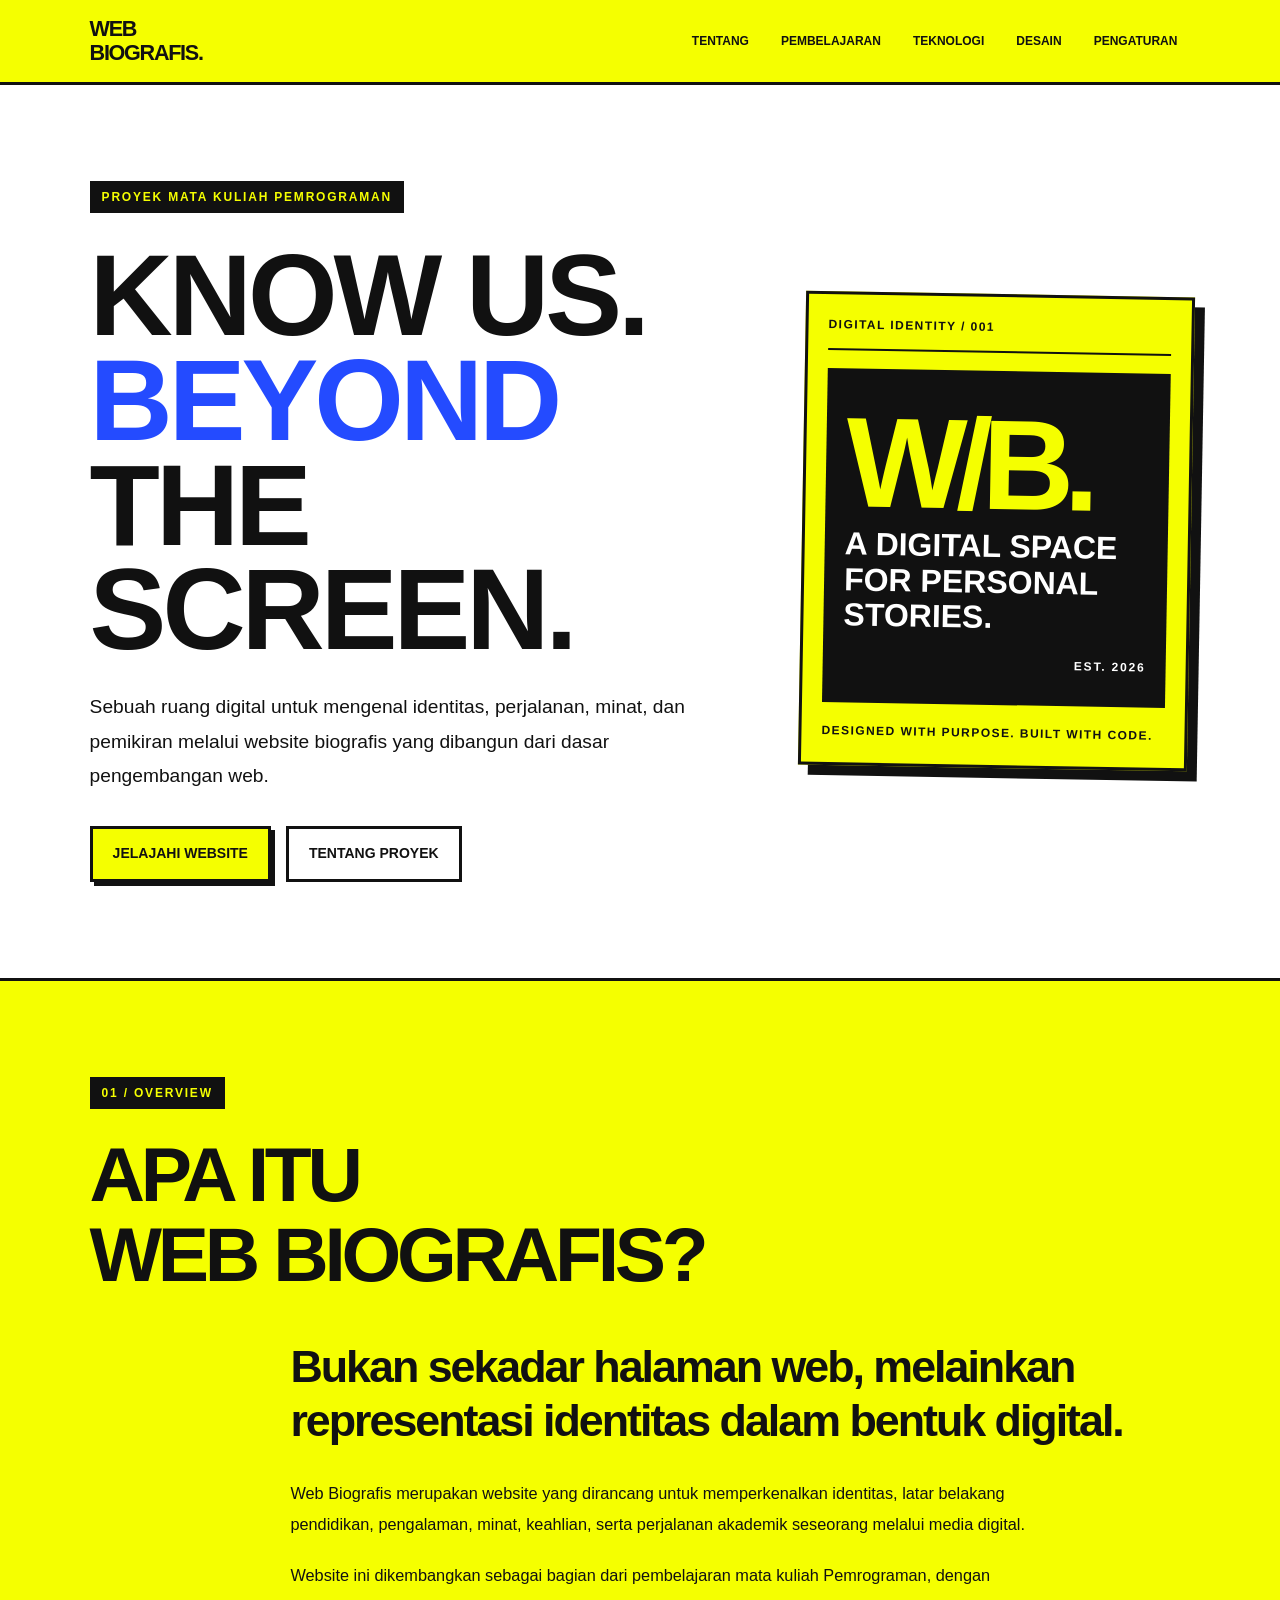
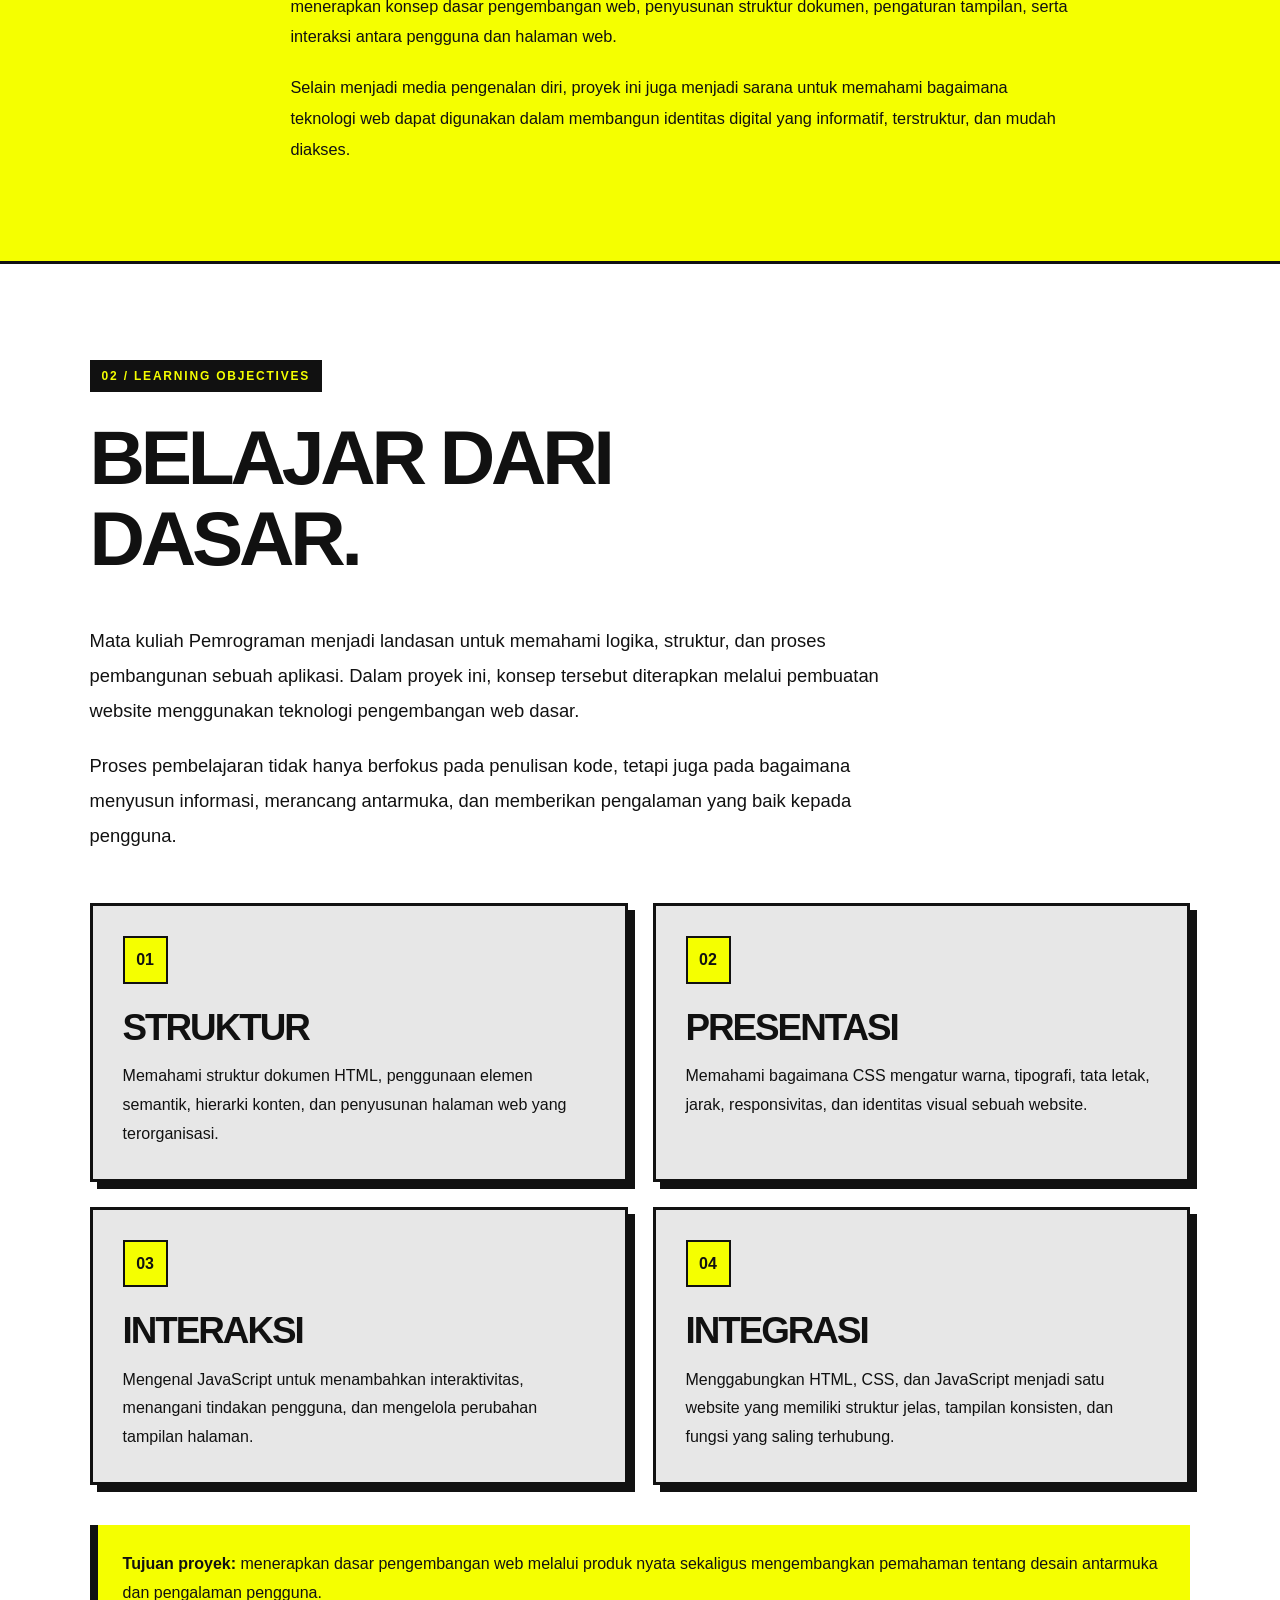
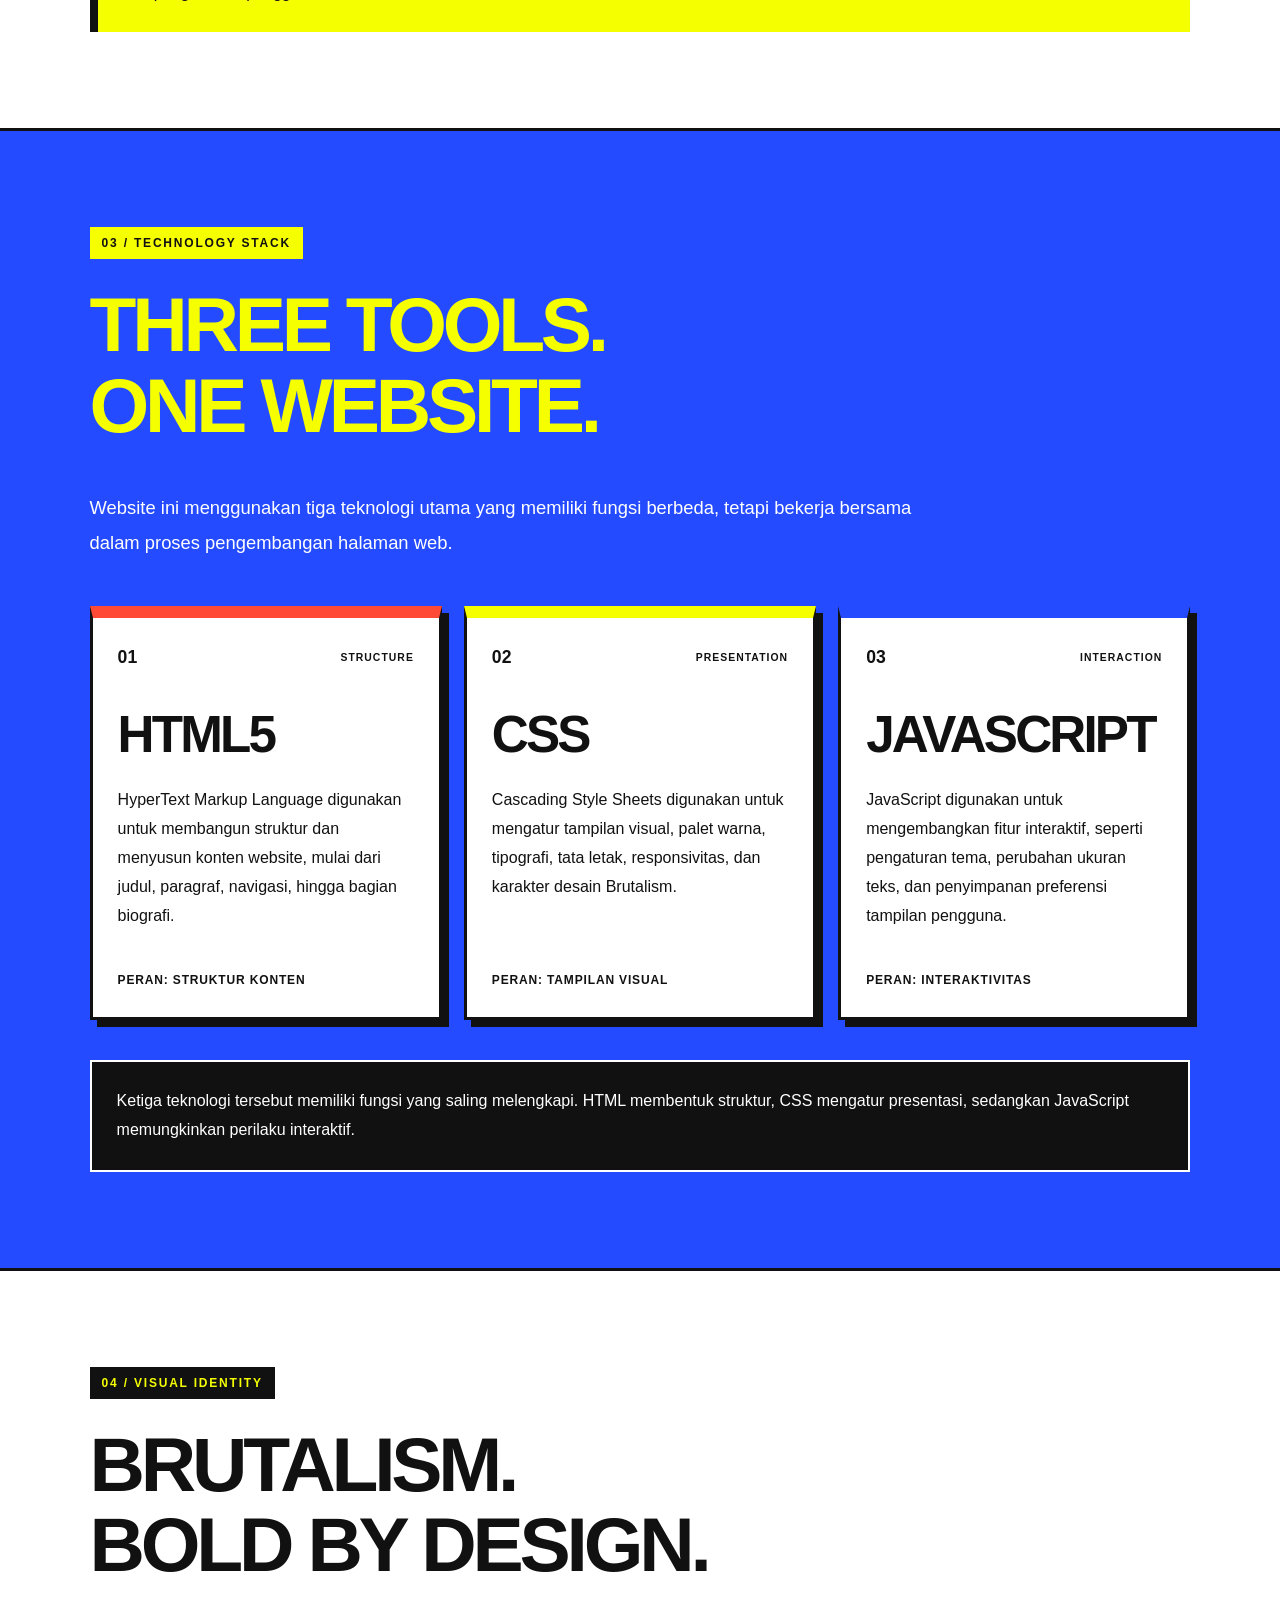
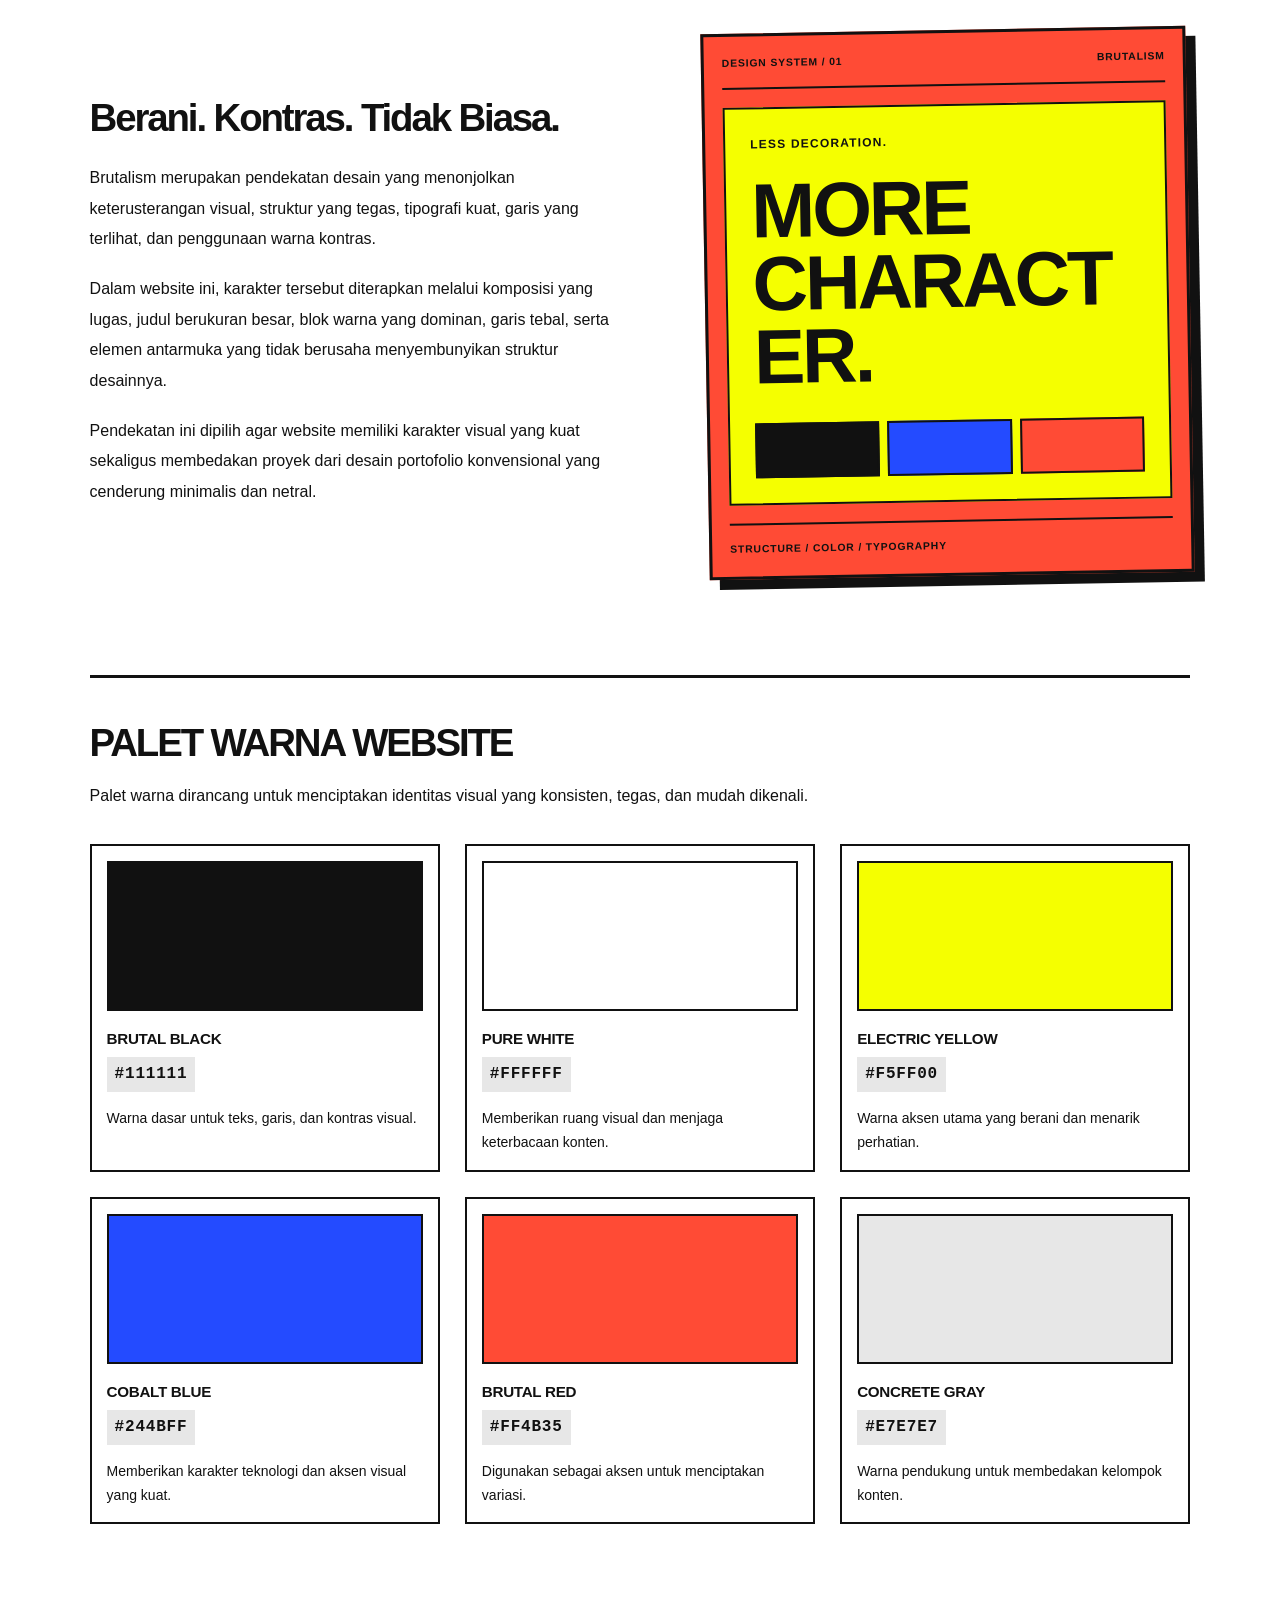
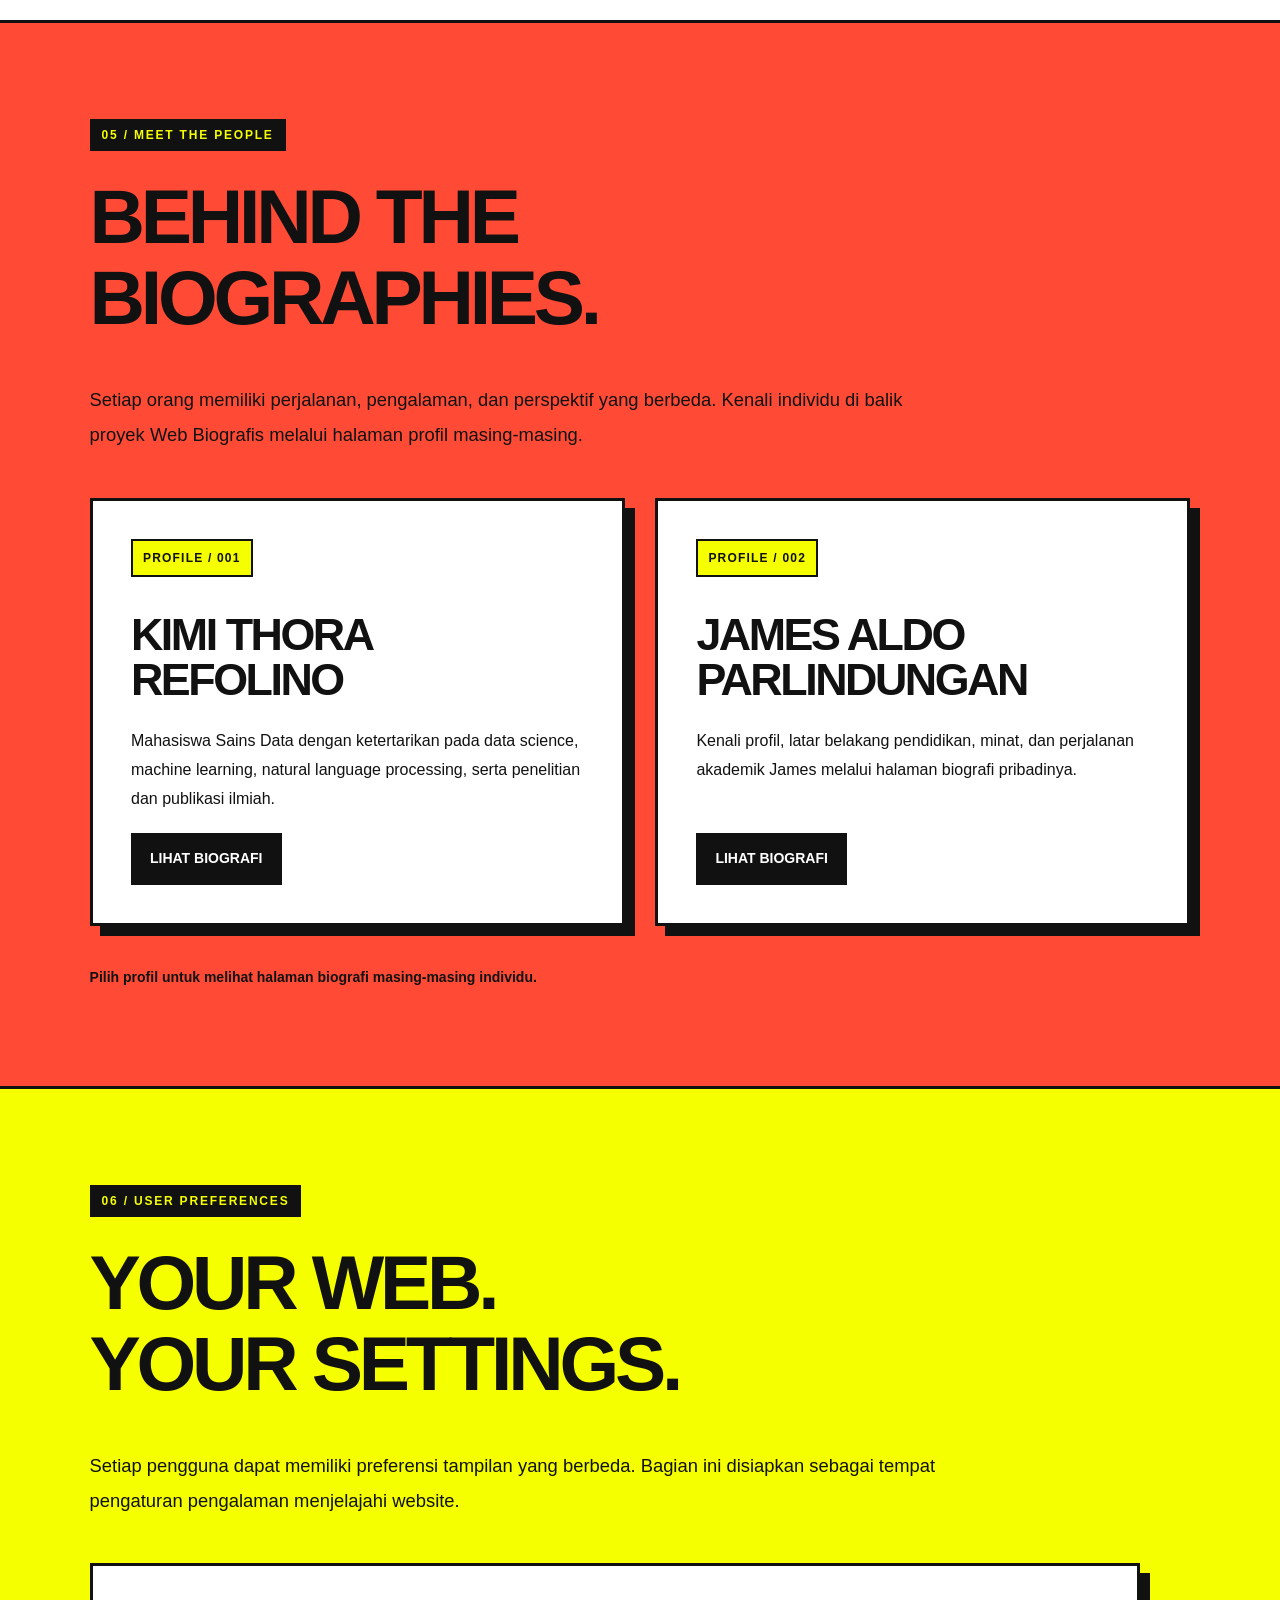
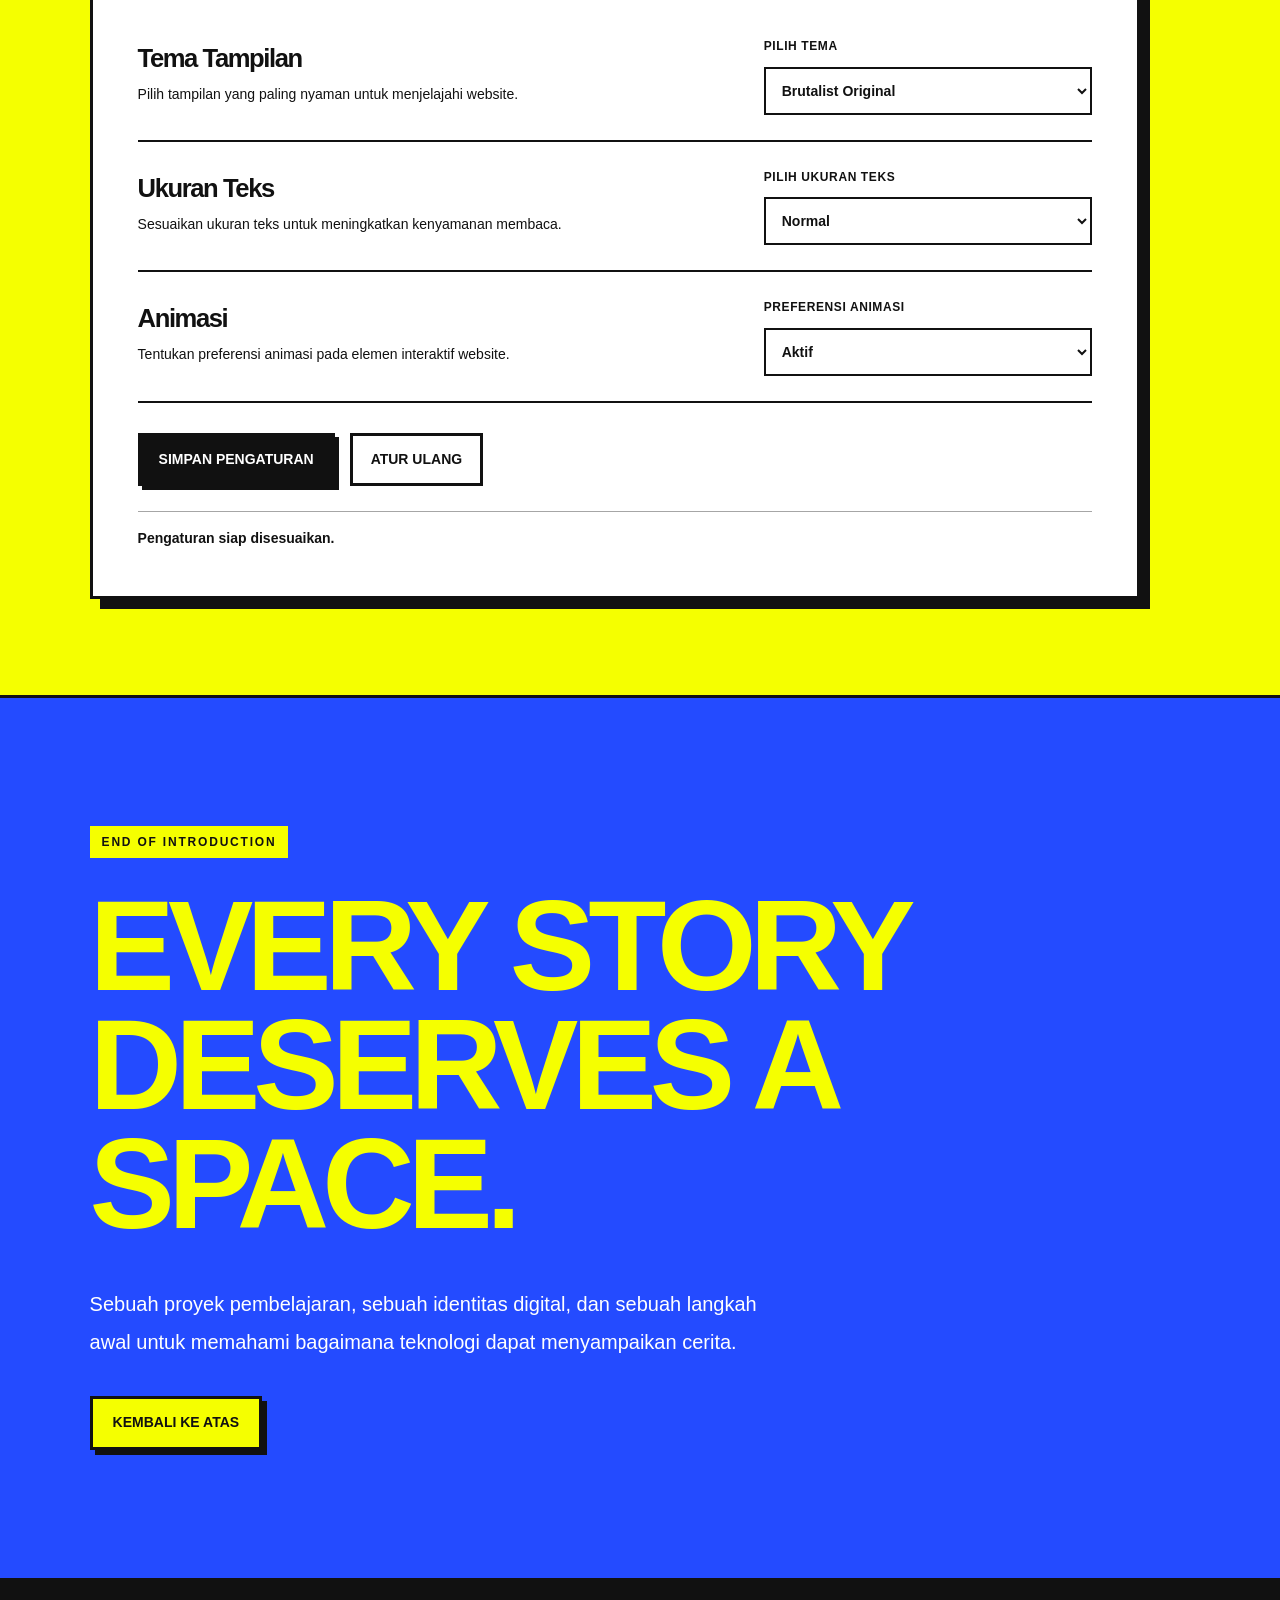
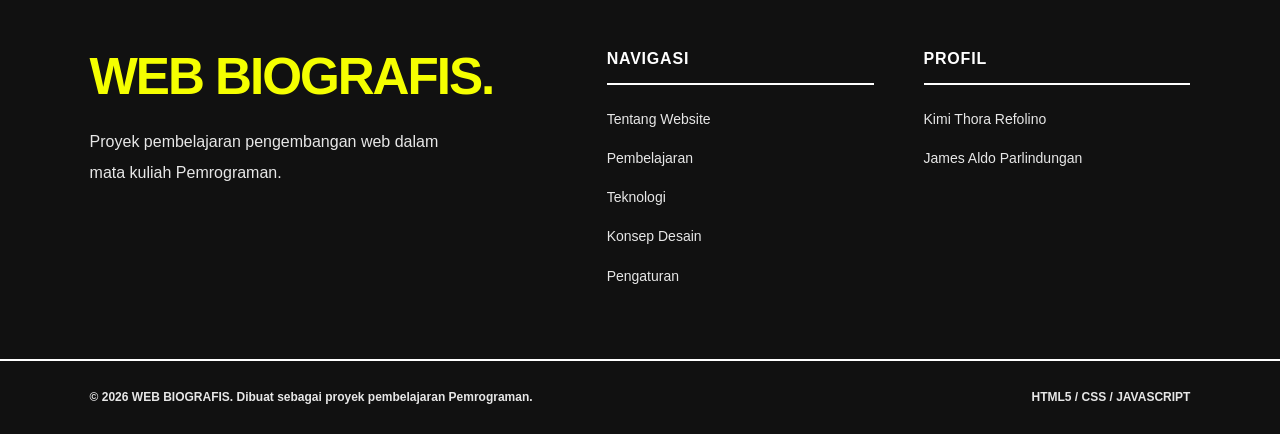
==== index.html @ ca0de21a "membuat arsitektur dan style dari 0" ====
<!DOCTYPE html>
<html lang="id">

<head>
    <meta charset="UTF-8">
    <meta name="viewport" content="width=device-width, initial-scale=1.0">

    <meta name="author" content="Kimi Thora Refolino">
    <meta name="description" content="Web Biografis merupakan proyek pembelajaran mata kuliah Pemrograman untuk mempelajari dasar pengembangan web menggunakan HTML5, CSS, dan JavaScript dengan pendekatan desain Brutalism.">
    <meta name="keywords" content="Web Biografis, Pemrograman, HTML5, CSS, JavaScript, Brutalism, Data Science, ULBI">

    <title>Web Biografis — Digital Identity Project</title>

    <link rel="stylesheet" href="style/global.css">

</head>

<body>

    <!-- ==================================================
         HEADER DAN NAVIGASI
    ================================================== -->

    <header id="header">

        <nav aria-label="Navigasi utama">

            <a href="#beranda" class="brand">
                WEB<span>BIOGRAFIS.</span>
            </a>

            <ul class="nav-menu">
                <li>
                    <a href="#tentang">Tentang</a>
                </li>

                <li>
                    <a href="#pembelajaran">Pembelajaran</a>
                </li>

                <li>
                    <a href="#teknologi">Teknologi</a>
                </li>

                <li>
                    <a href="#desain">Desain</a>
                </li>

                <li>
                    <a href="#pengaturan">Pengaturan</a>
                </li>
            </ul>

        </nav>

    </header>


    <main>

        <!-- ==================================================
             1. HERO SECTION
        ================================================== -->

        <section id="beranda" class="hero">

            <div class="hero-content">

                <p class="eyebrow">
                    PROYEK MATA KULIAH PEMROGRAMAN
                </p>

                <h1>
                    KNOW US.<br>
                    <span>BEYOND</span><br>
                    THE SCREEN.
                </h1>

                <p class="hero-description">
                    Sebuah ruang digital untuk mengenal identitas,
                    perjalanan, minat, dan pemikiran melalui
                    website biografis yang dibangun dari dasar
                    pengembangan web.
                </p>

                <div class="hero-actions">

                    <a href="#tentang" class="button-primary">
                        JELAJAHI WEBSITE
                    </a>

                    <a href="#pembelajaran" class="button-secondary">
                        TENTANG PROYEK
                    </a>

                </div>

            </div>


            <div class="hero-visual">

                <div class="visual-label">
                    DIGITAL IDENTITY / 001
                </div>

                <div class="visual-box">

                    <span class="visual-symbol">W/B.</span>

                    <p>
                        A DIGITAL SPACE
                        FOR PERSONAL STORIES.
                    </p>

                    <span class="visual-index">
                        EST. 2026
                    </span>

                </div>

                <p class="visual-caption">
                    DESIGNED WITH PURPOSE.
                    BUILT WITH CODE.
                </p>

            </div>

        </section>


        <!-- ==================================================
             2. TENTANG WEBSITE
        ================================================== -->

        <section id="tentang" class="section about-section">

            <div class="section-heading">

                <p class="eyebrow">
                    01 / OVERVIEW
                </p>

                <h2>
                    APA ITU<br>
                    WEB BIOGRAFIS?
                </h2>

            </div>


            <div class="about-content">

                <p class="about-lead">
                    Bukan sekadar halaman web, melainkan
                    representasi identitas dalam bentuk digital.
                </p>

                <p>
                    Web Biografis merupakan website yang dirancang
                    untuk memperkenalkan identitas, latar belakang
                    pendidikan, pengalaman, minat, keahlian, serta
                    perjalanan akademik seseorang melalui media
                    digital.
                </p>

                <p>
                    Website ini dikembangkan sebagai bagian dari
                    pembelajaran mata kuliah Pemrograman, dengan
                    menerapkan konsep dasar pengembangan web,
                    penyusunan struktur dokumen, pengaturan tampilan,
                    serta interaksi antara pengguna dan halaman web.
                </p>

                <p>
                    Selain menjadi media pengenalan diri, proyek ini
                    juga menjadi sarana untuk memahami bagaimana
                    teknologi web dapat digunakan dalam membangun
                    identitas digital yang informatif, terstruktur,
                    dan mudah diakses.
                </p>

            </div>

        </section>


        <!-- ==================================================
             3. LATAR BELAKANG PEMBELAJARAN
        ================================================== -->

        <section id="pembelajaran" class="section learning-section">

            <div class="section-heading">

                <p class="eyebrow">
                    02 / LEARNING OBJECTIVES
                </p>

                <h2>
                    BELAJAR DARI<br>
                    DASAR.
                </h2>

            </div>


            <div class="learning-intro">

                <p>
                    Mata kuliah Pemrograman menjadi landasan untuk
                    memahami logika, struktur, dan proses pembangunan
                    sebuah aplikasi. Dalam proyek ini, konsep tersebut
                    diterapkan melalui pembuatan website menggunakan
                    teknologi pengembangan web dasar.
                </p>

                <p>
                    Proses pembelajaran tidak hanya berfokus pada
                    penulisan kode, tetapi juga pada bagaimana
                    menyusun informasi, merancang antarmuka,
                    dan memberikan pengalaman yang baik kepada pengguna.
                </p>

            </div>


            <div class="learning-grid">

                <article class="learning-card">

                    <span class="card-number">01</span>

                    <h3>STRUKTUR</h3>

                    <p>
                        Memahami struktur dokumen HTML, penggunaan
                        elemen semantik, hierarki konten, dan
                        penyusunan halaman web yang terorganisasi.
                    </p>

                </article>


                <article class="learning-card">

                    <span class="card-number">02</span>

                    <h3>PRESENTASI</h3>

                    <p>
                        Memahami bagaimana CSS mengatur warna,
                        tipografi, tata letak, jarak, responsivitas,
                        dan identitas visual sebuah website.
                    </p>

                </article>


                <article class="learning-card">

                    <span class="card-number">03</span>

                    <h3>INTERAKSI</h3>

                    <p>
                        Mengenal JavaScript untuk menambahkan
                        interaktivitas, menangani tindakan pengguna,
                        dan mengelola perubahan tampilan halaman.
                    </p>

                </article>


                <article class="learning-card">

                    <span class="card-number">04</span>

                    <h3>INTEGRASI</h3>

                    <p>
                        Menggabungkan HTML, CSS, dan JavaScript
                        menjadi satu website yang memiliki struktur
                        jelas, tampilan konsisten, dan fungsi yang
                        saling terhubung.
                    </p>

                </article>

            </div>


            <div class="learning-note">

                <p>
                    <strong>Tujuan proyek:</strong>
                    menerapkan dasar pengembangan web melalui
                    produk nyata sekaligus mengembangkan pemahaman
                    tentang desain antarmuka dan pengalaman pengguna.
                </p>

            </div>

        </section>


        <!-- ==================================================
             4. TEKNOLOGI YANG DIGUNAKAN
        ================================================== -->

        <section id="teknologi" class="section technology-section">

            <div class="section-heading">

                <p class="eyebrow">
                    03 / TECHNOLOGY STACK
                </p>

                <h2>
                    THREE TOOLS.<br>
                    ONE WEBSITE.
                </h2>

            </div>


            <p class="technology-intro">
                Website ini menggunakan tiga teknologi utama
                yang memiliki fungsi berbeda, tetapi bekerja
                bersama dalam proses pengembangan halaman web.
            </p>


            <div class="technology-list">

                <article class="technology-card html-card">

                    <div class="technology-top">
                        <span class="technology-index">01</span>
                        <span class="technology-label">STRUCTURE</span>
                    </div>

                    <h3>HTML5</h3>

                    <p>
                        HyperText Markup Language digunakan untuk
                        membangun struktur dan menyusun konten
                        website, mulai dari judul, paragraf,
                        navigasi, hingga bagian biografi.
                    </p>

                    <p class="technology-role">
                        PERAN: STRUKTUR KONTEN
                    </p>

                </article>


                <article class="technology-card css-card">

                    <div class="technology-top">
                        <span class="technology-index">02</span>
                        <span class="technology-label">PRESENTATION</span>
                    </div>

                    <h3>CSS</h3>

                    <p>
                        Cascading Style Sheets digunakan untuk
                        mengatur tampilan visual, palet warna,
                        tipografi, tata letak, responsivitas,
                        dan karakter desain Brutalism.
                    </p>

                    <p class="technology-role">
                        PERAN: TAMPILAN VISUAL
                    </p>

                </article>


                <article class="technology-card js-card">

                    <div class="technology-top">
                        <span class="technology-index">03</span>
                        <span class="technology-label">INTERACTION</span>
                    </div>

                    <h3>JavaScript</h3>

                    <p>
                        JavaScript digunakan untuk mengembangkan
                        fitur interaktif, seperti pengaturan tema,
                        perubahan ukuran teks, dan penyimpanan
                        preferensi tampilan pengguna.
                    </p>

                    <p class="technology-role">
                        PERAN: INTERAKTIVITAS
                    </p>

                </article>

            </div>


            <div class="technology-note">

                <p>
                    Ketiga teknologi tersebut memiliki fungsi
                    yang saling melengkapi. HTML membentuk struktur,
                    CSS mengatur presentasi, sedangkan JavaScript
                    memungkinkan perilaku interaktif.
                </p>

            </div>

        </section>


        <!-- ==================================================
             5. KONSEP DESAIN BRUTALISM
        ================================================== -->

        <section id="desain" class="section design-section">

            <div class="section-heading">

                <p class="eyebrow">
                    04 / VISUAL IDENTITY
                </p>

                <h2>
                    BRUTALISM.<br>
                    BOLD BY DESIGN.
                </h2>

            </div>


            <div class="design-content">

                <div class="design-description">

                    <h3>Berani. Kontras. Tidak Biasa.</h3>

                    <p>
                        Brutalism merupakan pendekatan desain yang
                        menonjolkan keterusterangan visual, struktur
                        yang tegas, tipografi kuat, garis yang terlihat,
                        dan penggunaan warna kontras.
                    </p>

                    <p>
                        Dalam website ini, karakter tersebut diterapkan
                        melalui komposisi yang lugas, judul berukuran
                        besar, blok warna yang dominan, garis tebal,
                        serta elemen antarmuka yang tidak berusaha
                        menyembunyikan struktur desainnya.
                    </p>

                    <p>
                        Pendekatan ini dipilih agar website memiliki
                        karakter visual yang kuat sekaligus membedakan
                        proyek dari desain portofolio konvensional
                        yang cenderung minimalis dan netral.
                    </p>

                </div>


                <div class="design-preview">

                    <div class="preview-header">
                        <span>DESIGN SYSTEM / 01</span>
                        <span>BRUTALISM</span>
                    </div>

                    <div class="preview-body">

                        <p>LESS DECORATION.</p>

                        <h3>MORE<br>CHARACTER.</h3>

                        <div class="preview-blocks">
                            <span></span>
                            <span></span>
                            <span></span>
                        </div>

                    </div>

                    <div class="preview-footer">
                        STRUCTURE / COLOR / TYPOGRAPHY
                    </div>

                </div>

            </div>


            <!-- PALET WARNA -->

            <div id="palet-warna" class="palette-section">

                <h3>Palet Warna Website</h3>

                <p>
                    Palet warna dirancang untuk menciptakan
                    identitas visual yang konsisten, tegas,
                    dan mudah dikenali.
                </p>


                <div class="palette-grid">

                    <article class="palette-item">

                        <div
                            class="color-swatch color-black"
                            role="img"
                            aria-label="Sampel warna hitam"
                        ></div>

                        <h4>BRUTAL BLACK</h4>

                        <p>#111111</p>

                        <p>
                            Warna dasar untuk teks, garis,
                            dan kontras visual.
                        </p>

                    </article>


                    <article class="palette-item">

                        <div
                            class="color-swatch color-white"
                            role="img"
                            aria-label="Sampel warna putih"
                        ></div>

                        <h4>PURE WHITE</h4>

                        <p>#FFFFFF</p>

                        <p>
                            Memberikan ruang visual dan
                            menjaga keterbacaan konten.
                        </p>

                    </article>


                    <article class="palette-item">

                        <div
                            class="color-swatch color-yellow"
                            role="img"
                            aria-label="Sampel warna kuning elektrik"
                        ></div>

                        <h4>ELECTRIC YELLOW</h4>

                        <p>#F5FF00</p>

                        <p>
                            Warna aksen utama yang
                            berani dan menarik perhatian.
                        </p>

                    </article>


                    <article class="palette-item">

                        <div
                            class="color-swatch color-blue"
                            role="img"
                            aria-label="Sampel warna biru kobalt"
                        ></div>

                        <h4>COBALT BLUE</h4>

                        <p>#244BFF</p>

                        <p>
                            Memberikan karakter teknologi
                            dan aksen visual yang kuat.
                        </p>

                    </article>


                    <article class="palette-item">

                        <div
                            class="color-swatch color-red"
                            role="img"
                            aria-label="Sampel warna merah koral"
                        ></div>

                        <h4>BRUTAL RED</h4>

                        <p>#FF4B35</p>

                        <p>
                            Digunakan sebagai aksen
                            untuk menciptakan variasi.
                        </p>

                    </article>


                    <article class="palette-item">

                        <div
                            class="color-swatch color-gray"
                            role="img"
                            aria-label="Sampel warna abu-abu terang"
                        ></div>

                        <h4>CONCRETE GRAY</h4>

                        <p>#E7E7E7</p>

                        <p>
                            Warna pendukung untuk
                            membedakan kelompok konten.
                        </p>

                    </article>

                </div>

            </div>

        </section>


        <!-- ==================================================
             6. HALAMAN BIOGRAFIS
        ================================================== -->

        <section id="portofolio" class="section portfolio-section">

            <div class="section-heading">

                <p class="eyebrow">
                    05 / MEET THE PEOPLE
                </p>

                <h2>
                    BEHIND THE<br>
                    BIOGRAPHIES.
                </h2>

            </div>


            <p class="portfolio-intro">
                Setiap orang memiliki perjalanan, pengalaman,
                dan perspektif yang berbeda. Kenali individu
                di balik proyek Web Biografis melalui halaman
                profil masing-masing.
            </p>


            <div class="portfolio-grid">

                <article class="portfolio-card">

                    <p class="portfolio-number">PROFILE / 001</p>

                    <h3>KIMI THORA REFOLINO</h3>

                    <p>
                        Mahasiswa Sains Data dengan ketertarikan
                        pada data science, machine learning,
                        natural language processing, serta
                        penelitian dan publikasi ilmiah.
                    </p>

                    <a href="template/kimi.html">
                        LIHAT BIOGRAFI
                    </a>

                </article>


                <article class="portfolio-card">

                    <p class="portfolio-number">PROFILE / 002</p>

                    <h3>JAMES ALDO PARLINDUNGAN</h3>

                    <p>
                        Kenali profil, latar belakang pendidikan,
                        minat, dan perjalanan akademik James
                        melalui halaman biografi pribadinya.
                    </p>

                    <a href="template/james.html">
                        LIHAT BIOGRAFI
                    </a>

                </article>

            </div>


            <p class="portfolio-note">
                Pilih profil untuk melihat halaman biografi
                masing-masing individu.
            </p>

        </section>


        <!-- ==================================================
             7. PENGATURAN WEBSITE
        ================================================== -->

        <section id="pengaturan" class="section settings-section">

            <div class="section-heading">

                <p class="eyebrow">
                    06 / USER PREFERENCES
                </p>

                <h2>
                    YOUR WEB.<br>
                    YOUR SETTINGS.
                </h2>

            </div>


            <p class="settings-intro">
                Setiap pengguna dapat memiliki preferensi tampilan
                yang berbeda. Bagian ini disiapkan sebagai tempat
                pengaturan pengalaman menjelajahi website.
            </p>


            <div class="settings-panel">

                <!-- PENGATURAN TEMA -->

                <div class="setting-item">

                    <div class="setting-description">

                        <h3>Tema Tampilan</h3>

                        <p>
                            Pilih tampilan yang paling nyaman
                            untuk menjelajahi website.
                        </p>

                    </div>

                    <div class="setting-control">

                        <label for="theme-select">
                            Pilih tema
                        </label>

                        <select id="theme-select" name="theme">
                            <option value="brutalist">
                                Brutalist Original
                            </option>

                            <option value="light">
                                Light Mode
                            </option>

                            <option value="dark">
                                Dark Mode
                            </option>
                        </select>

                    </div>

                </div>


                <!-- PENGATURAN UKURAN TEKS -->

                <div class="setting-item">

                    <div class="setting-description">

                        <h3>Ukuran Teks</h3>

                        <p>
                            Sesuaikan ukuran teks untuk
                            meningkatkan kenyamanan membaca.
                        </p>

                    </div>

                    <div class="setting-control">

                        <label for="font-size-select">
                            Pilih ukuran teks
                        </label>

                        <select id="font-size-select" name="font-size">

                            <option value="normal">
                                Normal
                            </option>

                            <option value="large">
                                Besar
                            </option>

                            <option value="extra-large">
                                Sangat Besar
                            </option>

                        </select>

                    </div>

                </div>


                <!-- PENGATURAN ANIMASI -->

                <div class="setting-item">

                    <div class="setting-description">

                        <h3>Animasi</h3>

                        <p>
                            Tentukan preferensi animasi pada
                            elemen interaktif website.
                        </p>

                    </div>

                    <div class="setting-control">

                        <label for="animation-select">
                            Preferensi animasi
                        </label>

                        <select id="animation-select" name="animation">

                            <option value="enabled">
                                Aktif
                            </option>

                            <option value="reduced">
                                Dikurangi
                            </option>

                        </select>

                    </div>

                </div>


                <!-- TOMBOL SIMPAN -->

                <div class="settings-actions">

                    <button type="button" id="save-settings">
                        SIMPAN PENGATURAN
                    </button>

                    <button type="button" id="reset-settings">
                        ATUR ULANG
                    </button>

                </div>


                <p id="settings-status" role="status" aria-live="polite">
                    Pengaturan siap disesuaikan.
                </p>

            </div>

        </section>


        <!-- ==================================================
             8. PENUTUP
        ================================================== -->

        <section id="penutup" class="closing-section">

            <p class="eyebrow">
                END OF INTRODUCTION
            </p>

            <h2>
                EVERY STORY<br>
                DESERVES A SPACE.
            </h2>

            <p>
                Sebuah proyek pembelajaran, sebuah identitas digital,
                dan sebuah langkah awal untuk memahami bagaimana
                teknologi dapat menyampaikan cerita.
            </p>

            <a href="#beranda">
                KEMBALI KE ATAS
            </a>

        </section>

    </main>


    <!-- ==================================================
         FOOTER
    ================================================== -->

    <footer id="footer">

        <div class="footer-main">

            <div class="footer-brand">

                <h2>WEB BIOGRAFIS.</h2>

                <p>
                    Proyek pembelajaran pengembangan web
                    dalam mata kuliah Pemrograman.
                </p>

            </div>


            <div class="footer-navigation">

                <h3>NAVIGASI</h3>

                <ul>
                    <li><a href="#tentang">Tentang Website</a></li>
                    <li><a href="#pembelajaran">Pembelajaran</a></li>
                    <li><a href="#teknologi">Teknologi</a></li>
                    <li><a href="#desain">Konsep Desain</a></li>
                    <li><a href="#pengaturan">Pengaturan</a></li>
                </ul>

            </div>


            <div class="footer-profiles">

                <h3>PROFIL</h3>

                <ul>
                    <li>
                        <a href="template/kimi.html">
                            Kimi Thora Refolino
                        </a>
                    </li>

                    <li>
                        <a href="template/james.html">
                            James Aldo Parlindungan
                        </a>
                    </li>
                </ul>

            </div>

        </div>


        <div class="footer-bottom">

            <p>
                &copy; 2026 WEB BIOGRAFIS.
                Dibuat sebagai proyek pembelajaran Pemrograman.
            </p>

            <p>
                HTML5 / CSS / JAVASCRIPT
            </p>

        </div>

    </footer>


    <!-- JAVASCRIPT AKAN DITAMBAHKAN PADA TAHAP BERIKUTNYA -->

</body>

</html>
---- style/global.css ----
/* =========================================================
   WEB BIOGRAFIS
   GLOBAL STYLESHEET
   Design System: Brutalism / Bold / High Contrast
   File: style/global.css
========================================================= */


/* =========================================================
   01. DESIGN TOKENS
========================================================= */

:root {
    /* Color palette */
    --color-black: #111111;
    --color-white: #FFFFFF;
    --color-yellow: #F5FF00;
    --color-blue: #244BFF;
    --color-red: #FF4B35;
    --color-gray: #E7E7E7;
    --color-gray-dark: #A6A6A6;

    /* Semantic colors */
    --color-background: var(--color-white);
    --color-text: var(--color-black);
    --color-primary: var(--color-yellow);
    --color-secondary: var(--color-blue);
    --color-accent: var(--color-red);
    --color-surface: var(--color-gray);

    /* Borders */
    --border-thin: 1px solid var(--color-black);
    --border-medium: 2px solid var(--color-black);
    --border-bold: 3px solid var(--color-black);
    --border-heavy: 5px solid var(--color-black);

    /* Brutalist shadows */
    --shadow-small: 4px 4px 0 var(--color-black);
    --shadow-medium: 7px 7px 0 var(--color-black);
    --shadow-large: 10px 10px 0 var(--color-black);

    /* Typography */
    --font-main: Arial, Helvetica, sans-serif;
    --font-display: Impact, Haettenschweiler, "Arial Narrow Bold",
        sans-serif;

    --text-xs: 0.75rem;
    --text-sm: 0.875rem;
    --text-base: 1rem;
    --text-lg: 1.125rem;
    --text-xl: 1.375rem;

    /* Layout */
    --container-width: 1440px;
    --container-padding: clamp(24px, 7vw, 110px);

    /* Spacing */
    --space-xs: 8px;
    --space-sm: 16px;
    --space-md: 24px;
    --space-lg: 40px;
    --space-xl: 64px;
    --space-2xl: 96px;

    /* Effects */
    --transition-fast: 180ms ease;
    --transition-normal: 250ms ease;
}


/* =========================================================
   02. RESET AND BASE STYLES
========================================================= */

*,
*::before,
*::after {
    margin: 0;
    padding: 0;
    box-sizing: border-box;
}

html {
    scroll-behavior: smooth;
    scroll-padding-top: 30px;
    -webkit-text-size-adjust: 100%;
    text-size-adjust: 100%;
}

body {
    min-width: 320px;
    font-family: var(--font-main);
    font-size: var(--text-base);
    line-height: 1.7;
    color: var(--color-text);
    background: var(--color-background);
    overflow-wrap: break-word;
    -webkit-font-smoothing: antialiased;
}

body,
button,
input,
select,
textarea {
    font-family: var(--font-main);
}

img,
picture,
svg,
video {
    display: block;
    max-width: 100%;
}

img {
    height: auto;
}

a {
    color: inherit;
    text-decoration: none;
}

button,
input,
select,
textarea {
    font: inherit;
}

button,
select {
    cursor: pointer;
}

button {
    color: inherit;
}

ul,
ol {
    list-style: none;
}

p {
    margin-bottom: 20px;
}

p:last-child {
    margin-bottom: 0;
}

::selection {
    color: var(--color-black);
    background: var(--color-yellow);
}

:focus-visible {
    outline: 4px solid var(--color-blue);
    outline-offset: 5px;
}

[hidden] {
    display: none !important;
}


/* =========================================================
   03. TYPOGRAPHY SYSTEM
========================================================= */

h1,
h2,
h3,
h4,
h5,
h6 {
    color: inherit;
    font-weight: 900;
    line-height: 1.05;
    letter-spacing: -0.055em;
    overflow-wrap: anywhere;
}

h1 {
    font-size: clamp(3.5rem, 9vw, 8.5rem);
    margin-bottom: 28px;
    text-transform: uppercase;
}

h2 {
    font-size: clamp(2.5rem, 6vw, 5.5rem);
    margin-bottom: 32px;
    text-transform: uppercase;
}

h3 {
    font-size: clamp(1.5rem, 3vw, 2.3rem);
    margin-bottom: 18px;
}

h4 {
    font-size: 1.05rem;
    margin-bottom: 10px;
}

strong {
    font-weight: 900;
}

.eyebrow {
    display: inline-block;
    width: fit-content;
    padding: 7px 12px;
    margin-bottom: 28px;
    background: var(--color-black);
    color: var(--color-yellow);
    font-size: var(--text-xs);
    font-weight: 900;
    line-height: 1.5;
    letter-spacing: 0.15em;
    text-transform: uppercase;
}


/* =========================================================
   04. HEADER AND NAVIGATION
========================================================= */

#header {
    position: sticky;
    top: 0;
    z-index: 1000;
    width: 100%;
    background: var(--color-yellow);
    color: var(--color-black);
    border-bottom: var(--border-bold);
}

#header nav {
    width: 100%;
    max-width: var(--container-width);
    min-height: 82px;
    margin: 0 auto;
    padding: 16px var(--container-padding);
    display: flex;
    align-items: center;
    justify-content: space-between;
    gap: 30px;
}

.brand {
    display: inline-block;
    flex-shrink: 0;
    font-size: clamp(1rem, 1.7vw, 1.35rem);
    font-weight: 900;
    letter-spacing: -0.06em;
    line-height: 1.1;
    text-transform: uppercase;
}

.brand span {
    display: block;
}

.nav-menu {
    display: flex;
    align-items: center;
    justify-content: flex-end;
    flex-wrap: wrap;
    gap: 6px;
}

.nav-menu a {
    display: block;
    padding: 9px 11px;
    border: 2px solid transparent;
    font-size: var(--text-xs);
    font-weight: 900;
    text-transform: uppercase;
    transition:
        color var(--transition-fast),
        background var(--transition-fast),
        border-color var(--transition-fast);
}

.nav-menu a:hover {
    background: var(--color-black);
    color: var(--color-yellow);
    border-color: var(--color-black);
}


/* =========================================================
   05. MAIN LAYOUT
========================================================= */

main {
    width: 100%;
    overflow: clip;
}

main > section {
    width: 100%;
    padding: var(--space-2xl) var(--container-padding);
    border-bottom: var(--border-bold);
}

.section {
    position: relative;
}

.section-heading {
    max-width: 1000px;
    margin-bottom: 45px;
}

.section-heading h2 {
    margin-bottom: 0;
}

.section-heading .eyebrow {
    margin-bottom: 25px;
}

.section-heading + p,
.technology-intro,
.portfolio-intro,
.settings-intro,
.learning-intro {
    max-width: 850px;
    font-size: clamp(1rem, 1.5vw, 1.15rem);
}

.section-heading + p {
    margin-bottom: 45px;
}


/* =========================================================
   06. HERO SECTION
========================================================= */

#beranda {
    min-height: min(850px, calc(100vh - 82px));
    display: grid;
    grid-template-columns: minmax(0, 1.25fr) minmax(280px, 0.75fr);
    align-items: center;
    gap: clamp(35px, 5vw, 85px);
    background: var(--color-white);
}

.hero-content {
    min-width: 0;
}

.hero-content > .eyebrow {
    margin-bottom: 30px;
}

.hero-content h1 {
    max-width: 950px;
    font-family: var(--font-display);
    font-weight: 900;
    letter-spacing: -0.035em;
    line-height: 0.91;
}

.hero-content h1 span {
    display: inline-block;
    color: var(--color-blue);
}

.hero-description {
    max-width: 650px;
    font-size: clamp(1rem, 1.5vw, 1.2rem);
    line-height: 1.8;
    margin-bottom: 30px;
}

.hero-actions {
    display: flex;
    flex-wrap: wrap;
    align-items: center;
    gap: 15px;
    margin-top: 32px;
}

.hero-actions a {
    display: inline-flex;
    align-items: center;
    justify-content: center;
    min-height: 52px;
    padding: 13px 20px;
    border: var(--border-bold);
    font-size: var(--text-sm);
    font-weight: 900;
    text-align: center;
    text-transform: uppercase;
    transition:
        transform var(--transition-fast),
        box-shadow var(--transition-fast),
        background var(--transition-fast),
        color var(--transition-fast);
}

.button-primary {
    background: var(--color-yellow);
    color: var(--color-black);
    box-shadow: var(--shadow-small);
}

.button-secondary {
    background: var(--color-white);
    color: var(--color-black);
}

.hero-actions a:hover {
    transform: translate(4px, 4px);
    box-shadow: none;
}

.button-primary:hover {
    background: var(--color-blue);
    color: var(--color-white);
}

.button-secondary:hover {
    background: var(--color-black);
    color: var(--color-white);
}


/* Hero visual */

.hero-visual {
    min-width: 0;
    padding: 20px;
    background: var(--color-yellow);
    border: var(--border-bold);
    box-shadow: var(--shadow-large);
    transform: rotate(1deg);
}

.visual-label,
.visual-caption {
    font-size: var(--text-xs);
    font-weight: 900;
    letter-spacing: 0.12em;
    text-transform: uppercase;
}

.visual-label {
    padding-bottom: 14px;
    border-bottom: 2px solid var(--color-black);
}

.visual-box {
    min-height: 330px;
    padding: 30px 20px;
    display: flex;
    flex-direction: column;
    justify-content: space-between;
    background: var(--color-black);
    color: var(--color-white);
    margin: 18px 0;
}

.visual-symbol {
    color: var(--color-yellow);
    font-family: var(--font-display);
    font-size: clamp(5rem, 10vw, 9rem);
    font-weight: 900;
    letter-spacing: -0.08em;
    line-height: 1;
}

.visual-box p {
    max-width: 300px;
    font-size: clamp(1.2rem, 2.5vw, 2rem);
    font-weight: 900;
    line-height: 1.1;
    text-transform: uppercase;
}

.visual-index {
    align-self: flex-end;
    font-size: var(--text-xs);
    font-weight: 900;
    letter-spacing: 0.15em;
}

.visual-caption {
    line-height: 1.8;
}


/* =========================================================
   07. ABOUT SECTION
========================================================= */

#tentang {
    background: var(--color-yellow);
}

#tentang .section-heading h2 {
    max-width: 850px;
}

.about-content {
    max-width: 900px;
    margin-left: auto;
}

.about-content p {
    font-size: 1.02rem;
    line-height: 1.9;
}

.about-content .about-lead {
    max-width: 850px;
    margin-bottom: 30px;
    font-size: clamp(1.5rem, 3.5vw, 2.8rem);
    font-weight: 900;
    line-height: 1.2;
    letter-spacing: -0.045em;
}

.about-content p:not(.about-lead) {
    max-width: 780px;
}

#tentang .section-heading + .about-content {
    margin-top: 10px;
}


/* =========================================================
   08. LEARNING SECTION
========================================================= */

#pembelajaran {
    background: var(--color-white);
}

.learning-intro {
    margin-bottom: 50px;
}

.learning-intro p {
    line-height: 1.9;
}

.learning-grid {
    display: grid;
    grid-template-columns: repeat(2, minmax(0, 1fr));
    gap: 25px;
}

.learning-card {
    min-width: 0;
    min-height: 270px;
    padding: 30px;
    display: flex;
    flex-direction: column;
    align-items: flex-start;
    background: var(--color-gray);
    border: var(--border-bold);
    box-shadow: var(--shadow-medium);
    transition:
        transform var(--transition-fast),
        box-shadow var(--transition-fast);
}

.learning-card:hover {
    transform: translate(-3px, -3px);
    box-shadow: var(--shadow-large);
}

.card-number {
    display: inline-flex;
    align-items: center;
    justify-content: center;
    min-width: 45px;
    min-height: 45px;
    padding: 8px;
    margin-bottom: 25px;
    background: var(--color-yellow);
    border: var(--border-medium);
    font-weight: 900;
}

.learning-card h3 {
    margin-bottom: 15px;
    text-transform: uppercase;
}

.learning-card p {
    line-height: 1.8;
}

.learning-note {
    margin-top: 40px;
    padding: 25px;
    background: var(--color-yellow);
    border-left: 8px solid var(--color-black);
}

.learning-note p {
    line-height: 1.8;
}


/* =========================================================
   09. TECHNOLOGY SECTION
========================================================= */

#teknologi {
    background: var(--color-blue);
    color: var(--color-white);
}

#teknologi .eyebrow {
    background: var(--color-yellow);
    color: var(--color-black);
}

#teknologi .section-heading h2 {
    color: var(--color-yellow);
}

.technology-intro {
    margin-bottom: 50px;
    line-height: 1.9;
}

.technology-list {
    display: grid;
    grid-template-columns: repeat(3, minmax(0, 1fr));
    gap: 22px;
    align-items: stretch;
}

.technology-card {
    min-width: 0;
    min-height: 390px;
    padding: 25px;
    display: flex;
    flex-direction: column;
    align-items: flex-start;
    background: var(--color-white);
    color: var(--color-black);
    border: var(--border-bold);
    box-shadow: var(--shadow-medium);
    transition:
        transform var(--transition-fast),
        box-shadow var(--transition-fast);
}

.technology-card:hover {
    transform: translateY(-5px);
    box-shadow: var(--shadow-large);
}

.html-card {
    border-top: 12px solid var(--color-red);
}

.css-card {
    border-top: 12px solid var(--color-yellow);
}

.js-card {
    border-top: 12px solid var(--color-blue);
}

.technology-top {
    width: 100%;
    display: flex;
    justify-content: space-between;
    align-items: center;
    gap: 10px;
    margin-bottom: 35px;
}

.technology-index {
    font-size: 1.1rem;
    font-weight: 900;
}

.technology-label {
    font-size: 0.65rem;
    font-weight: 900;
    letter-spacing: 0.1em;
    text-align: right;
}

.technology-card h3 {
    font-family: var(--font-display);
    font-size: clamp(2.3rem, 4vw, 4rem);
    text-transform: uppercase;
    margin-bottom: 25px;
}

.technology-card p {
    line-height: 1.8;
}

.technology-card .technology-role {
    margin-top: auto;
    margin-bottom: 0;
    padding-top: 20px;
    font-size: var(--text-xs);
    font-weight: 900;
    letter-spacing: 0.07em;
}

.technology-note {
    margin-top: 40px;
    padding: 25px;
    border: 2px solid var(--color-white);
    background: var(--color-black);
    color: var(--color-white);
}

.technology-note p {
    line-height: 1.8;
}


/* =========================================================
   10. DESIGN SECTION
========================================================= */

#desain {
    background: var(--color-white);
}

.design-content {
    display: grid;
    grid-template-columns: minmax(0, 1fr) minmax(300px, 0.9fr);
    align-items: center;
    gap: clamp(35px, 6vw, 90px);
}

.design-description h3 {
    font-size: clamp(1.8rem, 3vw, 2.7rem);
    margin-bottom: 25px;
}

.design-description p {
    line-height: 1.9;
}


/* Brutalism design preview */

.design-preview {
    min-width: 0;
    padding: 18px;
    background: var(--color-red);
    border: var(--border-bold);
    box-shadow: var(--shadow-large);
    transform: rotate(-1deg);
}

.preview-header,
.preview-footer {
    display: flex;
    flex-wrap: wrap;
    justify-content: space-between;
    gap: 10px;
    font-size: 0.65rem;
    font-weight: 900;
    letter-spacing: 0.08em;
}

.preview-header {
    padding-bottom: 15px;
    border-bottom: 2px solid var(--color-black);
}

.preview-body {
    margin: 18px 0;
    padding: 25px;
    background: var(--color-yellow);
    border: 2px solid var(--color-black);
}

.preview-body > p {
    font-size: var(--text-xs);
    font-weight: 900;
    letter-spacing: 0.1em;
}

.preview-body h3 {
    font-family: var(--font-display);
    font-size: clamp(3rem, 6vw, 5.5rem);
    line-height: 0.95;
    text-transform: uppercase;
    letter-spacing: -0.04em;
}

.preview-blocks {
    display: grid;
    grid-template-columns: 1fr 1fr 1fr;
    gap: 8px;
    margin-top: 30px;
}

.preview-blocks span {
    min-height: 55px;
    border: 2px solid var(--color-black);
}

.preview-blocks span:nth-child(1) {
    background: var(--color-black);
}

.preview-blocks span:nth-child(2) {
    background: var(--color-blue);
}

.preview-blocks span:nth-child(3) {
    background: var(--color-red);
}

.preview-footer {
    padding-top: 15px;
    border-top: 2px solid var(--color-black);
}


/* =========================================================
   11. COLOR PALETTE
========================================================= */

.palette-section {
    margin-top: 100px;
    padding-top: 45px;
    border-top: var(--border-bold);
}

.palette-section > h3 {
    font-size: clamp(1.8rem, 3vw, 2.8rem);
    text-transform: uppercase;
}

.palette-section > p {
    max-width: 750px;
    margin-bottom: 35px;
}

.palette-grid {
    display: grid;
    grid-template-columns: repeat(3, minmax(0, 1fr));
    gap: 25px;
}

.palette-item {
    min-width: 0;
    padding: 15px;
    border: var(--border-medium);
    background: var(--color-white);
    transition:
        transform var(--transition-fast),
        box-shadow var(--transition-fast);
}

.palette-item:hover {
    transform: translate(-3px, -3px);
    box-shadow: var(--shadow-small);
}

.color-swatch {
    width: 100%;
    min-height: 150px;
    margin-bottom: 20px;
    border: var(--border-medium);
}

.color-black {
    background: #111111;
}

.color-white {
    background: #FFFFFF;
}

.color-yellow {
    background: #F5FF00;
}

.color-blue {
    background: #244BFF;
}

.color-red {
    background: #FF4B35;
}

.color-gray {
    background: #E7E7E7;
}

.palette-item h4 {
    font-size: 0.95rem;
    font-weight: 900;
    letter-spacing: -0.02em;
}

.palette-item > p:nth-of-type(1) {
    display: inline-block;
    padding: 4px 8px;
    margin-bottom: 15px;
    background: var(--color-gray);
    font-family: monospace;
    font-weight: 900;
    letter-spacing: 0.05em;
}

.palette-item > p:last-child {
    font-size: var(--text-sm);
    line-height: 1.7;
}


/* =========================================================
   12. PORTFOLIO PROFILE CARDS
========================================================= */

#portofolio {
    background: var(--color-red);
}

#portofolio .section-heading h2 {
    max-width: 900px;
}

.portfolio-intro {
    margin-bottom: 45px;
    line-height: 1.9;
}

.portfolio-grid {
    display: grid;
    grid-template-columns: repeat(2, minmax(0, 1fr));
    gap: 30px;
    align-items: stretch;
}

.portfolio-card {
    min-width: 0;
    min-height: 370px;
    padding: clamp(25px, 3vw, 40px);
    display: flex;
    flex-direction: column;
    align-items: flex-start;
    background: var(--color-white);
    border: var(--border-bold);
    box-shadow: var(--shadow-large);
    transition:
        transform var(--transition-fast),
        box-shadow var(--transition-fast);
}

.portfolio-card:hover {
    transform: translate(-4px, -4px);
    box-shadow: 12px 12px 0 var(--color-black);
}

.portfolio-number {
    display: inline-block;
    padding: 7px 10px;
    margin-bottom: 35px;
    background: var(--color-yellow);
    border: 2px solid var(--color-black);
    font-size: var(--text-xs);
    font-weight: 900;
    letter-spacing: 0.1em;
}

.portfolio-card h3 {
    font-family: var(--font-display);
    font-size: clamp(1.8rem, 3.5vw, 3.2rem);
    line-height: 1;
    text-transform: uppercase;
    margin-bottom: 25px;
}

.portfolio-card > p:not(.portfolio-number) {
    line-height: 1.8;
}

.portfolio-card > a {
    display: inline-flex;
    align-items: center;
    justify-content: center;
    min-height: 50px;
    margin-top: auto;
    padding: 12px 17px;
    background: var(--color-black);
    color: var(--color-white);
    border: var(--border-medium);
    font-size: var(--text-sm);
    font-weight: 900;
    transition:
        background var(--transition-fast),
        color var(--transition-fast);
}

.portfolio-card > a:hover {
    background: var(--color-yellow);
    color: var(--color-black);
}

.portfolio-note {
    margin-top: 40px;
    font-size: var(--text-sm);
    font-weight: 800;
}


/* =========================================================
   13. SETTINGS SECTION
========================================================= */

#pengaturan {
    background: var(--color-yellow);
}

.settings-intro {
    margin-bottom: 45px;
    line-height: 1.9;
}

.settings-panel {
    max-width: 1050px;
    padding: clamp(20px, 4vw, 45px);
    background: var(--color-white);
    border: var(--border-bold);
    box-shadow: var(--shadow-large);
}

.setting-item {
    display: grid;
    grid-template-columns: minmax(0, 1fr) minmax(180px, 0.55fr);
    align-items: center;
    gap: 30px;
    padding: 25px 0;
    border-bottom: 2px solid var(--color-black);
}

.setting-description h3 {
    font-size: clamp(1.2rem, 2vw, 1.65rem);
    margin-bottom: 10px;
}

.setting-description p {
    font-size: var(--text-sm);
    line-height: 1.8;
}

.setting-control {
    display: flex;
    flex-direction: column;
    align-items: stretch;
    gap: 10px;
}

.setting-control label {
    font-size: var(--text-xs);
    font-weight: 900;
    text-transform: uppercase;
    letter-spacing: 0.05em;
}

.setting-control select {
    width: 100%;
    min-height: 48px;
    padding: 10px 35px 10px 12px;
    border: var(--border-medium);
    border-radius: 0;
    background: var(--color-white);
    color: var(--color-black);
    font-size: var(--text-sm);
    font-weight: 700;
}

.setting-control select:hover {
    background: var(--color-gray);
}

.setting-control select:focus-visible {
    outline: 4px solid var(--color-blue);
    outline-offset: 3px;
}

.settings-actions {
    display: flex;
    flex-wrap: wrap;
    gap: 15px;
    margin-top: 30px;
}

.settings-actions button {
    min-height: 50px;
    padding: 12px 18px;
    border: var(--border-bold);
    border-radius: 0;
    font-size: var(--text-sm);
    font-weight: 900;
    text-transform: uppercase;
    transition:
        background var(--transition-fast),
        color var(--transition-fast),
        transform var(--transition-fast),
        box-shadow var(--transition-fast);
}

#save-settings {
    background: var(--color-black);
    color: var(--color-white);
    box-shadow: var(--shadow-small);
}

#save-settings:hover {
    background: var(--color-blue);
    color: var(--color-white);
    transform: translate(3px, 3px);
    box-shadow: none;
}

#reset-settings {
    background: var(--color-white);
    color: var(--color-black);
}

#reset-settings:hover {
    background: var(--color-red);
}

#settings-status {
    min-height: 28px;
    margin-top: 25px;
    margin-bottom: 0;
    padding-top: 15px;
    border-top: 1px solid var(--color-gray-dark);
    font-size: var(--text-sm);
    font-weight: 700;
}


/* =========================================================
   14. CLOSING SECTION
========================================================= */

#penutup {
    padding: clamp(70px, 10vw, 140px) var(--container-padding);
    display: flex;
    flex-direction: column;
    align-items: flex-start;
    background: var(--color-blue);
    color: var(--color-white);
    border-bottom: var(--border-bold);
}

#penutup .eyebrow {
    background: var(--color-yellow);
    color: var(--color-black);
}

#penutup h2 {
    max-width: 1100px;
    color: var(--color-yellow);
    font-family: var(--font-display);
    font-size: clamp(3.5rem, 10vw, 9rem);
    line-height: 0.93;
}

#penutup > p:not(.eyebrow) {
    max-width: 700px;
    margin-top: 10px;
    margin-bottom: 35px;
    font-size: clamp(1rem, 2vw, 1.25rem);
    line-height: 1.9;
}

#penutup > a {
    display: inline-flex;
    align-items: center;
    justify-content: center;
    min-height: 50px;
    padding: 12px 20px;
    background: var(--color-yellow);
    color: var(--color-black);
    border: var(--border-bold);
    box-shadow: 5px 5px 0 var(--color-black);
    font-size: var(--text-sm);
    font-weight: 900;
    transition:
        transform var(--transition-fast),
        box-shadow var(--transition-fast);
}

#penutup > a:hover {
    transform: translate(5px, 5px);
    box-shadow: none;
}


/* =========================================================
   15. FOOTER
========================================================= */

#footer {
    background: var(--color-black);
    color: var(--color-white);
}

.footer-main {
    width: 100%;
    max-width: var(--container-width);
    margin: 0 auto;
    padding: 70px var(--container-padding);
    display: grid;
    grid-template-columns: 1.4fr 0.8fr 0.8fr;
    gap: 50px;
}

.footer-brand h2 {
    margin-bottom: 25px;
    color: var(--color-yellow);
    font-family: var(--font-display);
    font-size: clamp(2rem, 4vw, 3.8rem);
    letter-spacing: -0.04em;
    line-height: 1;
}

.footer-brand p {
    max-width: 350px;
    color: var(--color-gray);
    line-height: 1.9;
}

.footer-navigation h3,
.footer-profiles h3 {
    padding-bottom: 15px;
    margin-bottom: 20px;
    border-bottom: 2px solid var(--color-white);
    font-size: 1rem;
    letter-spacing: 0.05em;
    text-transform: uppercase;
}

.footer-navigation ul,
.footer-profiles ul {
    display: flex;
    flex-direction: column;
    align-items: flex-start;
    gap: 12px;
}

.footer-navigation a,
.footer-profiles a {
    display: inline;
    color: var(--color-gray);
    font-size: var(--text-sm);
    line-height: 1.8;
    text-decoration: underline;
    text-decoration-color: transparent;
    text-underline-offset: 4px;
    transition:
        color var(--transition-fast),
        text-decoration-color var(--transition-fast);
}

.footer-navigation a:hover,
.footer-profiles a:hover {
    color: var(--color-yellow);
    text-decoration-color: var(--color-yellow);
}

.footer-bottom {
    min-height: 75px;
    padding: 22px var(--container-padding);
    display: flex;
    justify-content: space-between;
    align-items: center;
    gap: 20px;
    flex-wrap: wrap;
    border-top: 2px solid var(--color-white);
}

.footer-bottom p {
    margin-bottom: 0;
    color: var(--color-gray);
    font-size: var(--text-xs);
    font-weight: 700;
    line-height: 1.8;
}


/* =========================================================
   16. RESPONSIVE — SMALL DESKTOP AND TABLET
========================================================= */

@media (max-width: 1100px) {

    :root {
        --container-padding: 5%;
    }

    #header nav {
        align-items: flex-start;
        flex-direction: column;
        gap: 15px;
    }

    .nav-menu {
        justify-content: flex-start;
    }

    #beranda {
        min-height: auto;
        grid-template-columns: minmax(0, 1.1fr) minmax(250px, 0.9fr);
        gap: 35px;
    }

    .technology-list {
        grid-template-columns: repeat(2, minmax(0, 1fr));
    }

    .technology-card:last-child {
        grid-column: 1 / -1;
        min-height: 300px;
    }

    .design-content {
        grid-template-columns: 1fr 1fr;
        gap: 35px;
    }

    .footer-main {
        grid-template-columns: 1fr 1fr;
    }

    .footer-brand {
        grid-column: 1 / -1;
    }
}


/* =========================================================
   17. RESPONSIVE — TABLET AND MOBILE
========================================================= */

@media (max-width: 760px) {

    :root {
        --container-padding: 6%;
        --space-2xl: 65px;
    }

    body {
        font-size: 15px;
    }

    #header {
        position: relative;
    }

    #header nav {
        min-height: auto;
        padding-top: 20px;
        padding-bottom: 20px;
    }

    .nav-menu {
        width: 100%;
        display: flex;
        flex-wrap: wrap;
        gap: 6px;
    }

    .nav-menu a {
        padding: 7px 9px;
        font-size: 0.7rem;
    }

    main > section {
        padding-top: 65px;
        padding-bottom: 65px;
    }

    .section-heading {
        margin-bottom: 30px;
    }

    .section-heading + p,
    .technology-intro,
    .portfolio-intro,
    .settings-intro,
    .learning-intro {
        font-size: 1rem;
    }

    /* Hero */

    #beranda {
        grid-template-columns: 1fr;
        gap: 45px;
        padding-top: 65px;
        padding-bottom: 65px;
    }

    .hero-content {
        order: 1;
    }

    .hero-visual {
        order: 0;
        max-width: 500px;
        width: 100%;
        margin: 0 auto;
    }

    .visual-box {
        min-height: 260px;
    }

    .visual-symbol {
        font-size: clamp(5rem, 18vw, 8rem);
    }

    .hero-content h1 {
        font-size: clamp(3.3rem, 13vw, 6rem);
    }

    .hero-content h1 span {
        display: inline;
    }

    .hero-content h1 {
        line-height: 0.98;
    }

    .hero-actions {
        align-items: stretch;
    }

    .hero-actions a {
        flex: 1 1 190px;
    }

    /* About */

    .about-content {
        margin-left: 0;
    }

    .about-content .about-lead {
        font-size: clamp(1.6rem, 5vw, 2.4rem);
    }

    /* Learning */

    .learning-grid {
        grid-template-columns: 1fr;
        gap: 20px;
    }

    .learning-card {
        min-height: auto;
    }

    /* Technologies */

    .technology-list {
        grid-template-columns: 1fr;
        gap: 25px;
    }

    .technology-card,
    .technology-card:last-child {
        grid-column: auto;
        min-height: 320px;
    }

    /* Design */

    .design-content {
        grid-template-columns: 1fr;
        gap: 40px;
    }

    .design-preview {
        width: 100%;
        max-width: 550px;
        margin: 0 auto;
    }

    .preview-body h3 {
        font-size: clamp(3rem, 12vw, 5rem);
    }

    /* Palette */

    .palette-section {
        margin-top: 65px;
    }

    .palette-grid {
        grid-template-columns: repeat(2, minmax(0, 1fr));
        gap: 15px;
    }

    .color-swatch {
        min-height: 110px;
    }

    .palette-item {
        padding: 12px;
    }

    /* Portfolio */

    .portfolio-grid {
        grid-template-columns: 1fr;
        gap: 25px;
    }

    .portfolio-card {
        min-height: 320px;
    }

    /* Settings */

    .setting-item {
        grid-template-columns: 1fr;
        gap: 12px;
        padding: 25px 0;
    }

    .setting-control {
        max-width: 100%;
    }

    .settings-actions {
        flex-direction: column;
    }

    .settings-actions button {
        width: 100%;
    }

    /* Closing */

    #penutup h2 {
        font-size: clamp(3.3rem, 12vw, 6.5rem);
    }

    /* Footer */

    .footer-main {
        grid-template-columns: 1fr 1fr;
        gap: 35px 25px;
        padding-top: 55px;
        padding-bottom: 55px;
    }

    .footer-brand {
        grid-column: 1 / -1;
    }

    .footer-bottom {
        align-items: flex-start;
        flex-direction: column;
        gap: 8px;
    }
}


/* =========================================================
   18. RESPONSIVE — SMALL MOBILE
========================================================= */

@media (max-width: 420px) {

    :root {
        --container-padding: 20px;
    }

    h2 {
        font-size: clamp(2.2rem, 11vw, 3.2rem);
    }

    .eyebrow {
        font-size: 0.65rem;
        letter-spacing: 0.08em;
    }

    #header nav {
        gap: 18px;
    }

    .brand {
        font-size: 1rem;
    }

    .nav-menu {
        gap: 4px;
    }

    .nav-menu a {
        padding: 6px 7px;
        font-size: 0.65rem;
    }

    .hero-content h1 {
        font-size: clamp(3rem, 13.5vw, 4.5rem);
    }

    .hero-actions {
        flex-direction: column;
    }

    .hero-actions a {
        width: 100%;
    }

    .visual-box {
        min-height: 230px;
        padding: 22px 15px;
    }

    .learning-card,
    .technology-card,
    .portfolio-card {
        padding: 22px;
    }

    .palette-grid {
        grid-template-columns: 1fr;
    }

    .color-swatch {
        min-height: 130px;
    }

    .preview-body {
        padding: 18px;
    }

    .preview-body h3 {
        font-size: 3rem;
    }

    .footer-main {
        grid-template-columns: 1fr;
    }

    .footer-brand {
        grid-column: auto;
    }

    .footer-bottom {
        padding-top: 20px;
        padding-bottom: 20px;
    }
}


/* =========================================================
   19. ACCESSIBILITY — REDUCED MOTION
========================================================= */

@media (prefers-reduced-motion: reduce) {

    html {
        scroll-behavior: auto;
    }

    *,
    *::before,
    *::after {
        animation-duration: 0.01ms !important;
        animation-iteration-count: 1 !important;
        transition-duration: 0.01ms !important;
        scroll-behavior: auto !important;
    }
}
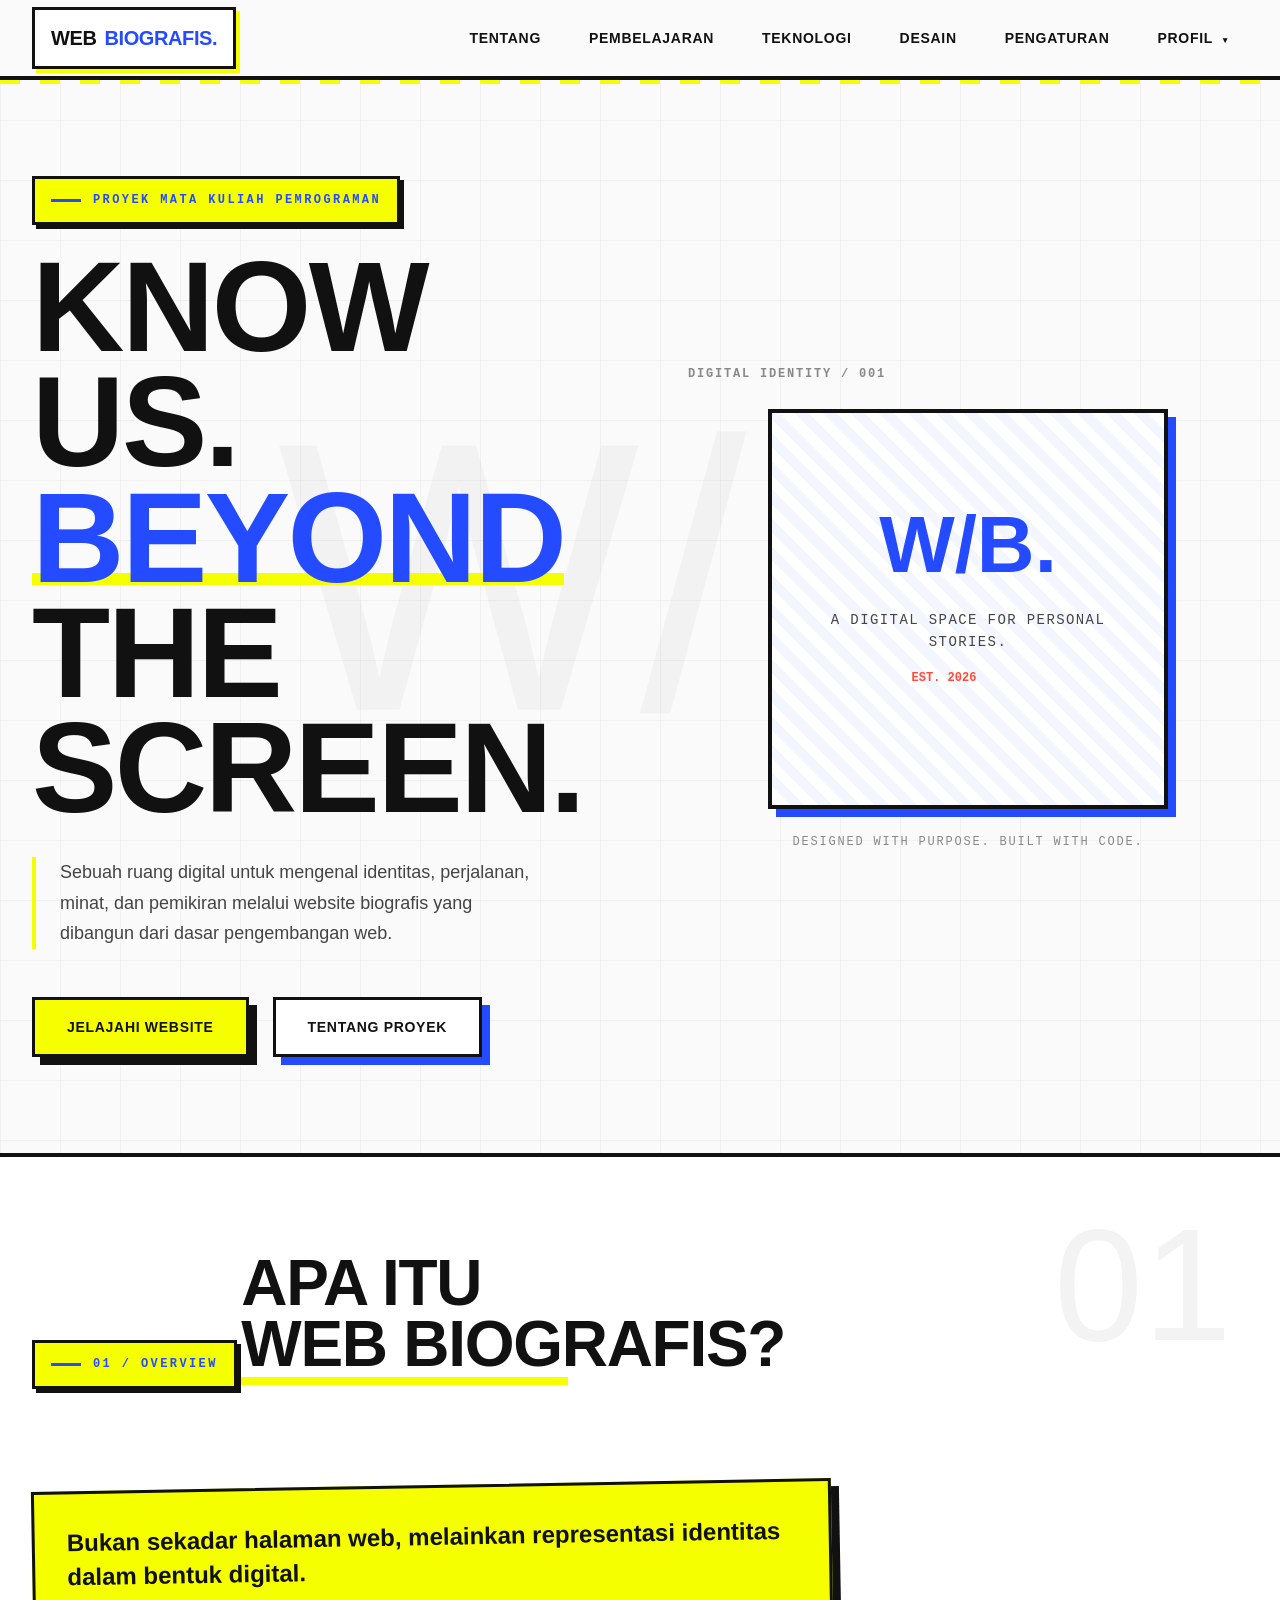
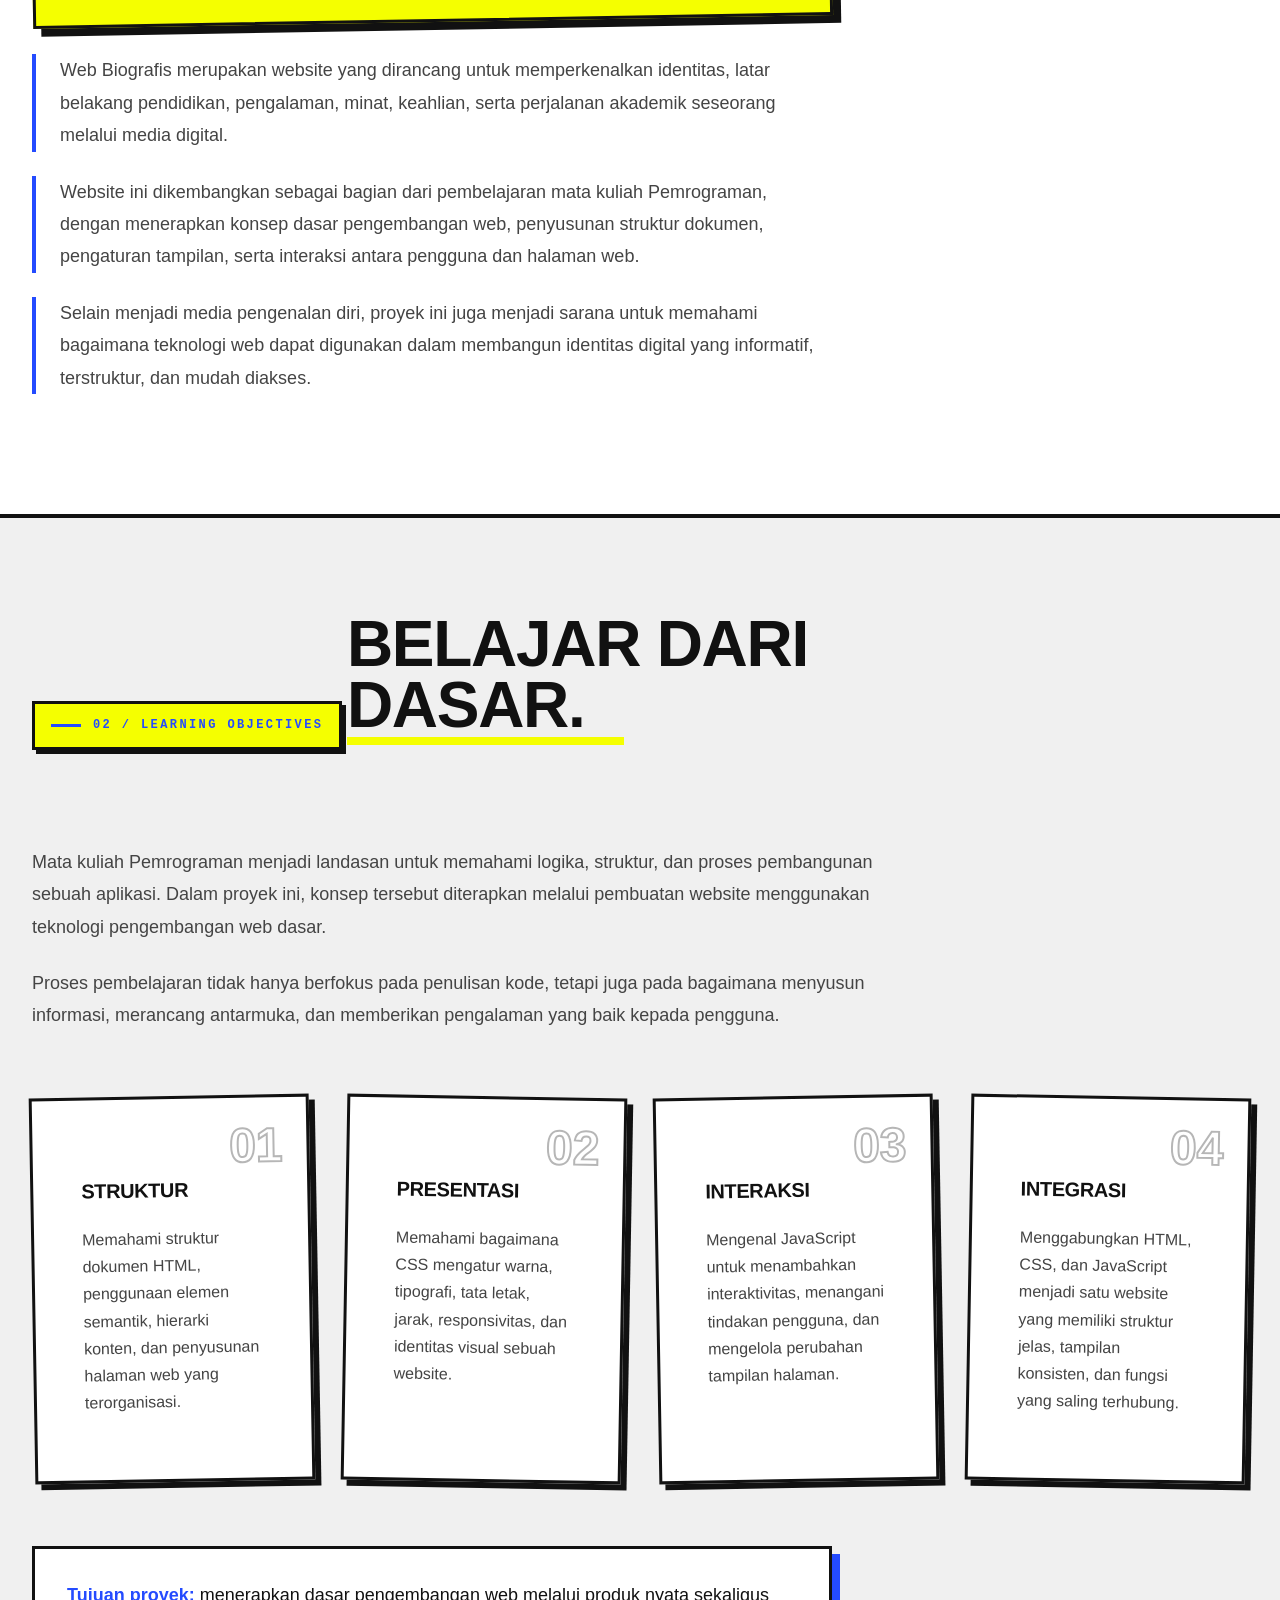
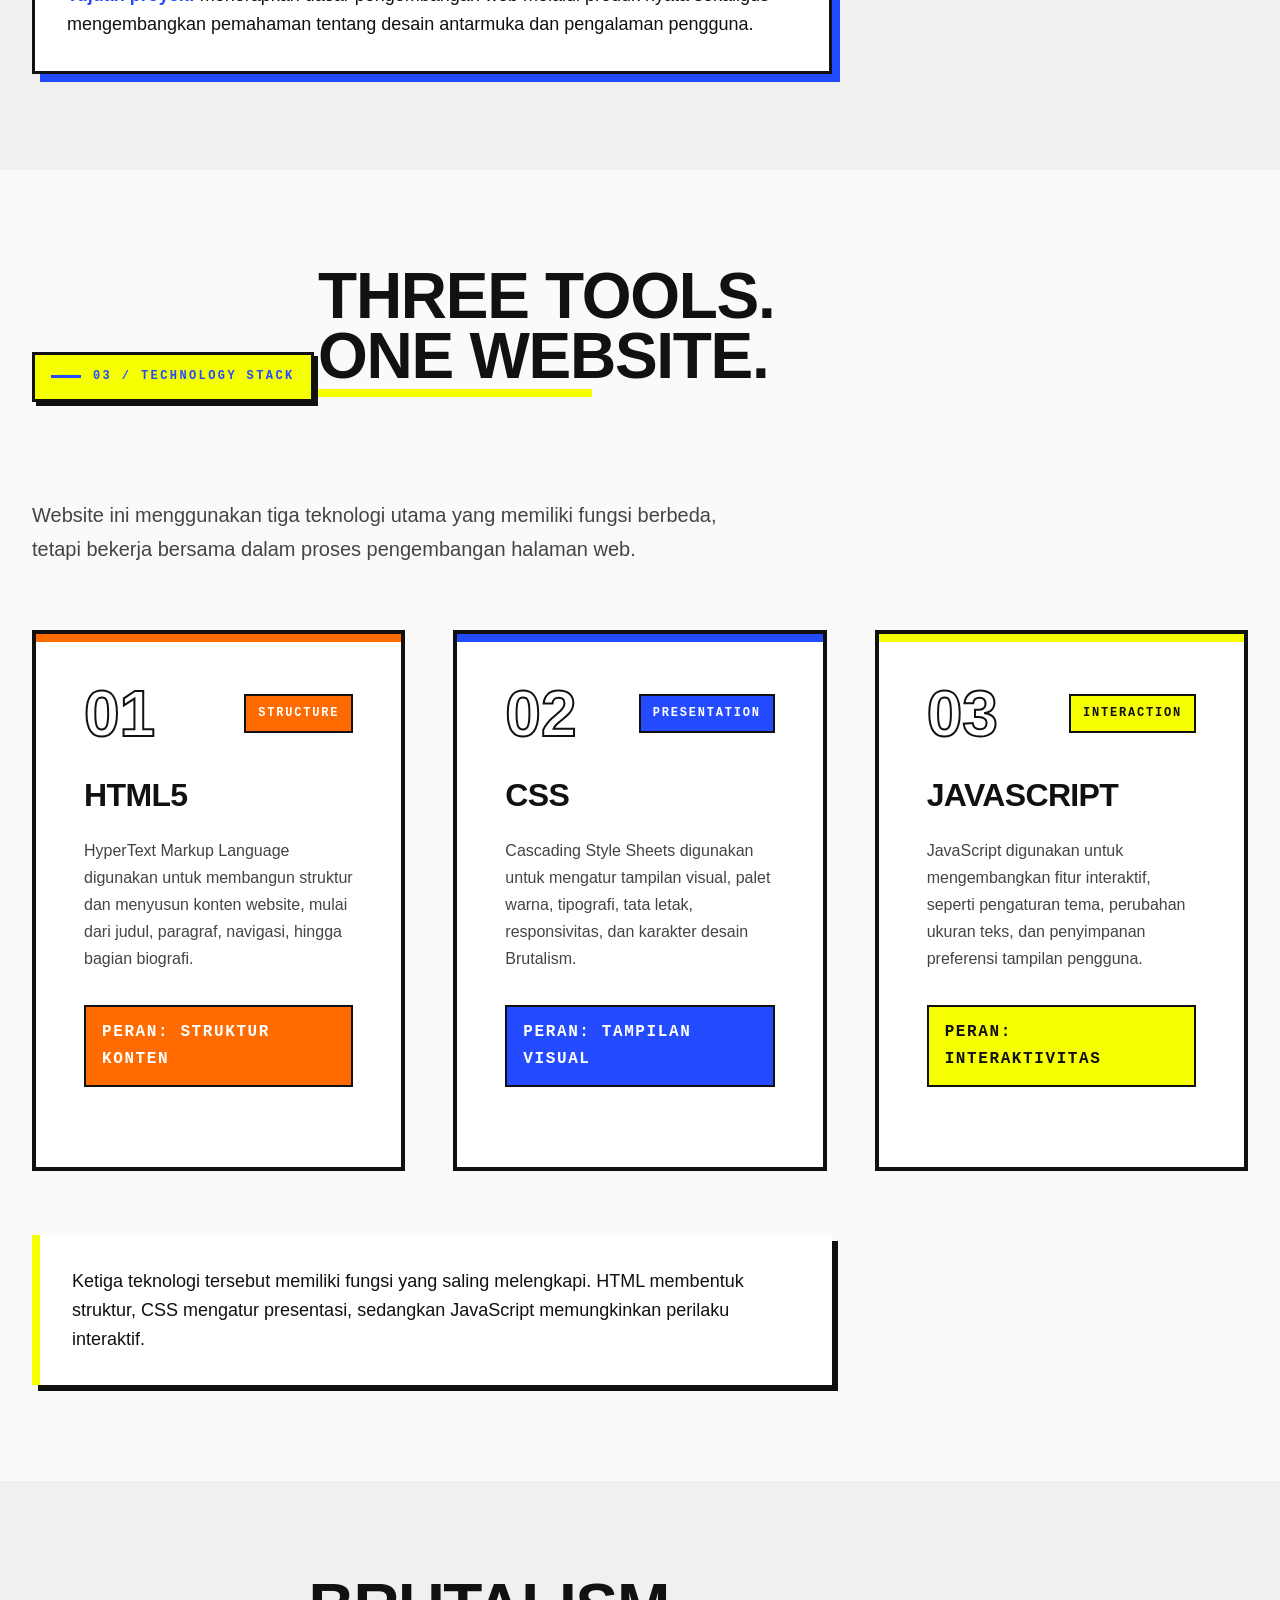
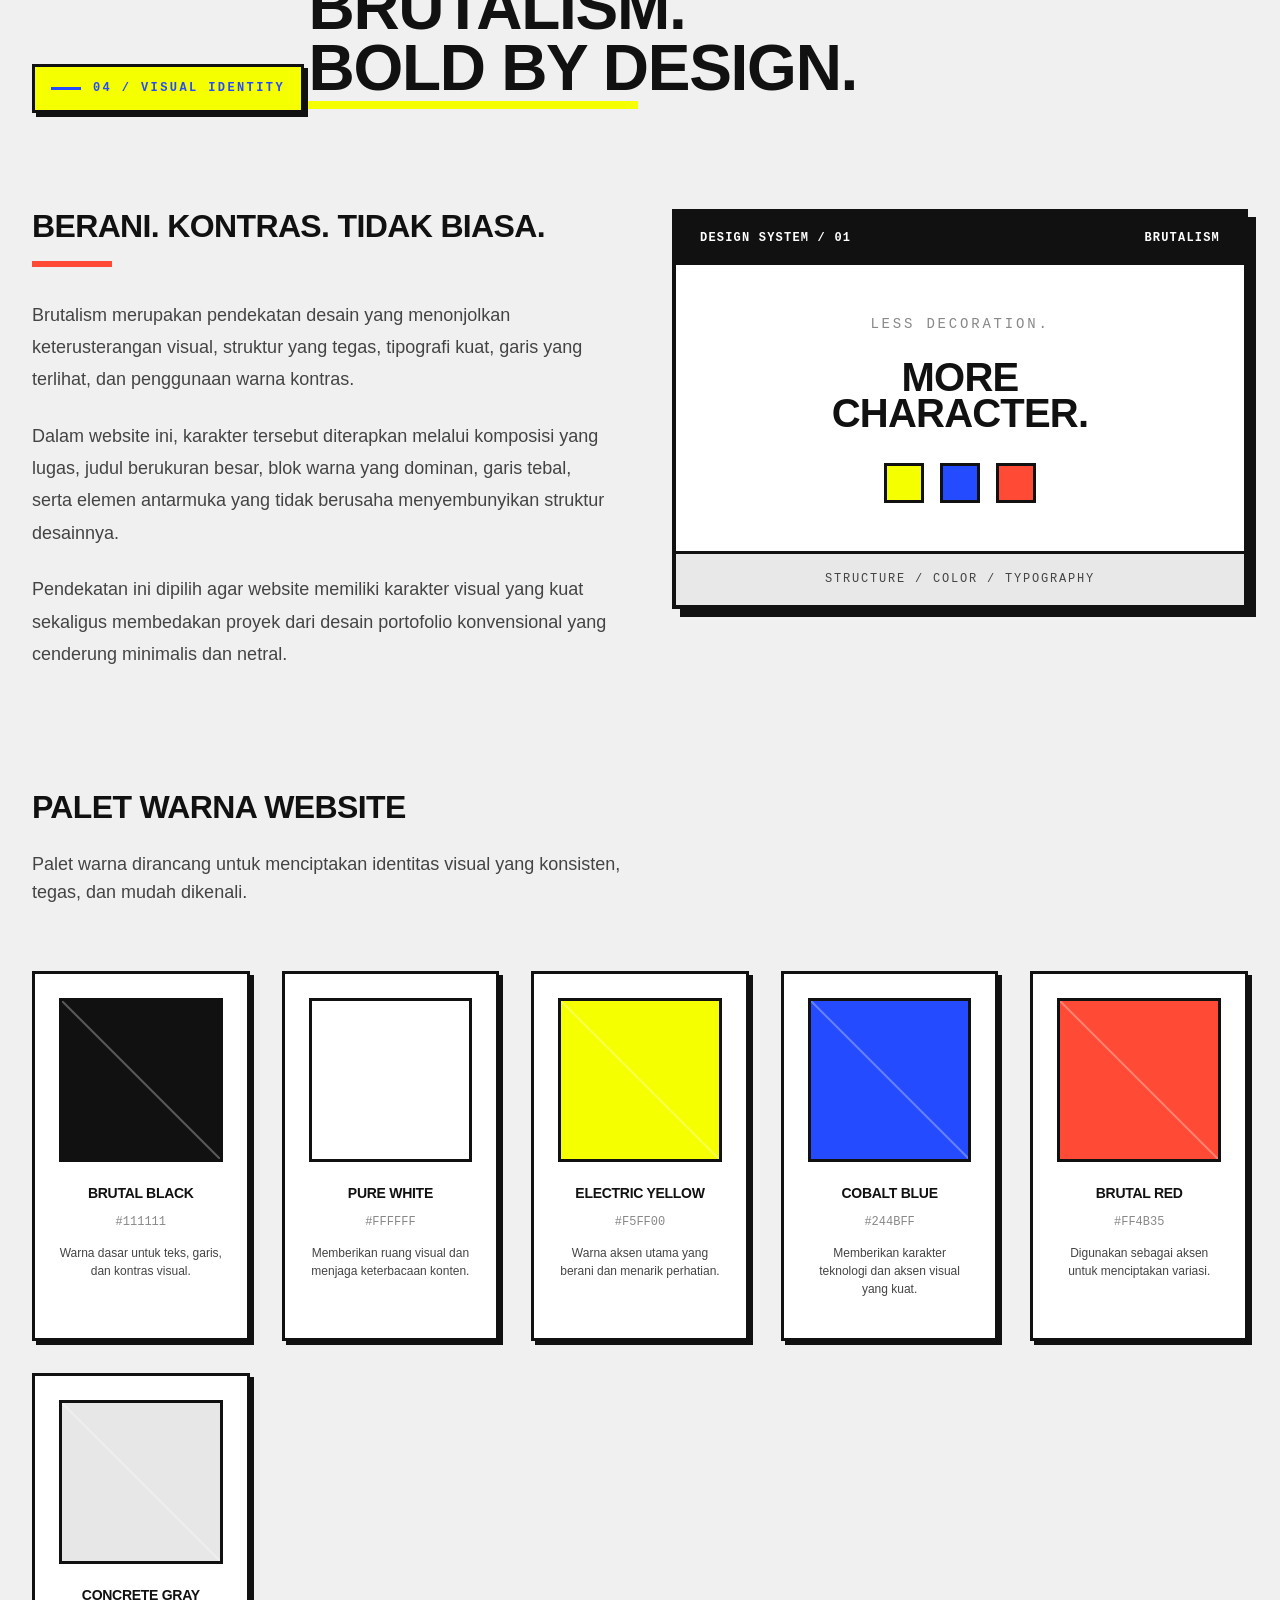
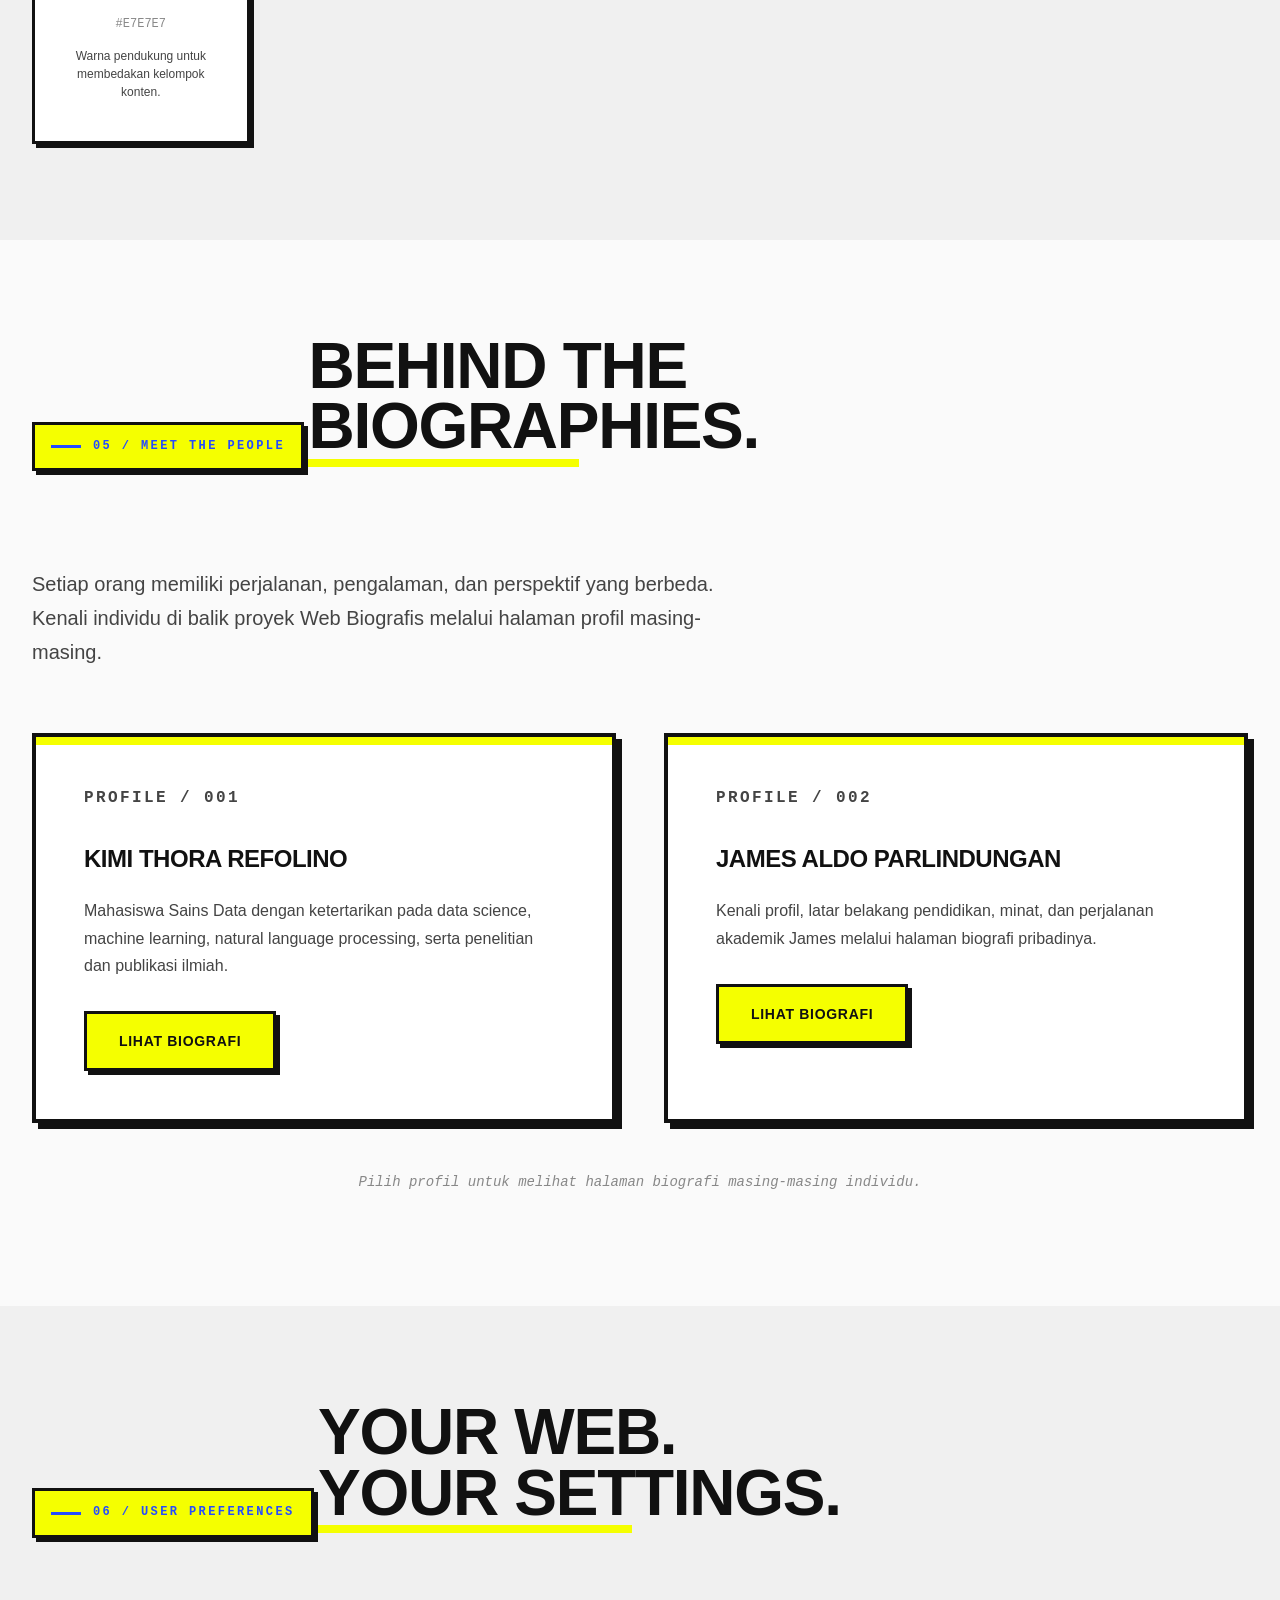
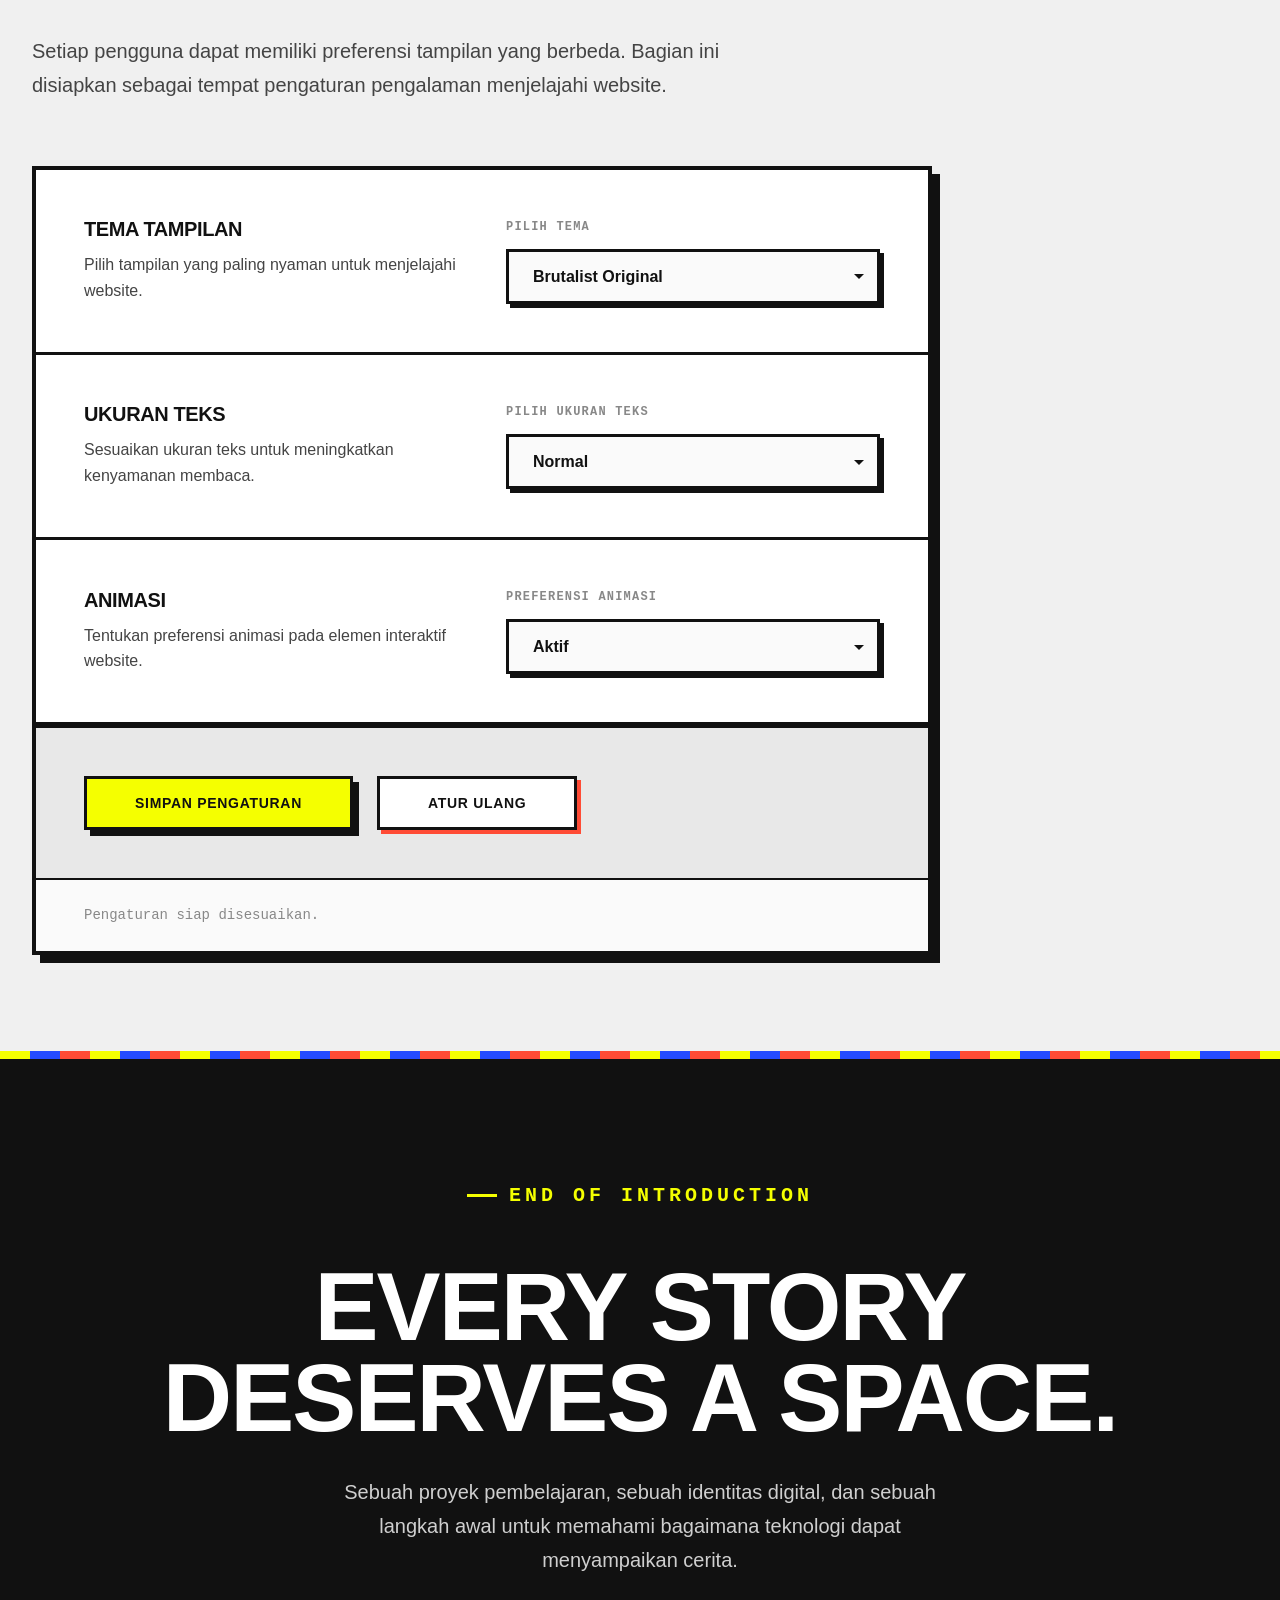
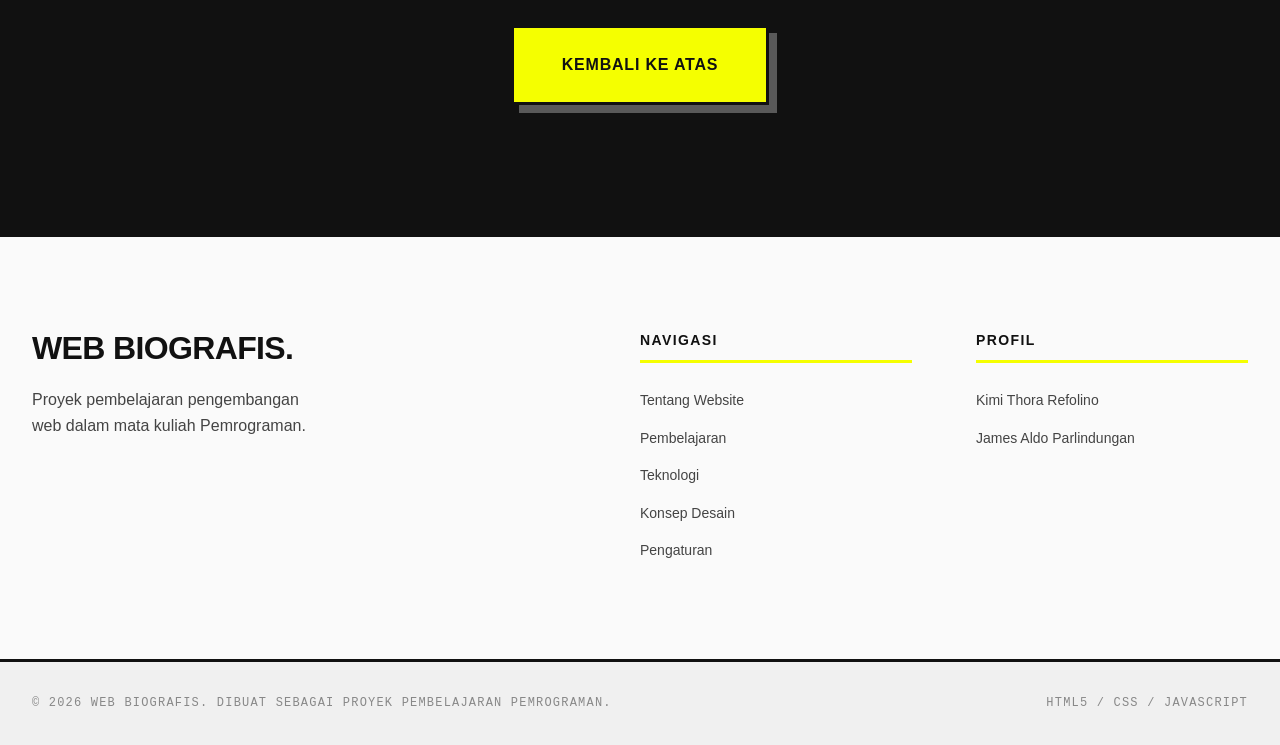
==== commit 8a723550: "mengubah style kimi, menambah style james, menambah interaksi kimi" ====
--- a/index.html
+++ b/index.html
@@ -17,11 +17,6 @@
 </head>
 
 <body>
-
-    <!-- ==================================================
-         HEADER DAN NAVIGASI
-    ================================================== -->
-
     <header id="header">
 
         <nav aria-label="Navigasi utama">
@@ -50,6 +45,16 @@
                 <li>
                     <a href="#pengaturan">Pengaturan</a>
                 </li>
+
+                <li class="nav-dropdown">
+                    <details>
+                        <summary aria-controls="profile-menu" aria-expanded="false">Profil</summary>
+                        <ul class="nav-dropdown-menu" id="profile-menu">
+                            <li><a href="template/kimi.html">Kimi</a></li>
+                            <li><a href="template/james.html">James</a></li>
+                        </ul>
+                    </details>
+                </li>
             </ul>
 
         </nav>
@@ -58,11 +63,6 @@
 
 
     <main>
-
-        <!-- ==================================================
-             1. HERO SECTION
-        ================================================== -->
-
         <section id="beranda" class="hero">
 
             <div class="hero-content">
@@ -997,7 +997,7 @@
     </footer>
 
 
-    <!-- JAVASCRIPT AKAN DITAMBAHKAN PADA TAHAP BERIKUTNYA -->
+    <script src="script/profile-dropdown.js" defer></script>
 
 </body>
 
--- a/style/global.css
+++ b/style/global.css
@@ -1,78 +1,121 @@
-
-/* =========================================================
-   WEB BIOGRAFIS
-   GLOBAL STYLESHEET
-   Design System: Brutalism / Bold / High Contrast
-   File: style/global.css
-========================================================= */
-
-
-/* =========================================================
-   01. DESIGN TOKENS
-========================================================= */
-
+/* ============================================================
+   WEB BIOGRAFIS - BRUTALISM LIGHT THEME
+   Maximal, Nyentrik, tapi Tetap Readable
+   ============================================================ */
+
+/* ============================================================
+   1. CSS VARIABLES & ROOT
+   ============================================================ */
 :root {
-    /* Color palette */
-    --color-black: #111111;
-    --color-white: #FFFFFF;
-    --color-yellow: #F5FF00;
-    --color-blue: #244BFF;
-    --color-red: #FF4B35;
-    --color-gray: #E7E7E7;
-    --color-gray-dark: #A6A6A6;
-
-    /* Semantic colors */
-    --color-background: var(--color-white);
-    --color-text: var(--color-black);
-    --color-primary: var(--color-yellow);
-    --color-secondary: var(--color-blue);
-    --color-accent: var(--color-red);
-    --color-surface: var(--color-gray);
-
-    /* Borders */
-    --border-thin: 1px solid var(--color-black);
-    --border-medium: 2px solid var(--color-black);
-    --border-bold: 3px solid var(--color-black);
-    --border-heavy: 5px solid var(--color-black);
-
-    /* Brutalist shadows */
-    --shadow-small: 4px 4px 0 var(--color-black);
-    --shadow-medium: 7px 7px 0 var(--color-black);
-    --shadow-large: 10px 10px 0 var(--color-black);
-
-    /* Typography */
-    --font-main: Arial, Helvetica, sans-serif;
-    --font-display: Impact, Haettenschweiler, "Arial Narrow Bold",
-        sans-serif;
-
+    /* ===== LIGHT THEME BRUTALIST PALETTE ===== */
+    --bg-primary: #FAFAFA;
+    --bg-secondary: #F0F0F0;
+    --bg-tertiary: #E8E8E8;
+    --bg-card: #FFFFFF;
+    --bg-inverted: #111111;
+
+    /* ===== TEXT COLORS ===== */
+    --text-primary: #111111;
+    --text-secondary: #444444;
+    --text-muted: #888888;
+    --text-inverted: #FFFFFF;
+
+    /* ===== BRUTALIST ACCENT COLORS ===== */
+    --accent-yellow: #F5FF00;
+    --accent-yellow-dark: #D4E000;
+    --accent-blue: #244BFF;
+    --accent-blue-dark: #1A3ACC;
+    --accent-red: #FF4B35;
+    --accent-red-dark: #E03A25;
+    --accent-pink: #FF00FF;
+    --accent-cyan: #00F0FF;
+    --accent-lime: #BFFF00;
+    --accent-orange: #FF6B00;
+    --accent-purple: #8338EC;
+
+    /* ===== BORDER SYSTEM ===== */
+    --border-thick: 4px solid var(--text-primary);
+    --border-medium: 3px solid var(--text-primary);
+    --border-thin: 2px solid var(--text-primary);
+    --border-hairline: 1px solid var(--text-muted);
+
+    /* ===== SHADOW SYSTEM - BRUTALIST HARD SHADOWS ===== */
+    --shadow-sm: 4px 4px 0 var(--text-primary);
+    --shadow-md: 6px 6px 0 var(--text-primary);
+    --shadow-lg: 8px 8px 0 var(--text-primary);
+    --shadow-xl: 12px 12px 0 var(--text-primary);
+    --shadow-xxl: 16px 16px 0 var(--text-primary);
+
+    /* ===== COLORED SHADOWS ===== */
+    --shadow-yellow: 8px 8px 0 var(--accent-yellow);
+    --shadow-yellow-sm: 4px 4px 0 var(--accent-yellow);
+    --shadow-blue: 8px 8px 0 var(--accent-blue);
+    --shadow-blue-sm: 4px 4px 0 var(--accent-blue);
+    --shadow-red: 8px 8px 0 var(--accent-red);
+    --shadow-red-sm: 4px 4px 0 var(--accent-red);
+    --shadow-pink: 8px 8px 0 var(--accent-pink);
+    --shadow-cyan: 8px 8px 0 var(--accent-cyan);
+    --shadow-lime: 8px 8px 0 var(--accent-lime);
+    --shadow-orange: 8px 8px 0 var(--accent-orange);
+    --shadow-purple: 8px 8px 0 var(--accent-purple);
+
+    /* ===== HOVER SHADOWS (Offset reduction) ===== */
+    --shadow-hover-sm: 2px 2px 0 var(--text-primary);
+    --shadow-hover-md: 3px 3px 0 var(--text-primary);
+    --shadow-hover-lg: 4px 4px 0 var(--text-primary);
+
+    /* ===== TYPOGRAPHY ===== */
+    --font-heading: 'Archivo Black', 'Arial Black', 'Helvetica Neue', sans-serif;
+    --font-body: 'Space Grotesk', 'Inter', 'Segoe UI', sans-serif;
+    --font-mono: 'JetBrains Mono', 'Fira Code', 'Courier New', monospace;
+    --font-brutal: 'Impact', 'Arial Black', sans-serif;
+
+    /* ===== FONT SIZES ===== */
     --text-xs: 0.75rem;
     --text-sm: 0.875rem;
     --text-base: 1rem;
     --text-lg: 1.125rem;
-    --text-xl: 1.375rem;
-
-    /* Layout */
-    --container-width: 1440px;
-    --container-padding: clamp(24px, 7vw, 110px);
-
-    /* Spacing */
-    --space-xs: 8px;
-    --space-sm: 16px;
-    --space-md: 24px;
-    --space-lg: 40px;
-    --space-xl: 64px;
-    --space-2xl: 96px;
-
-    /* Effects */
-    --transition-fast: 180ms ease;
-    --transition-normal: 250ms ease;
-}
-
-
-/* =========================================================
-   02. RESET AND BASE STYLES
-========================================================= */
-
+    --text-xl: 1.25rem;
+    --text-2xl: 1.5rem;
+    --text-3xl: 2rem;
+    --text-4xl: 2.5rem;
+    --text-5xl: 3.5rem;
+    --text-6xl: 5rem;
+    --text-hero: clamp(3rem, 10vw, 8rem);
+
+    /* ===== SPACING ===== */
+    --space-3xs: 0.25rem;
+    --space-2xs: 0.5rem;
+    --space-xs: 0.75rem;
+    --space-sm: 1rem;
+    --space-md: 1.5rem;
+    --space-lg: 2rem;
+    --space-xl: 3rem;
+    --space-2xl: 4rem;
+    --space-3xl: 6rem;
+    --space-4xl: 8rem;
+
+    /* ===== LAYOUT ===== */
+    --container-max: 1400px;
+    --container-wide: 1600px;
+    --header-height: 80px;
+
+    /* ===== TRANSITIONS ===== */
+    --transition-fast: 0.15s ease;
+    --transition-base: 0.25s ease;
+    --transition-slow: 0.4s ease;
+    --transition-bounce: 0.3s cubic-bezier(0.34, 1.56, 0.64, 1);
+
+    /* ===== Z-INDEX ===== */
+    --z-header: 1000;
+    --z-dropdown: 1001;
+    --z-modal: 1002;
+    --z-tooltip: 1003;
+}
+
+/* ============================================================
+   2. RESET & BASE STYLES
+   ============================================================ */
 *,
 *::before,
 *::after {
@@ -83,1265 +126,1646 @@
 
 html {
     scroll-behavior: smooth;
-    scroll-padding-top: 30px;
-    -webkit-text-size-adjust: 100%;
-    text-size-adjust: 100%;
+    scroll-padding-top: calc(var(--header-height) + 20px);
+    font-size: 16px;
+    overflow-x: hidden;
 }
 
 body {
-    min-width: 320px;
-    font-family: var(--font-main);
+    font-family: var(--font-body);
     font-size: var(--text-base);
-    line-height: 1.7;
-    color: var(--color-text);
-    background: var(--color-background);
-    overflow-wrap: break-word;
-    -webkit-font-smoothing: antialiased;
-}
-
-body,
-button,
-input,
-select,
-textarea {
-    font-family: var(--font-main);
-}
-
-img,
-picture,
-svg,
-video {
+    line-height: 1.6;
+    color: var(--text-primary);
+    background-color: var(--bg-primary);
+    background-image: 
+        linear-gradient(rgba(17, 17, 17, 0.04) 1px, transparent 1px),
+        linear-gradient(90deg, rgba(17, 17, 17, 0.04) 1px, transparent 1px);
+    background-size: 60px 60px;
+    overflow-x: hidden;
+    min-height: 100vh;
+}
+
+/* ===== CUSTOM SCROLLBAR ===== */
+::-webkit-scrollbar {
+    width: 16px;
+    height: 16px;
+}
+
+::-webkit-scrollbar-track {
+    background: var(--bg-secondary);
+    border-left: var(--border-medium);
+}
+
+::-webkit-scrollbar-thumb {
+    background: var(--accent-yellow);
+    border: 3px solid var(--text-primary);
+    box-shadow: inset 0 0 0 2px var(--bg-primary);
+}
+
+::-webkit-scrollbar-thumb:hover {
+    background: var(--accent-blue);
+}
+
+::-webkit-scrollbar-corner {
+    background: var(--bg-secondary);
+}
+
+/* ===== SELECTION ===== */
+::selection {
+    background: var(--accent-yellow);
+    color: var(--text-primary);
+    text-shadow: 1px 1px 0 rgba(17, 17, 17, 0.2);
+}
+
+::-moz-selection {
+    background: var(--accent-yellow);
+    color: var(--text-primary);
+}
+
+/* ===== FOCUS STYLES ===== */
+:focus {
+    outline: none;
+}
+
+:focus-visible {
+    outline: 4px solid var(--accent-blue);
+    outline-offset: 4px;
+    box-shadow: 0 0 0 8px rgba(36, 75, 255, 0.2);
+}
+
+/* ============================================================
+   3. TYPOGRAPHY
+   ============================================================ */
+h1, h2, h3, h4, h5, h6 {
+    font-family: var(--font-heading);
+    font-weight: 900;
+    line-height: 1.1;
+    text-transform: uppercase;
+    letter-spacing: -0.02em;
+}
+
+h1 {
+    font-size: var(--text-hero);
+    line-height: 0.9;
+}
+
+h2 {
+    font-size: clamp(2rem, 6vw, 4rem);
+    line-height: 0.95;
+}
+
+h3 {
+    font-size: var(--text-2xl);
+}
+
+h4 {
+    font-size: var(--text-xl);
+}
+
+p {
+    margin-bottom: var(--space-sm);
+    color: var(--text-secondary);
+}
+
+a {
+    color: var(--text-primary);
+    text-decoration: none;
+    transition: all var(--transition-fast);
+}
+
+ul, ol {
+    list-style: none;
+}
+
+img {
+    max-width: 100%;
+    height: auto;
     display: block;
-    max-width: 100%;
-}
-
-img {
-    height: auto;
-}
-
-a {
-    color: inherit;
-    text-decoration: none;
-}
-
-button,
-input,
-select,
-textarea {
-    font: inherit;
-}
-
-button,
-select {
+}
+
+button {
     cursor: pointer;
-}
-
-button {
-    color: inherit;
-}
-
-ul,
-ol {
-    list-style: none;
-}
-
-p {
-    margin-bottom: 20px;
-}
-
-p:last-child {
-    margin-bottom: 0;
-}
-
-::selection {
-    color: var(--color-black);
-    background: var(--color-yellow);
-}
-
-:focus-visible {
-    outline: 4px solid var(--color-blue);
-    outline-offset: 5px;
-}
-
-[hidden] {
-    display: none !important;
-}
-
-
-/* =========================================================
-   03. TYPOGRAPHY SYSTEM
-========================================================= */
-
-h1,
-h2,
-h3,
-h4,
-h5,
-h6 {
-    color: inherit;
-    font-weight: 900;
-    line-height: 1.05;
-    letter-spacing: -0.055em;
-    overflow-wrap: anywhere;
-}
-
-h1 {
-    font-size: clamp(3.5rem, 9vw, 8.5rem);
-    margin-bottom: 28px;
-    text-transform: uppercase;
-}
-
-h2 {
-    font-size: clamp(2.5rem, 6vw, 5.5rem);
-    margin-bottom: 32px;
-    text-transform: uppercase;
-}
-
-h3 {
-    font-size: clamp(1.5rem, 3vw, 2.3rem);
-    margin-bottom: 18px;
-}
-
-h4 {
-    font-size: 1.05rem;
-    margin-bottom: 10px;
-}
-
-strong {
-    font-weight: 900;
-}
+    font-family: inherit;
+    border: none;
+    background: none;
+}
+
+/* ============================================================
+   4. UTILITY CLASSES
+   ============================================================ */
+.container {
+    max-width: var(--container-max);
+    margin: 0 auto;
+    padding: 0 var(--space-lg);
+}
+
+.container-wide {
+    max-width: var(--container-wide);
+    margin: 0 auto;
+    padding: 0 var(--space-lg);
+}
+
+.text-yellow { color: var(--accent-yellow-dark); }
+.text-blue { color: var(--accent-blue); }
+.text-red { color: var(--accent-red); }
+.text-pink { color: var(--accent-pink); }
+.text-cyan { color: var(--accent-cyan); }
+
+.bg-yellow { background: var(--accent-yellow); }
+.bg-blue { background: var(--accent-blue); }
+.bg-red { background: var(--accent-red); }
+.bg-black { background: var(--text-primary); color: var(--text-inverted); }
 
 .eyebrow {
+    font-family: var(--font-mono);
+    font-size: var(--text-xs);
+    font-weight: 700;
+    text-transform: uppercase;
+    letter-spacing: 0.2em;
+    color: var(--accent-blue);
+    margin-bottom: var(--space-md);
+    display: inline-flex;
+    align-items: center;
+    gap: var(--space-xs);
+}
+
+.eyebrow::before {
+    content: '';
     display: inline-block;
-    width: fit-content;
-    padding: 7px 12px;
-    margin-bottom: 28px;
-    background: var(--color-black);
-    color: var(--color-yellow);
-    font-size: var(--text-xs);
-    font-weight: 900;
-    line-height: 1.5;
-    letter-spacing: 0.15em;
-    text-transform: uppercase;
-}
-
-
-/* =========================================================
-   04. HEADER AND NAVIGATION
-========================================================= */
-
+    width: 30px;
+    height: 3px;
+    background: var(--accent-blue);
+}
+
+/* ============================================================
+   5. HEADER & NAVIGATION
+   ============================================================ */
 #header {
-    position: sticky;
+    position: fixed;
     top: 0;
-    z-index: 1000;
-    width: 100%;
-    background: var(--color-yellow);
-    color: var(--color-black);
-    border-bottom: var(--border-bold);
+    left: 0;
+    right: 0;
+    height: var(--header-height);
+    background: var(--bg-primary);
+    border-bottom: var(--border-thick);
+    z-index: var(--z-header);
+    display: flex;
+    align-items: center;
+}
+
+#header::after {
+    content: '';
+    position: absolute;
+    bottom: -8px;
+    left: 0;
+    right: 0;
+    height: 4px;
+    background: repeating-linear-gradient(
+        90deg,
+        var(--accent-yellow) 0px,
+        var(--accent-yellow) 20px,
+        transparent 20px,
+        transparent 40px
+    );
 }
 
 #header nav {
     width: 100%;
-    max-width: var(--container-width);
-    min-height: 82px;
+    max-width: var(--container-wide);
     margin: 0 auto;
-    padding: 16px var(--container-padding);
+    padding: 0 var(--space-lg);
     display: flex;
     align-items: center;
     justify-content: space-between;
-    gap: 30px;
-}
-
+    gap: var(--space-lg);
+}
+
+/* ===== BRAND LOGO ===== */
 .brand {
-    display: inline-block;
-    flex-shrink: 0;
-    font-size: clamp(1rem, 1.7vw, 1.35rem);
+    font-family: var(--font-heading);
+    font-size: var(--text-xl);
     font-weight: 900;
-    letter-spacing: -0.06em;
-    line-height: 1.1;
-    text-transform: uppercase;
+    text-transform: uppercase;
+    letter-spacing: -0.02em;
+    color: var(--text-primary);
+    display: flex;
+    align-items: center;
+    gap: var(--space-2xs);
+    padding: var(--space-xs) var(--space-sm);
+    border: var(--border-medium);
+    background: var(--bg-card);
+    box-shadow: var(--shadow-yellow-sm);
+    transition: all var(--transition-fast);
 }
 
 .brand span {
-    display: block;
-}
-
+    color: var(--accent-blue);
+}
+
+.brand:hover {
+    transform: translate(-2px, -2px);
+    box-shadow: var(--shadow-yellow);
+    background: var(--accent-yellow);
+}
+
+.brand:hover span {
+    color: var(--text-primary);
+}
+
+/* ===== NAV MENU ===== */
 .nav-menu {
     display: flex;
     align-items: center;
-    justify-content: flex-end;
-    flex-wrap: wrap;
-    gap: 6px;
-}
-
-.nav-menu a {
+    gap: var(--space-xs);
+}
+
+.nav-menu > li > a,
+.nav-menu > li > details > summary {
+    font-family: var(--font-body);
+    font-size: var(--text-sm);
+    font-weight: 700;
+    text-transform: uppercase;
+    letter-spacing: 0.05em;
+    color: var(--text-primary);
+    padding: var(--space-xs) var(--space-sm);
+    border: 2px solid transparent;
+    transition: all var(--transition-fast);
+    cursor: pointer;
+    list-style: none;
+    position: relative;
+}
+
+.nav-menu > li > a:hover,
+.nav-menu > li > details > summary:hover {
+    background: var(--accent-yellow);
+    border-color: var(--text-primary);
+    box-shadow: var(--shadow-sm);
+    transform: translate(-2px, -2px);
+}
+
+.nav-menu > li > a:active,
+.nav-menu > li > details > summary:active {
+    transform: translate(0, 0);
+    box-shadow: 1px 1px 0 var(--text-primary);
+}
+
+/* ===== DROPDOWN ===== */
+.nav-dropdown {
+    position: relative;
+}
+
+.nav-dropdown details {
+    position: relative;
+}
+
+.nav-dropdown summary::-webkit-details-marker {
+    display: none;
+}
+
+.nav-dropdown summary::after {
+    content: '▼';
+    font-size: 0.6em;
+    margin-left: var(--space-2xs);
+    transition: transform var(--transition-fast);
+}
+
+.nav-dropdown details[open] summary::after {
+    transform: rotate(180deg);
+}
+
+.nav-dropdown-menu {
+    position: absolute;
+    top: calc(100% + 10px);
+    right: 0;
+    min-width: 200px;
+    background: var(--bg-card);
+    border: var(--border-medium);
+    box-shadow: var(--shadow-lg);
+    padding: var(--space-xs);
+    z-index: var(--z-dropdown);
+}
+
+.nav-dropdown-menu li {
+    margin-bottom: var(--space-2xs);
+}
+
+.nav-dropdown-menu li:last-child {
+    margin-bottom: 0;
+}
+
+.nav-dropdown-menu a {
     display: block;
-    padding: 9px 11px;
+    padding: var(--space-xs) var(--space-sm);
+    font-size: var(--text-sm);
+    font-weight: 600;
+    text-transform: uppercase;
+    color: var(--text-primary);
     border: 2px solid transparent;
-    font-size: var(--text-xs);
-    font-weight: 900;
-    text-transform: uppercase;
-    transition:
-        color var(--transition-fast),
-        background var(--transition-fast),
-        border-color var(--transition-fast);
-}
-
-.nav-menu a:hover {
-    background: var(--color-black);
-    color: var(--color-yellow);
-    border-color: var(--color-black);
-}
-
-
-/* =========================================================
-   05. MAIN LAYOUT
-========================================================= */
-
-main {
-    width: 100%;
-    overflow: clip;
-}
-
-main > section {
-    width: 100%;
-    padding: var(--space-2xl) var(--container-padding);
-    border-bottom: var(--border-bold);
-}
-
-.section {
+    transition: all var(--transition-fast);
+}
+
+.nav-dropdown-menu a:hover {
+    background: var(--accent-blue);
+    color: var(--text-inverted);
+    border-color: var(--text-primary);
+    transform: translateX(4px);
+}
+
+/* ============================================================
+   6. HERO SECTION
+   ============================================================ */
+.hero {
+    min-height: 100vh;
+    padding-top: calc(var(--header-height) + var(--space-3xl));
+    padding-bottom: var(--space-3xl);
+    display: grid;
+    grid-template-columns: 1fr 1fr;
+    gap: var(--space-3xl);
+    align-items: center;
+    max-width: var(--container-wide);
+    margin: 0 auto;
+    padding-left: var(--space-lg);
+    padding-right: var(--space-lg);
     position: relative;
 }
 
-.section-heading {
-    max-width: 1000px;
-    margin-bottom: 45px;
-}
-
-.section-heading h2 {
-    margin-bottom: 0;
-}
-
-.section-heading .eyebrow {
-    margin-bottom: 25px;
-}
-
-.section-heading + p,
-.technology-intro,
-.portfolio-intro,
-.settings-intro,
-.learning-intro {
-    max-width: 850px;
-    font-size: clamp(1rem, 1.5vw, 1.15rem);
-}
-
-.section-heading + p {
-    margin-bottom: 45px;
-}
-
-
-/* =========================================================
-   06. HERO SECTION
-========================================================= */
-
-#beranda {
-    min-height: min(850px, calc(100vh - 82px));
-    display: grid;
-    grid-template-columns: minmax(0, 1.25fr) minmax(280px, 0.75fr);
-    align-items: center;
-    gap: clamp(35px, 5vw, 85px);
-    background: var(--color-white);
-}
-
+.hero::before {
+    content: 'W/B';
+    position: absolute;
+    top: 50%;
+    left: 50%;
+    transform: translate(-50%, -50%);
+    font-family: var(--font-heading);
+    font-size: 30vw;
+    color: rgba(17, 17, 17, 0.03);
+    pointer-events: none;
+    z-index: -1;
+}
+
+/* ===== HERO CONTENT ===== */
 .hero-content {
-    min-width: 0;
-}
-
-.hero-content > .eyebrow {
-    margin-bottom: 30px;
+    position: relative;
+}
+
+.hero-content .eyebrow {
+    background: var(--accent-yellow);
+    padding: var(--space-xs) var(--space-sm);
+    border: var(--border-medium);
+    box-shadow: var(--shadow-sm);
 }
 
 .hero-content h1 {
-    max-width: 950px;
-    font-family: var(--font-display);
-    font-weight: 900;
-    letter-spacing: -0.035em;
-    line-height: 0.91;
+    margin-bottom: var(--space-lg);
+    color: var(--text-primary);
 }
 
 .hero-content h1 span {
+    color: var(--accent-blue);
+    position: relative;
     display: inline-block;
-    color: var(--color-blue);
+}
+
+.hero-content h1 span::after {
+    content: '';
+    position: absolute;
+    bottom: 10px;
+    left: 0;
+    right: 0;
+    height: 12px;
+    background: var(--accent-yellow);
+    z-index: -1;
 }
 
 .hero-description {
-    max-width: 650px;
-    font-size: clamp(1rem, 1.5vw, 1.2rem);
-    line-height: 1.8;
-    margin-bottom: 30px;
-}
-
+    font-size: var(--text-lg);
+    line-height: 1.7;
+    color: var(--text-secondary);
+    max-width: 500px;
+    margin-bottom: var(--space-xl);
+    padding-left: var(--space-md);
+    border-left: 4px solid var(--accent-yellow);
+}
+
+/* ===== HERO ACTIONS ===== */
 .hero-actions {
     display: flex;
+    gap: var(--space-md);
     flex-wrap: wrap;
-    align-items: center;
-    gap: 15px;
-    margin-top: 32px;
-}
-
-.hero-actions a {
+}
+
+.button-primary,
+.button-secondary {
+    font-family: var(--font-heading);
+    font-size: var(--text-sm);
+    font-weight: 900;
+    text-transform: uppercase;
+    letter-spacing: 0.05em;
+    padding: var(--space-sm) var(--space-lg);
+    border: var(--border-medium);
+    cursor: pointer;
+    transition: all var(--transition-fast);
     display: inline-flex;
     align-items: center;
-    justify-content: center;
-    min-height: 52px;
-    padding: 13px 20px;
-    border: var(--border-bold);
-    font-size: var(--text-sm);
-    font-weight: 900;
-    text-align: center;
-    text-transform: uppercase;
-    transition:
-        transform var(--transition-fast),
-        box-shadow var(--transition-fast),
-        background var(--transition-fast),
-        color var(--transition-fast);
+    gap: var(--space-xs);
+    position: relative;
+    overflow: hidden;
 }
 
 .button-primary {
-    background: var(--color-yellow);
-    color: var(--color-black);
-    box-shadow: var(--shadow-small);
+    background: var(--accent-yellow);
+    color: var(--text-primary);
+    box-shadow: var(--shadow-lg);
+}
+
+.button-primary::before {
+    content: '';
+    position: absolute;
+    top: 0;
+    left: -100%;
+    width: 100%;
+    height: 100%;
+    background: linear-gradient(
+        90deg,
+        transparent,
+        rgba(255, 255, 255, 0.4),
+        transparent
+    );
+    transition: left var(--transition-slow);
+}
+
+.button-primary:hover::before {
+    left: 100%;
+}
+
+.button-primary:hover {
+    transform: translate(-4px, -4px);
+    box-shadow: var(--shadow-xl);
+    background: var(--accent-yellow-dark);
+}
+
+.button-primary:active {
+    transform: translate(0, 0);
+    box-shadow: var(--shadow-sm);
 }
 
 .button-secondary {
-    background: var(--color-white);
-    color: var(--color-black);
-}
-
-.hero-actions a:hover {
-    transform: translate(4px, 4px);
-    box-shadow: none;
-}
-
-.button-primary:hover {
-    background: var(--color-blue);
-    color: var(--color-white);
+    background: var(--bg-card);
+    color: var(--text-primary);
+    box-shadow: var(--shadow-blue);
 }
 
 .button-secondary:hover {
-    background: var(--color-black);
-    color: var(--color-white);
-}
-
-
-/* Hero visual */
-
+    transform: translate(-4px, -4px);
+    box-shadow: 12px 12px 0 var(--accent-blue);
+    background: var(--accent-blue);
+    color: var(--text-inverted);
+}
+
+.button-secondary:active {
+    transform: translate(0, 0);
+    box-shadow: var(--shadow-blue-sm);
+}
+
+/* ===== HERO VISUAL ===== */
 .hero-visual {
-    min-width: 0;
-    padding: 20px;
-    background: var(--color-yellow);
-    border: var(--border-bold);
-    box-shadow: var(--shadow-large);
-    transform: rotate(1deg);
-}
-
-.visual-label,
-.visual-caption {
-    font-size: var(--text-xs);
-    font-weight: 900;
-    letter-spacing: 0.12em;
-    text-transform: uppercase;
-}
-
-.visual-label {
-    padding-bottom: 14px;
-    border-bottom: 2px solid var(--color-black);
-}
-
-.visual-box {
-    min-height: 330px;
-    padding: 30px 20px;
+    position: relative;
     display: flex;
     flex-direction: column;
-    justify-content: space-between;
-    background: var(--color-black);
-    color: var(--color-white);
-    margin: 18px 0;
+    align-items: center;
+    gap: var(--space-md);
+}
+
+.visual-label {
+    font-family: var(--font-mono);
+    font-size: var(--text-xs);
+    font-weight: 700;
+    text-transform: uppercase;
+    letter-spacing: 0.15em;
+    color: var(--text-muted);
+    align-self: flex-start;
+}
+
+.visual-box {
+    width: 100%;
+    max-width: 400px;
+    aspect-ratio: 1;
+    background: var(--bg-card);
+    border: var(--border-thick);
+    box-shadow: var(--shadow-blue);
+    display: flex;
+    flex-direction: column;
+    align-items: center;
+    justify-content: center;
+    gap: var(--space-md);
+    padding: var(--space-xl);
+    position: relative;
+    overflow: hidden;
+    transition: all var(--transition-base);
+}
+
+.visual-box::before {
+    content: '';
+    position: absolute;
+    top: -50%;
+    left: -50%;
+    width: 200%;
+    height: 200%;
+    background: repeating-linear-gradient(
+        45deg,
+        transparent,
+        transparent 10px,
+        rgba(36, 75, 255, 0.05) 10px,
+        rgba(36, 75, 255, 0.05) 20px
+    );
+    animation: slide 20s linear infinite;
+}
+
+@keyframes slide {
+    0% { transform: translate(0, 0); }
+    100% { transform: translate(50%, 50%); }
+}
+
+.visual-box:hover {
+    transform: rotate(-2deg) scale(1.02);
+    box-shadow: var(--shadow-xl), var(--shadow-yellow);
 }
 
 .visual-symbol {
-    color: var(--color-yellow);
-    font-family: var(--font-display);
-    font-size: clamp(5rem, 10vw, 9rem);
+    font-family: var(--font-heading);
+    font-size: 5rem;
     font-weight: 900;
-    letter-spacing: -0.08em;
+    color: var(--accent-blue);
     line-height: 1;
+    position: relative;
+    z-index: 1;
 }
 
 .visual-box p {
-    max-width: 300px;
-    font-size: clamp(1.2rem, 2.5vw, 2rem);
-    font-weight: 900;
-    line-height: 1.1;
-    text-transform: uppercase;
+    font-family: var(--font-mono);
+    font-size: var(--text-sm);
+    text-transform: uppercase;
+    letter-spacing: 0.1em;
+    text-align: center;
+    color: var(--text-secondary);
+    position: relative;
+    z-index: 1;
 }
 
 .visual-index {
-    align-self: flex-end;
+    position: absolute;
+    bottom: var(--space-md);
+    right: var(--space-md);
+    font-family: var(--font-mono);
     font-size: var(--text-xs);
-    font-weight: 900;
+    font-weight: 700;
+    color: var(--accent-red);
+    position: relative;
+    z-index: 1;
+}
+
+.visual-caption {
+    font-family: var(--font-mono);
+    font-size: var(--text-xs);
+    text-transform: uppercase;
     letter-spacing: 0.15em;
-}
-
-.visual-caption {
+    color: var(--text-muted);
+    text-align: center;
+}
+
+/* ============================================================
+   7. SECTION BASE STYLES
+   ============================================================ */
+.section {
+    padding: var(--space-3xl) var(--space-lg);
+    max-width: var(--container-wide);
+    margin: 0 auto;
+    position: relative;
+}
+
+.section-heading {
+    margin-bottom: var(--space-2xl);
+    position: relative;
+}
+
+.section-heading .eyebrow {
+    background: var(--accent-yellow);
+    padding: var(--space-xs) var(--space-sm);
+    border: var(--border-medium);
+    box-shadow: var(--shadow-sm);
+    margin-bottom: var(--space-lg);
+}
+
+.section-heading h2 {
+    color: var(--text-primary);
+    position: relative;
+    display: inline-block;
+}
+
+.section-heading h2::after {
+    content: '';
+    position: absolute;
+    bottom: -10px;
+    left: 0;
+    width: 60%;
+    height: 8px;
+    background: var(--accent-yellow);
+}
+
+/* ============================================================
+   8. ABOUT SECTION
+   ============================================================ */
+.about-section {
+    background: var(--bg-card);
+    border-top: var(--border-thick);
+    border-bottom: var(--border-thick);
+    position: relative;
+}
+
+.about-section::before {
+    content: '01';
+    position: absolute;
+    top: var(--space-xl);
+    right: var(--space-xl);
+    font-family: var(--font-heading);
+    font-size: 10rem;
+    color: rgba(17, 17, 17, 0.05);
+    line-height: 1;
+}
+
+.about-content {
+    max-width: 800px;
+}
+
+.about-lead {
+    font-size: var(--text-2xl);
+    font-weight: 700;
+    color: var(--text-primary);
+    line-height: 1.4;
+    margin-bottom: var(--space-lg);
+    padding: var(--space-lg);
+    background: var(--accent-yellow);
+    border: var(--border-medium);
+    box-shadow: var(--shadow-lg);
+    transform: rotate(-1deg);
+}
+
+.about-content > p:not(.about-lead) {
+    font-size: var(--text-lg);
     line-height: 1.8;
-}
-
-
-/* =========================================================
-   07. ABOUT SECTION
-========================================================= */
-
-#tentang {
-    background: var(--color-yellow);
-}
-
-#tentang .section-heading h2 {
-    max-width: 850px;
-}
-
-.about-content {
+    margin-bottom: var(--space-md);
+    padding-left: var(--space-md);
+    border-left: 4px solid var(--accent-blue);
+}
+
+/* ============================================================
+   9. LEARNING SECTION
+   ============================================================ */
+.learning-section {
+    background: var(--bg-secondary);
+}
+
+.learning-intro {
     max-width: 900px;
-    margin-left: auto;
-}
-
-.about-content p {
-    font-size: 1.02rem;
-    line-height: 1.9;
-}
-
-.about-content .about-lead {
-    max-width: 850px;
-    margin-bottom: 30px;
-    font-size: clamp(1.5rem, 3.5vw, 2.8rem);
-    font-weight: 900;
-    line-height: 1.2;
-    letter-spacing: -0.045em;
-}
-
-.about-content p:not(.about-lead) {
-    max-width: 780px;
-}
-
-#tentang .section-heading + .about-content {
-    margin-top: 10px;
-}
-
-
-/* =========================================================
-   08. LEARNING SECTION
-========================================================= */
-
-#pembelajaran {
-    background: var(--color-white);
-}
-
-.learning-intro {
-    margin-bottom: 50px;
+    margin-bottom: var(--space-2xl);
 }
 
 .learning-intro p {
-    line-height: 1.9;
+    font-size: var(--text-lg);
+    line-height: 1.8;
+    margin-bottom: var(--space-md);
 }
 
 .learning-grid {
     display: grid;
-    grid-template-columns: repeat(2, minmax(0, 1fr));
-    gap: 25px;
+    grid-template-columns: repeat(auto-fit, minmax(280px, 1fr));
+    gap: var(--space-lg);
+    margin-bottom: var(--space-2xl);
 }
 
 .learning-card {
-    min-width: 0;
-    min-height: 270px;
-    padding: 30px;
-    display: flex;
-    flex-direction: column;
-    align-items: flex-start;
-    background: var(--color-gray);
-    border: var(--border-bold);
-    box-shadow: var(--shadow-medium);
-    transition:
-        transform var(--transition-fast),
-        box-shadow var(--transition-fast);
+    background: var(--bg-card);
+    border: var(--border-medium);
+    padding: var(--space-xl);
+    position: relative;
+    transition: all var(--transition-fast);
+    box-shadow: var(--shadow-md);
+}
+
+.learning-card:nth-child(odd) {
+    transform: rotate(-1deg);
+}
+
+.learning-card:nth-child(even) {
+    transform: rotate(1deg);
 }
 
 .learning-card:hover {
-    transform: translate(-3px, -3px);
-    box-shadow: var(--shadow-large);
+    transform: rotate(0deg) translate(-4px, -4px);
+    box-shadow: var(--shadow-xl);
+}
+
+.learning-card:nth-child(4n+1):hover { 
+    box-shadow: var(--shadow-xl), var(--shadow-yellow); 
+}
+.learning-card:nth-child(4n+2):hover { 
+    box-shadow: var(--shadow-xl), var(--shadow-blue); 
+}
+.learning-card:nth-child(4n+3):hover { 
+    box-shadow: var(--shadow-xl), var(--shadow-red); 
+}
+.learning-card:nth-child(4n+4):hover { 
+    box-shadow: var(--shadow-xl), var(--shadow-cyan); 
 }
 
 .card-number {
-    display: inline-flex;
-    align-items: center;
-    justify-content: center;
-    min-width: 45px;
-    min-height: 45px;
-    padding: 8px;
-    margin-bottom: 25px;
-    background: var(--color-yellow);
+    position: absolute;
+    top: var(--space-md);
+    right: var(--space-md);
+    font-family: var(--font-heading);
+    font-size: 3rem;
+    font-weight: 900;
+    color: transparent;
+    -webkit-text-stroke: 2px var(--text-primary);
+    line-height: 1;
+    opacity: 0.3;
+    transition: all var(--transition-fast);
+}
+
+.learning-card:hover .card-number {
+    opacity: 1;
+    color: var(--accent-yellow);
+    -webkit-text-stroke: 2px var(--text-primary);
+}
+
+.learning-card h3 {
+    font-size: var(--text-xl);
+    margin-bottom: var(--space-md);
+    margin-top: var(--space-lg);
+    color: var(--text-primary);
+}
+
+.learning-card p {
+    font-size: var(--text-base);
+    line-height: 1.7;
+    color: var(--text-secondary);
+}
+
+.learning-note {
+    background: var(--bg-card);
     border: var(--border-medium);
-    font-weight: 900;
-}
-
-.learning-card h3 {
-    margin-bottom: 15px;
-    text-transform: uppercase;
-}
-
-.learning-card p {
-    line-height: 1.8;
-}
-
-.learning-note {
-    margin-top: 40px;
-    padding: 25px;
-    background: var(--color-yellow);
-    border-left: 8px solid var(--color-black);
+    padding: var(--space-lg);
+    box-shadow: var(--shadow-blue);
+    max-width: 800px;
 }
 
 .learning-note p {
-    line-height: 1.8;
-}
-
-
-/* =========================================================
-   09. TECHNOLOGY SECTION
-========================================================= */
-
-#teknologi {
-    background: var(--color-blue);
-    color: var(--color-white);
-}
-
-#teknologi .eyebrow {
-    background: var(--color-yellow);
-    color: var(--color-black);
-}
-
-#teknologi .section-heading h2 {
-    color: var(--color-yellow);
+    font-size: var(--text-lg);
+    color: var(--text-primary);
+    margin: 0;
+}
+
+.learning-note strong {
+    color: var(--accent-blue);
+}
+
+/* ============================================================
+   10. TECHNOLOGY SECTION
+   ============================================================ */
+.technology-section {
+    background: var(--bg-primary);
 }
 
 .technology-intro {
-    margin-bottom: 50px;
-    line-height: 1.9;
+    font-size: var(--text-xl);
+    max-width: 700px;
+    margin-bottom: var(--space-2xl);
+    line-height: 1.7;
 }
 
 .technology-list {
     display: grid;
-    grid-template-columns: repeat(3, minmax(0, 1fr));
-    gap: 22px;
-    align-items: stretch;
+    grid-template-columns: repeat(auto-fit, minmax(320px, 1fr));
+    gap: var(--space-xl);
+    margin-bottom: var(--space-2xl);
 }
 
 .technology-card {
-    min-width: 0;
-    min-height: 390px;
-    padding: 25px;
-    display: flex;
-    flex-direction: column;
-    align-items: flex-start;
-    background: var(--color-white);
-    color: var(--color-black);
-    border: var(--border-bold);
-    box-shadow: var(--shadow-medium);
-    transition:
-        transform var(--transition-fast),
-        box-shadow var(--transition-fast);
-}
-
-.technology-card:hover {
-    transform: translateY(-5px);
-    box-shadow: var(--shadow-large);
-}
-
-.html-card {
-    border-top: 12px solid var(--color-red);
-}
-
-.css-card {
-    border-top: 12px solid var(--color-yellow);
-}
-
-.js-card {
-    border-top: 12px solid var(--color-blue);
-}
+    background: var(--bg-card);
+    border: var(--border-thick);
+    padding: var(--space-xl);
+    position: relative;
+    transition: all var(--transition-base);
+    overflow: hidden;
+}
+
+.technology-card::before {
+    content: '';
+    position: absolute;
+    top: 0;
+    left: 0;
+    width: 100%;
+    height: 8px;
+    transition: height var(--transition-base);
+}
+
+.html-card::before { background: var(--accent-orange); }
+.css-card::before { background: var(--accent-blue); }
+.js-card::before { background: var(--accent-yellow); }
+
+.technology-card:hover::before {
+    height: 100%;
+    opacity: 0.1;
+}
+
+.html-card:hover { box-shadow: var(--shadow-orange); transform: translate(-4px, -4px); }
+.css-card:hover { box-shadow: var(--shadow-blue); transform: translate(-4px, -4px); }
+.js-card:hover { box-shadow: var(--shadow-yellow); transform: translate(-4px, -4px); }
 
 .technology-top {
-    width: 100%;
     display: flex;
     justify-content: space-between;
     align-items: center;
-    gap: 10px;
-    margin-bottom: 35px;
+    margin-bottom: var(--space-lg);
 }
 
 .technology-index {
-    font-size: 1.1rem;
+    font-family: var(--font-heading);
+    font-size: 4rem;
     font-weight: 900;
+    color: transparent;
+    -webkit-text-stroke: 2px var(--text-primary);
+    line-height: 1;
 }
 
 .technology-label {
-    font-size: 0.65rem;
-    font-weight: 900;
+    font-family: var(--font-mono);
+    font-size: var(--text-xs);
+    font-weight: 700;
+    text-transform: uppercase;
+    letter-spacing: 0.15em;
+    padding: var(--space-2xs) var(--space-xs);
+    border: 2px solid var(--text-primary);
+}
+
+.html-card .technology-label { background: var(--accent-orange); color: var(--text-inverted); }
+.css-card .technology-label { background: var(--accent-blue); color: var(--text-inverted); }
+.js-card .technology-label { background: var(--accent-yellow); color: var(--text-primary); }
+
+.technology-card h3 {
+    font-size: var(--text-3xl);
+    margin-bottom: var(--space-md);
+    color: var(--text-primary);
+}
+
+.technology-card > p {
+    font-size: var(--text-base);
+    line-height: 1.7;
+    color: var(--text-secondary);
+    margin-bottom: var(--space-lg);
+}
+
+.technology-role {
+    font-family: var(--font-mono);
+    font-size: var(--text-xs);
+    font-weight: 700;
+    text-transform: uppercase;
     letter-spacing: 0.1em;
-    text-align: right;
-}
-
-.technology-card h3 {
-    font-family: var(--font-display);
-    font-size: clamp(2.3rem, 4vw, 4rem);
-    text-transform: uppercase;
-    margin-bottom: 25px;
-}
-
-.technology-card p {
-    line-height: 1.8;
-}
-
-.technology-card .technology-role {
-    margin-top: auto;
-    margin-bottom: 0;
-    padding-top: 20px;
-    font-size: var(--text-xs);
-    font-weight: 900;
-    letter-spacing: 0.07em;
-}
+    padding: var(--space-xs) var(--space-sm);
+    border: 2px solid var(--text-primary);
+    display: inline-block;
+}
+
+.html-card .technology-role { background: var(--accent-orange); color: var(--text-inverted); }
+.css-card .technology-role { background: var(--accent-blue); color: var(--text-inverted); }
+.js-card .technology-role { background: var(--accent-yellow); color: var(--text-primary); }
 
 .technology-note {
-    margin-top: 40px;
-    padding: 25px;
-    border: 2px solid var(--color-white);
-    background: var(--color-black);
-    color: var(--color-white);
+    background: var(--bg-card);
+    border-left: 8px solid var(--accent-yellow);
+    padding: var(--space-lg);
+    max-width: 800px;
+    box-shadow: var(--shadow-md);
 }
 
 .technology-note p {
-    line-height: 1.8;
-}
-
-
-/* =========================================================
-   10. DESIGN SECTION
-========================================================= */
-
-#desain {
-    background: var(--color-white);
+    font-size: var(--text-lg);
+    color: var(--text-primary);
+    margin: 0;
+}
+
+/* ============================================================
+   11. DESIGN SECTION
+   ============================================================ */
+.design-section {
+    background: var(--bg-secondary);
 }
 
 .design-content {
     display: grid;
-    grid-template-columns: minmax(0, 1fr) minmax(300px, 0.9fr);
-    align-items: center;
-    gap: clamp(35px, 6vw, 90px);
+    grid-template-columns: 1fr 1fr;
+    gap: var(--space-2xl);
+    margin-bottom: var(--space-3xl);
+    align-items: start;
 }
 
 .design-description h3 {
-    font-size: clamp(1.8rem, 3vw, 2.7rem);
-    margin-bottom: 25px;
+    font-size: var(--text-3xl);
+    margin-bottom: var(--space-lg);
+    color: var(--text-primary);
+}
+
+.design-description h3::after {
+    content: '';
+    display: block;
+    width: 80px;
+    height: 6px;
+    background: var(--accent-red);
+    margin-top: var(--space-sm);
 }
 
 .design-description p {
-    line-height: 1.9;
-}
-
-
-/* Brutalism design preview */
-
+    font-size: var(--text-lg);
+    line-height: 1.8;
+    margin-bottom: var(--space-md);
+    color: var(--text-secondary);
+}
+
+/* ===== DESIGN PREVIEW BOX ===== */
 .design-preview {
-    min-width: 0;
-    padding: 18px;
-    background: var(--color-red);
-    border: var(--border-bold);
-    box-shadow: var(--shadow-large);
-    transform: rotate(-1deg);
-}
-
-.preview-header,
+    background: var(--bg-card);
+    border: var(--border-thick);
+    box-shadow: var(--shadow-lg);
+    overflow: hidden;
+}
+
+.preview-header {
+    display: flex;
+    justify-content: space-between;
+    padding: var(--space-sm) var(--space-md);
+    background: var(--text-primary);
+    color: var(--text-inverted);
+    font-family: var(--font-mono);
+    font-size: var(--text-xs);
+    font-weight: 700;
+    text-transform: uppercase;
+    letter-spacing: 0.1em;
+}
+
+.preview-body {
+    padding: var(--space-xl);
+    text-align: center;
+}
+
+.preview-body > p {
+    font-family: var(--font-mono);
+    font-size: var(--text-sm);
+    text-transform: uppercase;
+    letter-spacing: 0.2em;
+    color: var(--text-muted);
+    margin-bottom: var(--space-md);
+}
+
+.preview-body h3 {
+    font-size: var(--text-4xl);
+    line-height: 0.9;
+    color: var(--text-primary);
+    margin-bottom: var(--space-lg);
+}
+
+.preview-blocks {
+    display: flex;
+    justify-content: center;
+    gap: var(--space-sm);
+}
+
+.preview-blocks span {
+    width: 40px;
+    height: 40px;
+    border: var(--border-medium);
+}
+
+.preview-blocks span:nth-child(1) { background: var(--accent-yellow); }
+.preview-blocks span:nth-child(2) { background: var(--accent-blue); }
+.preview-blocks span:nth-child(3) { background: var(--accent-red); }
+
 .preview-footer {
-    display: flex;
-    flex-wrap: wrap;
-    justify-content: space-between;
-    gap: 10px;
-    font-size: 0.65rem;
-    font-weight: 900;
-    letter-spacing: 0.08em;
-}
-
-.preview-header {
-    padding-bottom: 15px;
-    border-bottom: 2px solid var(--color-black);
-}
-
-.preview-body {
-    margin: 18px 0;
-    padding: 25px;
-    background: var(--color-yellow);
-    border: 2px solid var(--color-black);
-}
-
-.preview-body > p {
+    padding: var(--space-sm) var(--space-md);
+    background: var(--bg-tertiary);
+    border-top: var(--border-medium);
+    font-family: var(--font-mono);
     font-size: var(--text-xs);
-    font-weight: 900;
-    letter-spacing: 0.1em;
-}
-
-.preview-body h3 {
-    font-family: var(--font-display);
-    font-size: clamp(3rem, 6vw, 5.5rem);
-    line-height: 0.95;
-    text-transform: uppercase;
-    letter-spacing: -0.04em;
-}
-
-.preview-blocks {
-    display: grid;
-    grid-template-columns: 1fr 1fr 1fr;
-    gap: 8px;
-    margin-top: 30px;
-}
-
-.preview-blocks span {
-    min-height: 55px;
-    border: 2px solid var(--color-black);
-}
-
-.preview-blocks span:nth-child(1) {
-    background: var(--color-black);
-}
-
-.preview-blocks span:nth-child(2) {
-    background: var(--color-blue);
-}
-
-.preview-blocks span:nth-child(3) {
-    background: var(--color-red);
-}
-
-.preview-footer {
-    padding-top: 15px;
-    border-top: 2px solid var(--color-black);
-}
-
-
-/* =========================================================
-   11. COLOR PALETTE
-========================================================= */
-
+    text-transform: uppercase;
+    letter-spacing: 0.15em;
+    text-align: center;
+    color: var(--text-secondary);
+}
+
+/* ===== PALETTE SECTION ===== */
 .palette-section {
-    margin-top: 100px;
-    padding-top: 45px;
-    border-top: var(--border-bold);
-}
-
-.palette-section > h3 {
-    font-size: clamp(1.8rem, 3vw, 2.8rem);
-    text-transform: uppercase;
+    margin-top: var(--space-3xl);
+}
+
+.palette-section h3 {
+    font-size: var(--text-3xl);
+    margin-bottom: var(--space-md);
+    color: var(--text-primary);
 }
 
 .palette-section > p {
-    max-width: 750px;
-    margin-bottom: 35px;
+    font-size: var(--text-lg);
+    max-width: 600px;
+    margin-bottom: var(--space-2xl);
 }
 
 .palette-grid {
     display: grid;
-    grid-template-columns: repeat(3, minmax(0, 1fr));
-    gap: 25px;
+    grid-template-columns: repeat(auto-fit, minmax(180px, 1fr));
+    gap: var(--space-lg);
 }
 
 .palette-item {
-    min-width: 0;
-    padding: 15px;
+    background: var(--bg-card);
     border: var(--border-medium);
-    background: var(--color-white);
-    transition:
-        transform var(--transition-fast),
-        box-shadow var(--transition-fast);
+    padding: var(--space-md);
+    text-align: center;
+    transition: all var(--transition-fast);
+    box-shadow: var(--shadow-sm);
 }
 
 .palette-item:hover {
-    transform: translate(-3px, -3px);
-    box-shadow: var(--shadow-small);
-}
+    transform: translate(-4px, -4px);
+    box-shadow: var(--shadow-lg);
+}
+
+.palette-item:nth-child(odd):hover { box-shadow: var(--shadow-lg), var(--shadow-yellow-sm); }
+.palette-item:nth-child(even):hover { box-shadow: var(--shadow-lg), var(--shadow-blue-sm); }
 
 .color-swatch {
     width: 100%;
-    min-height: 150px;
-    margin-bottom: 20px;
+    aspect-ratio: 1;
     border: var(--border-medium);
-}
-
-.color-black {
-    background: #111111;
-}
-
-.color-white {
-    background: #FFFFFF;
-}
-
-.color-yellow {
-    background: #F5FF00;
-}
-
-.color-blue {
-    background: #244BFF;
-}
-
-.color-red {
-    background: #FF4B35;
-}
-
-.color-gray {
-    background: #E7E7E7;
-}
+    margin-bottom: var(--space-md);
+    position: relative;
+    overflow: hidden;
+}
+
+.color-swatch::after {
+    content: '';
+    position: absolute;
+    top: 50%;
+    left: 50%;
+    transform: translate(-50%, -50%) rotate(45deg);
+    width: 150%;
+    height: 2px;
+    background: rgba(255, 255, 255, 0.3);
+}
+
+.color-black { background: #111111; }
+.color-white { background: #FFFFFF; }
+.color-yellow { background: #F5FF00; }
+.color-blue { background: #244BFF; }
+.color-red { background: #FF4B35; }
+.color-gray { background: #E7E7E7; }
 
 .palette-item h4 {
-    font-size: 0.95rem;
-    font-weight: 900;
-    letter-spacing: -0.02em;
-}
-
-.palette-item > p:nth-of-type(1) {
-    display: inline-block;
-    padding: 4px 8px;
-    margin-bottom: 15px;
-    background: var(--color-gray);
-    font-family: monospace;
-    font-weight: 900;
-    letter-spacing: 0.05em;
-}
-
-.palette-item > p:last-child {
     font-size: var(--text-sm);
+    margin-bottom: var(--space-xs);
+    color: var(--text-primary);
+}
+
+.palette-item > p:first-of-type {
+    font-family: var(--font-mono);
+    font-size: var(--text-xs);
+    color: var(--text-muted);
+    margin-bottom: var(--space-xs);
+}
+
+.palette-item > p:last-of-type {
+    font-size: var(--text-xs);
+    color: var(--text-secondary);
+    line-height: 1.5;
+}
+
+/* ============================================================
+   12. PORTFOLIO SECTION
+   ============================================================ */
+.portfolio-section {
+    background: var(--bg-primary);
+}
+
+.portfolio-intro {
+    font-size: var(--text-xl);
+    max-width: 700px;
+    margin-bottom: var(--space-2xl);
     line-height: 1.7;
-}
-
-
-/* =========================================================
-   12. PORTFOLIO PROFILE CARDS
-========================================================= */
-
-#portofolio {
-    background: var(--color-red);
-}
-
-#portofolio .section-heading h2 {
-    max-width: 900px;
-}
-
-.portfolio-intro {
-    margin-bottom: 45px;
-    line-height: 1.9;
 }
 
 .portfolio-grid {
     display: grid;
-    grid-template-columns: repeat(2, minmax(0, 1fr));
-    gap: 30px;
-    align-items: stretch;
+    grid-template-columns: repeat(auto-fit, minmax(400px, 1fr));
+    gap: var(--space-xl);
+    margin-bottom: var(--space-xl);
 }
 
 .portfolio-card {
-    min-width: 0;
-    min-height: 370px;
-    padding: clamp(25px, 3vw, 40px);
-    display: flex;
-    flex-direction: column;
-    align-items: flex-start;
-    background: var(--color-white);
-    border: var(--border-bold);
-    box-shadow: var(--shadow-large);
-    transition:
-        transform var(--transition-fast),
-        box-shadow var(--transition-fast);
+    background: var(--bg-card);
+    border: var(--border-thick);
+    padding: var(--space-xl);
+    position: relative;
+    transition: all var(--transition-base);
+    box-shadow: var(--shadow-md);
+}
+
+.portfolio-card::before {
+    content: '';
+    position: absolute;
+    top: 0;
+    left: 0;
+    width: 100%;
+    height: 8px;
+    background: var(--accent-yellow);
+    transition: all var(--transition-base);
+}
+
+.portfolio-card:hover::before {
+    height: 100%;
+    opacity: 0.05;
 }
 
 .portfolio-card:hover {
-    transform: translate(-4px, -4px);
-    box-shadow: 12px 12px 0 var(--color-black);
-}
+    transform: translate(-6px, -6px);
+    box-shadow: var(--shadow-xxl);
+}
+
+.portfolio-card:nth-child(1):hover { box-shadow: var(--shadow-xxl), var(--shadow-yellow-sm); }
+.portfolio-card:nth-child(2):hover { box-shadow: var(--shadow-xxl), var(--shadow-blue-sm); }
 
 .portfolio-number {
-    display: inline-block;
-    padding: 7px 10px;
-    margin-bottom: 35px;
-    background: var(--color-yellow);
-    border: 2px solid var(--color-black);
+    font-family: var(--font-mono);
     font-size: var(--text-xs);
-    font-weight: 900;
-    letter-spacing: 0.1em;
+    font-weight: 700;
+    text-transform: uppercase;
+    letter-spacing: 0.15em;
+    color: var(--accent-blue);
+    margin-bottom: var(--space-md);
 }
 
 .portfolio-card h3 {
-    font-family: var(--font-display);
-    font-size: clamp(1.8rem, 3.5vw, 3.2rem);
-    line-height: 1;
-    text-transform: uppercase;
-    margin-bottom: 25px;
-}
-
-.portfolio-card > p:not(.portfolio-number) {
-    line-height: 1.8;
-}
-
-.portfolio-card > a {
+    font-size: var(--text-2xl);
+    margin-bottom: var(--space-md);
+    color: var(--text-primary);
+    line-height: 1.2;
+}
+
+.portfolio-card > p {
+    font-size: var(--text-base);
+    line-height: 1.7;
+    color: var(--text-secondary);
+    margin-bottom: var(--space-lg);
+}
+
+.portfolio-card a {
     display: inline-flex;
     align-items: center;
-    justify-content: center;
-    min-height: 50px;
-    margin-top: auto;
-    padding: 12px 17px;
-    background: var(--color-black);
-    color: var(--color-white);
-    border: var(--border-medium);
+    gap: var(--space-xs);
+    font-family: var(--font-heading);
     font-size: var(--text-sm);
     font-weight: 900;
-    transition:
-        background var(--transition-fast),
-        color var(--transition-fast);
-}
-
-.portfolio-card > a:hover {
-    background: var(--color-yellow);
-    color: var(--color-black);
+    text-transform: uppercase;
+    letter-spacing: 0.05em;
+    color: var(--text-primary);
+    padding: var(--space-sm) var(--space-lg);
+    background: var(--accent-yellow);
+    border: var(--border-medium);
+    box-shadow: var(--shadow-sm);
+    transition: all var(--transition-fast);
+}
+
+.portfolio-card a:hover {
+    transform: translate(-2px, -2px);
+    box-shadow: var(--shadow-md);
+    background: var(--accent-blue);
+    color: var(--text-inverted);
+}
+
+.portfolio-card a:active {
+    transform: translate(0, 0);
+    box-shadow: 1px 1px 0 var(--text-primary);
 }
 
 .portfolio-note {
-    margin-top: 40px;
+    font-family: var(--font-mono);
     font-size: var(--text-sm);
-    font-weight: 800;
-}
-
-
-/* =========================================================
+    color: var(--text-muted);
+    text-align: center;
+    font-style: italic;
+}
+
+/* ============================================================
    13. SETTINGS SECTION
-========================================================= */
-
-#pengaturan {
-    background: var(--color-yellow);
+   ============================================================ */
+.settings-section {
+    background: var(--bg-secondary);
 }
 
 .settings-intro {
-    margin-bottom: 45px;
-    line-height: 1.9;
+    font-size: var(--text-xl);
+    max-width: 700px;
+    margin-bottom: var(--space-2xl);
+    line-height: 1.7;
 }
 
 .settings-panel {
-    max-width: 1050px;
-    padding: clamp(20px, 4vw, 45px);
-    background: var(--color-white);
-    border: var(--border-bold);
-    box-shadow: var(--shadow-large);
+    background: var(--bg-card);
+    border: var(--border-thick);
+    box-shadow: var(--shadow-lg);
+    max-width: 900px;
 }
 
 .setting-item {
     display: grid;
-    grid-template-columns: minmax(0, 1fr) minmax(180px, 0.55fr);
+    grid-template-columns: 1fr 1fr;
+    gap: var(--space-xl);
+    padding: var(--space-xl);
+    border-bottom: var(--border-medium);
     align-items: center;
-    gap: 30px;
-    padding: 25px 0;
-    border-bottom: 2px solid var(--color-black);
+}
+
+.setting-item:last-of-type {
+    border-bottom: none;
 }
 
 .setting-description h3 {
-    font-size: clamp(1.2rem, 2vw, 1.65rem);
-    margin-bottom: 10px;
+    font-size: var(--text-xl);
+    margin-bottom: var(--space-xs);
+    color: var(--text-primary);
 }
 
 .setting-description p {
-    font-size: var(--text-sm);
-    line-height: 1.8;
+    font-size: var(--text-base);
+    color: var(--text-secondary);
+    margin: 0;
 }
 
 .setting-control {
     display: flex;
     flex-direction: column;
-    align-items: stretch;
-    gap: 10px;
+    gap: var(--space-xs);
 }
 
 .setting-control label {
+    font-family: var(--font-mono);
     font-size: var(--text-xs);
-    font-weight: 900;
-    text-transform: uppercase;
-    letter-spacing: 0.05em;
+    font-weight: 700;
+    text-transform: uppercase;
+    letter-spacing: 0.1em;
+    color: var(--text-muted);
 }
 
 .setting-control select {
-    width: 100%;
-    min-height: 48px;
-    padding: 10px 35px 10px 12px;
+    font-family: var(--font-body);
+    font-size: var(--text-base);
+    font-weight: 600;
+    padding: var(--space-sm) var(--space-md);
     border: var(--border-medium);
-    border-radius: 0;
-    background: var(--color-white);
-    color: var(--color-black);
-    font-size: var(--text-sm);
-    font-weight: 700;
+    background: var(--bg-primary);
+    color: var(--text-primary);
+    cursor: pointer;
+    transition: all var(--transition-fast);
+    box-shadow: var(--shadow-sm);
+    appearance: none;
+    background-image: url("data:image/svg+xml,%3Csvg xmlns='http://www.w3.org/2000/svg' width='12' height='12' viewBox='0 0 12 12'%3E%3Cpath fill='%23111111' d='M6 9L1 4h10z'/%3E%3C/svg%3E");
+    background-repeat: no-repeat;
+    background-position: right 12px center;
+    padding-right: var(--space-xl);
 }
 
 .setting-control select:hover {
-    background: var(--color-gray);
-}
-
-.setting-control select:focus-visible {
-    outline: 4px solid var(--color-blue);
-    outline-offset: 3px;
-}
-
+    box-shadow: var(--shadow-md);
+    transform: translate(-2px, -2px);
+}
+
+.setting-control select:focus {
+    outline: none;
+    box-shadow: var(--shadow-blue);
+    border-color: var(--accent-blue);
+}
+
+/* ===== SETTINGS ACTIONS ===== */
 .settings-actions {
     display: flex;
-    flex-wrap: wrap;
-    gap: 15px;
-    margin-top: 30px;
-}
-
-.settings-actions button {
-    min-height: 50px;
-    padding: 12px 18px;
-    border: var(--border-bold);
-    border-radius: 0;
+    gap: var(--space-md);
+    padding: var(--space-xl);
+    border-top: var(--border-medium);
+    background: var(--bg-tertiary);
+}
+
+#save-settings,
+#reset-settings {
+    font-family: var(--font-heading);
     font-size: var(--text-sm);
     font-weight: 900;
     text-transform: uppercase;
-    transition:
-        background var(--transition-fast),
-        color var(--transition-fast),
-        transform var(--transition-fast),
-        box-shadow var(--transition-fast);
+    letter-spacing: 0.05em;
+    padding: var(--space-sm) var(--space-xl);
+    border: var(--border-medium);
+    cursor: pointer;
+    transition: all var(--transition-fast);
 }
 
 #save-settings {
-    background: var(--color-black);
-    color: var(--color-white);
-    box-shadow: var(--shadow-small);
+    background: var(--accent-yellow);
+    color: var(--text-primary);
+    box-shadow: var(--shadow-md);
 }
 
 #save-settings:hover {
-    background: var(--color-blue);
-    color: var(--color-white);
-    transform: translate(3px, 3px);
-    box-shadow: none;
+    transform: translate(-3px, -3px);
+    box-shadow: var(--shadow-lg);
+    background: var(--accent-yellow-dark);
+}
+
+#save-settings:active {
+    transform: translate(0, 0);
+    box-shadow: var(--shadow-sm);
 }
 
 #reset-settings {
-    background: var(--color-white);
-    color: var(--color-black);
+    background: var(--bg-card);
+    color: var(--text-primary);
+    box-shadow: var(--shadow-red-sm);
 }
 
 #reset-settings:hover {
-    background: var(--color-red);
+    transform: translate(-3px, -3px);
+    box-shadow: var(--shadow-red);
+    background: var(--accent-red);
+    color: var(--text-inverted);
+}
+
+#reset-settings:active {
+    transform: translate(0, 0);
+    box-shadow: 2px 2px 0 var(--accent-red);
 }
 
 #settings-status {
-    min-height: 28px;
-    margin-top: 25px;
-    margin-bottom: 0;
-    padding-top: 15px;
-    border-top: 1px solid var(--color-gray-dark);
+    padding: var(--space-md) var(--space-xl);
+    font-family: var(--font-mono);
     font-size: var(--text-sm);
+    color: var(--text-muted);
+    border-top: var(--border-thin);
+    background: var(--bg-primary);
+    margin: 0;
+}
+
+#settings-status.success {
+    background: var(--accent-lime);
+    color: var(--text-primary);
     font-weight: 700;
 }
 
-
-/* =========================================================
+#settings-status.error {
+    background: var(--accent-red);
+    color: var(--text-inverted);
+    font-weight: 700;
+}
+
+/* ============================================================
    14. CLOSING SECTION
-========================================================= */
-
-#penutup {
-    padding: clamp(70px, 10vw, 140px) var(--container-padding);
-    display: flex;
-    flex-direction: column;
-    align-items: flex-start;
-    background: var(--color-blue);
-    color: var(--color-white);
-    border-bottom: var(--border-bold);
-}
-
-#penutup .eyebrow {
-    background: var(--color-yellow);
-    color: var(--color-black);
-}
-
-#penutup h2 {
-    max-width: 1100px;
-    color: var(--color-yellow);
-    font-family: var(--font-display);
-    font-size: clamp(3.5rem, 10vw, 9rem);
-    line-height: 0.93;
-}
-
-#penutup > p:not(.eyebrow) {
-    max-width: 700px;
-    margin-top: 10px;
-    margin-bottom: 35px;
-    font-size: clamp(1rem, 2vw, 1.25rem);
-    line-height: 1.9;
-}
-
-#penutup > a {
+   ============================================================ */
+.closing-section {
+    padding: var(--space-4xl) var(--space-lg);
+    text-align: center;
+    background: var(--text-primary);
+    color: var(--text-inverted);
+    position: relative;
+    overflow: hidden;
+}
+
+.closing-section::before {
+    content: '';
+    position: absolute;
+    top: 0;
+    left: 0;
+    right: 0;
+    height: 8px;
+    background: repeating-linear-gradient(
+        90deg,
+        var(--accent-yellow) 0px,
+        var(--accent-yellow) 30px,
+        var(--accent-blue) 30px,
+        var(--accent-blue) 60px,
+        var(--accent-red) 60px,
+        var(--accent-red) 90px
+    );
+}
+
+.closing-section .eyebrow {
+    color: var(--accent-yellow);
+    justify-content: center;
+}
+
+.closing-section .eyebrow::before {
+    background: var(--accent-yellow);
+}
+
+.closing-section h2 {
+    font-size: clamp(2.5rem, 8vw, 6rem);
+    margin-bottom: var(--space-lg);
+    color: var(--text-inverted);
+}
+
+.closing-section p {
+    font-size: var(--text-xl);
+    max-width: 600px;
+    margin: 0 auto var(--space-xl);
+    color: rgba(255, 255, 255, 0.8);
+    line-height: 1.7;
+}
+
+.closing-section a {
     display: inline-flex;
     align-items: center;
-    justify-content: center;
-    min-height: 50px;
-    padding: 12px 20px;
-    background: var(--color-yellow);
-    color: var(--color-black);
-    border: var(--border-bold);
-    box-shadow: 5px 5px 0 var(--color-black);
+    gap: var(--space-xs);
+    font-family: var(--font-heading);
+    font-size: var(--text-base);
+    font-weight: 900;
+    text-transform: uppercase;
+    letter-spacing: 0.05em;
+    color: var(--text-primary);
+    background: var(--accent-yellow);
+    padding: var(--space-md) var(--space-xl);
+    border: var(--border-medium);
+    box-shadow: 8px 8px 0 rgba(255, 255, 255, 0.3);
+    transition: all var(--transition-fast);
+}
+
+.closing-section a:hover {
+    transform: translate(-4px, -4px);
+    box-shadow: 12px 12px 0 rgba(255, 255, 255, 0.4);
+    background: var(--text-inverted);
+}
+
+.closing-section a:active {
+    transform: translate(0, 0);
+    box-shadow: 2px 2px 0 rgba(255, 255, 255, 0.3);
+}
+
+/* ============================================================
+   15. FOOTER
+   ============================================================ */
+#footer {
+    background: var(--bg-primary);
+    border-top: var(--border-thick);
+}
+
+.footer-main {
+    display: grid;
+    grid-template-columns: 2fr 1fr 1fr;
+    gap: var(--space-2xl);
+    padding: var(--space-3xl) var(--space-lg);
+    max-width: var(--container-wide);
+    margin: 0 auto;
+}
+
+.footer-brand h2 {
+    font-size: var(--text-3xl);
+    margin-bottom: var(--space-md);
+    color: var(--text-primary);
+}
+
+.footer-brand p {
+    font-size: var(--text-base);
+    color: var(--text-secondary);
+    max-width: 300px;
+}
+
+.footer-navigation h3,
+.footer-profiles h3 {
     font-size: var(--text-sm);
     font-weight: 900;
-    transition:
-        transform var(--transition-fast),
-        box-shadow var(--transition-fast);
-}
-
-#penutup > a:hover {
-    transform: translate(5px, 5px);
-    box-shadow: none;
-}
-
-
-/* =========================================================
-   15. FOOTER
-========================================================= */
-
-#footer {
-    background: var(--color-black);
-    color: var(--color-white);
-}
-
-.footer-main {
-    width: 100%;
-    max-width: var(--container-width);
-    margin: 0 auto;
-    padding: 70px var(--container-padding);
-    display: grid;
-    grid-template-columns: 1.4fr 0.8fr 0.8fr;
-    gap: 50px;
-}
-
-.footer-brand h2 {
-    margin-bottom: 25px;
-    color: var(--color-yellow);
-    font-family: var(--font-display);
-    font-size: clamp(2rem, 4vw, 3.8rem);
-    letter-spacing: -0.04em;
-    line-height: 1;
-}
-
-.footer-brand p {
-    max-width: 350px;
-    color: var(--color-gray);
-    line-height: 1.9;
-}
-
-.footer-navigation h3,
-.footer-profiles h3 {
-    padding-bottom: 15px;
-    margin-bottom: 20px;
-    border-bottom: 2px solid var(--color-white);
-    font-size: 1rem;
-    letter-spacing: 0.05em;
-    text-transform: uppercase;
+    text-transform: uppercase;
+    letter-spacing: 0.1em;
+    color: var(--text-primary);
+    margin-bottom: var(--space-md);
+    padding-bottom: var(--space-xs);
+    border-bottom: 3px solid var(--accent-yellow);
 }
 
 .footer-navigation ul,
 .footer-profiles ul {
     display: flex;
     flex-direction: column;
-    align-items: flex-start;
-    gap: 12px;
+    gap: var(--space-xs);
 }
 
 .footer-navigation a,
 .footer-profiles a {
-    display: inline;
-    color: var(--color-gray);
     font-size: var(--text-sm);
-    line-height: 1.8;
-    text-decoration: underline;
-    text-decoration-color: transparent;
-    text-underline-offset: 4px;
-    transition:
-        color var(--transition-fast),
-        text-decoration-color var(--transition-fast);
+    color: var(--text-secondary);
+    transition: all var(--transition-fast);
+    display: inline-block;
 }
 
 .footer-navigation a:hover,
 .footer-profiles a:hover {
-    color: var(--color-yellow);
-    text-decoration-color: var(--color-yellow);
+    color: var(--accent-blue);
+    transform: translateX(4px);
 }
 
 .footer-bottom {
-    min-height: 75px;
-    padding: 22px var(--container-padding);
     display: flex;
     justify-content: space-between;
     align-items: center;
-    gap: 20px;
-    flex-wrap: wrap;
-    border-top: 2px solid var(--color-white);
+    padding: var(--space-lg);
+    border-top: var(--border-medium);
+    background: var(--bg-secondary);
 }
 
 .footer-bottom p {
-    margin-bottom: 0;
-    color: var(--color-gray);
+    font-family: var(--font-mono);
     font-size: var(--text-xs);
-    font-weight: 700;
-    line-height: 1.8;
-}
-
-
-/* =========================================================
-   16. RESPONSIVE — SMALL DESKTOP AND TABLET
-========================================================= */
-
-@media (max-width: 1100px) {
-
+    color: var(--text-muted);
+    margin: 0;
+    text-transform: uppercase;
+    letter-spacing: 0.1em;
+}
+
+/* ============================================================
+   16. ANIMATIONS
+   ============================================================ */
+@keyframes fadeInUp {
+    from {
+        opacity: 0;
+        transform: translateY(30px);
+    }
+    to {
+        opacity: 1;
+        transform: translateY(0);
+    }
+}
+
+@keyframes slideInLeft {
+    from {
+        opacity: 0;
+        transform: translateX(-30px);
+    }
+    to {
+        opacity: 1;
+        transform: translateX(0);
+    }
+}
+
+@keyframes blink {
+    0%, 100% { opacity: 1; }
+    50% { opacity: 0.3; }
+}
+
+@keyframes marquee {
+    0% { transform: translateX(0); }
+    100% { transform: translateX(-50%); }
+}
+
+.section {
+    animation: fadeInUp 0.6s ease;
+}
+
+/* ============================================================
+   17. RESPONSIVE DESIGN
+   ============================================================ */
+
+/* ===== TABLET (992px) ===== */
+@media (max-width: 992px) {
     :root {
-        --container-padding: 5%;
-    }
-
-    #header nav {
-        align-items: flex-start;
-        flex-direction: column;
-        gap: 15px;
-    }
-
-    .nav-menu {
-        justify-content: flex-start;
-    }
-
-    #beranda {
-        min-height: auto;
-        grid-template-columns: minmax(0, 1.1fr) minmax(250px, 0.9fr);
-        gap: 35px;
-    }
-
-    .technology-list {
-        grid-template-columns: repeat(2, minmax(0, 1fr));
-    }
-
-    .technology-card:last-child {
-        grid-column: 1 / -1;
-        min-height: 300px;
+        --header-height: 70px;
+        --text-hero: clamp(2.5rem, 8vw, 5rem);
+    }
+
+    .hero {
+        grid-template-columns: 1fr;
+        gap: var(--space-2xl);
+        text-align: center;
+    }
+
+    .hero-description {
+        margin-left: auto;
+        margin-right: auto;
+        padding-left: 0;
+        border-left: none;
+        padding-top: var(--space-md);
+        border-top: 4px solid var(--accent-yellow);
+    }
+
+    .hero-actions {
+        justify-content: center;
+    }
+
+    .visual-label {
+        align-self: center;
     }
 
     .design-content {
-        grid-template-columns: 1fr 1fr;
-        gap: 35px;
+        grid-template-columns: 1fr;
     }
 
     .footer-main {
@@ -1353,343 +1777,297 @@
     }
 }
 
-
-/* =========================================================
-   17. RESPONSIVE — TABLET AND MOBILE
-========================================================= */
-
-@media (max-width: 760px) {
-
+/* ===== MOBILE (768px) ===== */
+@media (max-width: 768px) {
     :root {
-        --container-padding: 6%;
-        --space-2xl: 65px;
-    }
-
-    body {
-        font-size: 15px;
-    }
-
-    #header {
-        position: relative;
-    }
-
+        --header-height: 60px;
+        --text-hero: clamp(2rem, 10vw, 3.5rem);
+        --space-3xl: 3rem;
+        --space-4xl: 4rem;
+    }
+
+    /* Header Mobile */
     #header nav {
-        min-height: auto;
-        padding-top: 20px;
-        padding-bottom: 20px;
+        padding: 0 var(--space-md);
+    }
+
+    .brand {
+        font-size: var(--text-base);
+        padding: var(--space-2xs) var(--space-xs);
     }
 
     .nav-menu {
+        gap: 0;
+    }
+
+    .nav-menu > li:not(.nav-dropdown) {
+        display: none;
+    }
+
+    .nav-menu > li > a,
+    .nav-menu > li > details > summary {
+        font-size: var(--text-xs);
+        padding: var(--space-2xs) var(--space-xs);
+    }
+
+    /* Hero Mobile */
+    .hero {
+        padding-top: calc(var(--header-height) + var(--space-xl));
+        padding-bottom: var(--space-xl);
+    }
+
+    .hero-content h1 {
+        font-size: var(--text-5xl);
+    }
+
+    .hero-actions {
+        flex-direction: column;
         width: 100%;
-        display: flex;
-        flex-wrap: wrap;
-        gap: 6px;
-    }
-
-    .nav-menu a {
-        padding: 7px 9px;
-        font-size: 0.7rem;
-    }
-
-    main > section {
-        padding-top: 65px;
-        padding-bottom: 65px;
-    }
-
-    .section-heading {
-        margin-bottom: 30px;
-    }
-
-    .section-heading + p,
-    .technology-intro,
-    .portfolio-intro,
-    .settings-intro,
-    .learning-intro {
-        font-size: 1rem;
-    }
-
-    /* Hero */
-
-    #beranda {
-        grid-template-columns: 1fr;
-        gap: 45px;
-        padding-top: 65px;
-        padding-bottom: 65px;
-    }
-
-    .hero-content {
-        order: 1;
-    }
-
-    .hero-visual {
-        order: 0;
-        max-width: 500px;
+    }
+
+    .button-primary,
+    .button-secondary {
         width: 100%;
-        margin: 0 auto;
+        justify-content: center;
     }
 
     .visual-box {
-        min-height: 260px;
+        max-width: 280px;
     }
 
     .visual-symbol {
-        font-size: clamp(5rem, 18vw, 8rem);
-    }
-
-    .hero-content h1 {
-        font-size: clamp(3.3rem, 13vw, 6rem);
-    }
-
-    .hero-content h1 span {
-        display: inline;
-    }
-
-    .hero-content h1 {
-        line-height: 0.98;
-    }
-
-    .hero-actions {
-        align-items: stretch;
-    }
-
-    .hero-actions a {
-        flex: 1 1 190px;
-    }
-
-    /* About */
-
-    .about-content {
-        margin-left: 0;
-    }
-
-    .about-content .about-lead {
-        font-size: clamp(1.6rem, 5vw, 2.4rem);
-    }
-
-    /* Learning */
-
+        font-size: 3rem;
+    }
+
+    /* Section Mobile */
+    .section {
+        padding: var(--space-2xl) var(--space-md);
+    }
+
+    .section-heading h2 {
+        font-size: var(--text-3xl);
+    }
+
+    .about-lead {
+        font-size: var(--text-lg);
+        transform: rotate(0deg);
+    }
+
+    /* Learning Grid Mobile */
     .learning-grid {
         grid-template-columns: 1fr;
-        gap: 20px;
     }
 
     .learning-card {
-        min-height: auto;
-    }
-
-    /* Technologies */
-
+        transform: rotate(0deg) !important;
+    }
+
+    /* Technology Mobile */
     .technology-list {
         grid-template-columns: 1fr;
-        gap: 25px;
-    }
-
-    .technology-card,
-    .technology-card:last-child {
-        grid-column: auto;
-        min-height: 320px;
-    }
-
-    /* Design */
-
-    .design-content {
-        grid-template-columns: 1fr;
-        gap: 40px;
-    }
-
-    .design-preview {
-        width: 100%;
-        max-width: 550px;
-        margin: 0 auto;
-    }
-
-    .preview-body h3 {
-        font-size: clamp(3rem, 12vw, 5rem);
-    }
-
-    /* Palette */
-
-    .palette-section {
-        margin-top: 65px;
-    }
-
-    .palette-grid {
-        grid-template-columns: repeat(2, minmax(0, 1fr));
-        gap: 15px;
-    }
-
-    .color-swatch {
-        min-height: 110px;
-    }
-
-    .palette-item {
-        padding: 12px;
-    }
-
-    /* Portfolio */
-
+    }
+
+    /* Portfolio Mobile */
     .portfolio-grid {
         grid-template-columns: 1fr;
-        gap: 25px;
-    }
-
-    .portfolio-card {
-        min-height: 320px;
-    }
-
-    /* Settings */
-
+    }
+
+    /* Settings Mobile */
     .setting-item {
         grid-template-columns: 1fr;
-        gap: 12px;
-        padding: 25px 0;
-    }
-
-    .setting-control {
-        max-width: 100%;
+        gap: var(--space-md);
     }
 
     .settings-actions {
         flex-direction: column;
     }
 
-    .settings-actions button {
+    #save-settings,
+    #reset-settings {
         width: 100%;
     }
 
-    /* Closing */
-
-    #penutup h2 {
-        font-size: clamp(3.3rem, 12vw, 6.5rem);
-    }
-
-    /* Footer */
-
+    /* Footer Mobile */
     .footer-main {
-        grid-template-columns: 1fr 1fr;
-        gap: 35px 25px;
-        padding-top: 55px;
-        padding-bottom: 55px;
-    }
-
-    .footer-brand {
-        grid-column: 1 / -1;
+        grid-template-columns: 1fr;
+        gap: var(--space-xl);
     }
 
     .footer-bottom {
-        align-items: flex-start;
         flex-direction: column;
-        gap: 8px;
-    }
-}
-
-
-/* =========================================================
-   18. RESPONSIVE — SMALL MOBILE
-========================================================= */
-
-@media (max-width: 420px) {
-
+        gap: var(--space-xs);
+        text-align: center;
+    }
+
+    /* Palette Mobile */
+    .palette-grid {
+        grid-template-columns: repeat(2, 1fr);
+    }
+}
+
+/* ===== SMALL MOBILE (480px) ===== */
+@media (max-width: 480px) {
     :root {
-        --container-padding: 20px;
-    }
-
-    h2 {
-        font-size: clamp(2.2rem, 11vw, 3.2rem);
-    }
-
-    .eyebrow {
-        font-size: 0.65rem;
-        letter-spacing: 0.08em;
-    }
-
-    #header nav {
-        gap: 18px;
-    }
-
-    .brand {
-        font-size: 1rem;
-    }
-
-    .nav-menu {
-        gap: 4px;
-    }
-
-    .nav-menu a {
-        padding: 6px 7px;
-        font-size: 0.65rem;
+        --text-hero: clamp(1.5rem, 12vw, 2.5rem);
     }
 
     .hero-content h1 {
-        font-size: clamp(3rem, 13.5vw, 4.5rem);
-    }
-
-    .hero-actions {
-        flex-direction: column;
-    }
-
-    .hero-actions a {
-        width: 100%;
+        font-size: var(--text-4xl);
+    }
+
+    .hero-content h1 span::after {
+        height: 6px;
+        bottom: 5px;
+    }
+
+    .palette-grid {
+        grid-template-columns: 1fr;
     }
 
     .visual-box {
-        min-height: 230px;
-        padding: 22px 15px;
+        max-width: 240px;
+    }
+
+    .section-heading h2 {
+        font-size: var(--text-2xl);
+    }
+
+    .about-content > p:not(.about-lead) {
+        font-size: var(--text-base);
+    }
+}
+
+/* ============================================================
+   18. PRINT STYLES
+   ============================================================ */
+@media print {
+    #header,
+    .hero-actions,
+    .settings-section,
+    .closing-section a {
+        display: none;
+    }
+
+    body {
+        background: white;
+        color: black;
+    }
+
+    .section {
+        page-break-inside: avoid;
+        border: 1px solid #000;
+        margin-bottom: 20px;
     }
 
     .learning-card,
     .technology-card,
     .portfolio-card {
-        padding: 22px;
-    }
-
-    .palette-grid {
-        grid-template-columns: 1fr;
-    }
-
-    .color-swatch {
-        min-height: 130px;
-    }
-
-    .preview-body {
-        padding: 18px;
-    }
-
-    .preview-body h3 {
-        font-size: 3rem;
-    }
-
-    .footer-main {
-        grid-template-columns: 1fr;
-    }
-
-    .footer-brand {
-        grid-column: auto;
-    }
-
-    .footer-bottom {
-        padding-top: 20px;
-        padding-bottom: 20px;
-    }
-}
-
-
-/* =========================================================
-   19. ACCESSIBILITY — REDUCED MOTION
-========================================================= */
-
+        box-shadow: none;
+        border: 2px solid #000;
+    }
+}
+
+/* ============================================================
+   19. REDUCED MOTION
+   ============================================================ */
 @media (prefers-reduced-motion: reduce) {
-
-    html {
-        scroll-behavior: auto;
-    }
-
     *,
     *::before,
     *::after {
         animation-duration: 0.01ms !important;
         animation-iteration-count: 1 !important;
         transition-duration: 0.01ms !important;
-        scroll-behavior: auto !important;
-    }
-}
+    }
+
+    html {
+        scroll-behavior: auto;
+    }
+}
+
+/* ============================================================
+   20. DARK MODE SUPPORT (Optional Enhancement)
+   ============================================================ */
+[data-theme="dark"] {
+    --bg-primary: #111111;
+    --bg-secondary: #1a1a1a;
+    --bg-tertiary: #222222;
+    --bg-card: #1e1e1e;
+
+    --text-primary: #ffffff;
+    --text-secondary: #cccccc;
+    --text-muted: #888888;
+
+    --border-thick: 4px solid #ffffff;
+    --border-medium: 3px solid #ffffff;
+    --border-thin: 2px solid #ffffff;
+
+    --shadow-sm: 4px 4px 0 #ffffff;
+    --shadow-md: 6px 6px 0 #ffffff;
+    --shadow-lg: 8px 8px 0 #ffffff;
+    --shadow-xl: 12px 12px 0 #ffffff;
+}
+
+[data-theme="light"] {
+    /* Default light theme already applied */
+}
+
+/* ============================================================
+   21. ACCESSIBILITY ENHANCEMENTS
+   ============================================================ */
+.sr-only {
+    position: absolute;
+    width: 1px;
+    height: 1px;
+    padding: 0;
+    margin: -1px;
+    overflow: hidden;
+    clip: rect(0, 0, 0, 0);
+    white-space: nowrap;
+    border: 0;
+}
+
+.skip-link {
+    position: absolute;
+    top: -100%;
+    left: var(--space-md);
+    background: var(--accent-yellow);
+    color: var(--text-primary);
+    padding: var(--space-sm) var(--space-md);
+    font-weight: 700;
+    text-transform: uppercase;
+    z-index: 10000;
+    border: var(--border-medium);
+    box-shadow: var(--shadow-md);
+}
+
+.skip-link:focus {
+    top: var(--space-md);
+}
+
+/* ============================================================
+   22. IE FALLBACKS (Basic)
+   ============================================================ */
+@supports not (display: grid) {
+    .hero,
+    .design-content,
+    .footer-main {
+        display: flex;
+        flex-direction: column;
+    }
+
+    .learning-grid,
+    .technology-list,
+    .portfolio-grid,
+    .palette-grid {
+        display: flex;
+        flex-wrap: wrap;
+    }
+
+    .learning-card,
+    .technology-card,
+    .portfolio-card,
+    .palette-item {
+        flex: 1 1 300px;
+        margin: var(--space-sm);
+    }
+}
